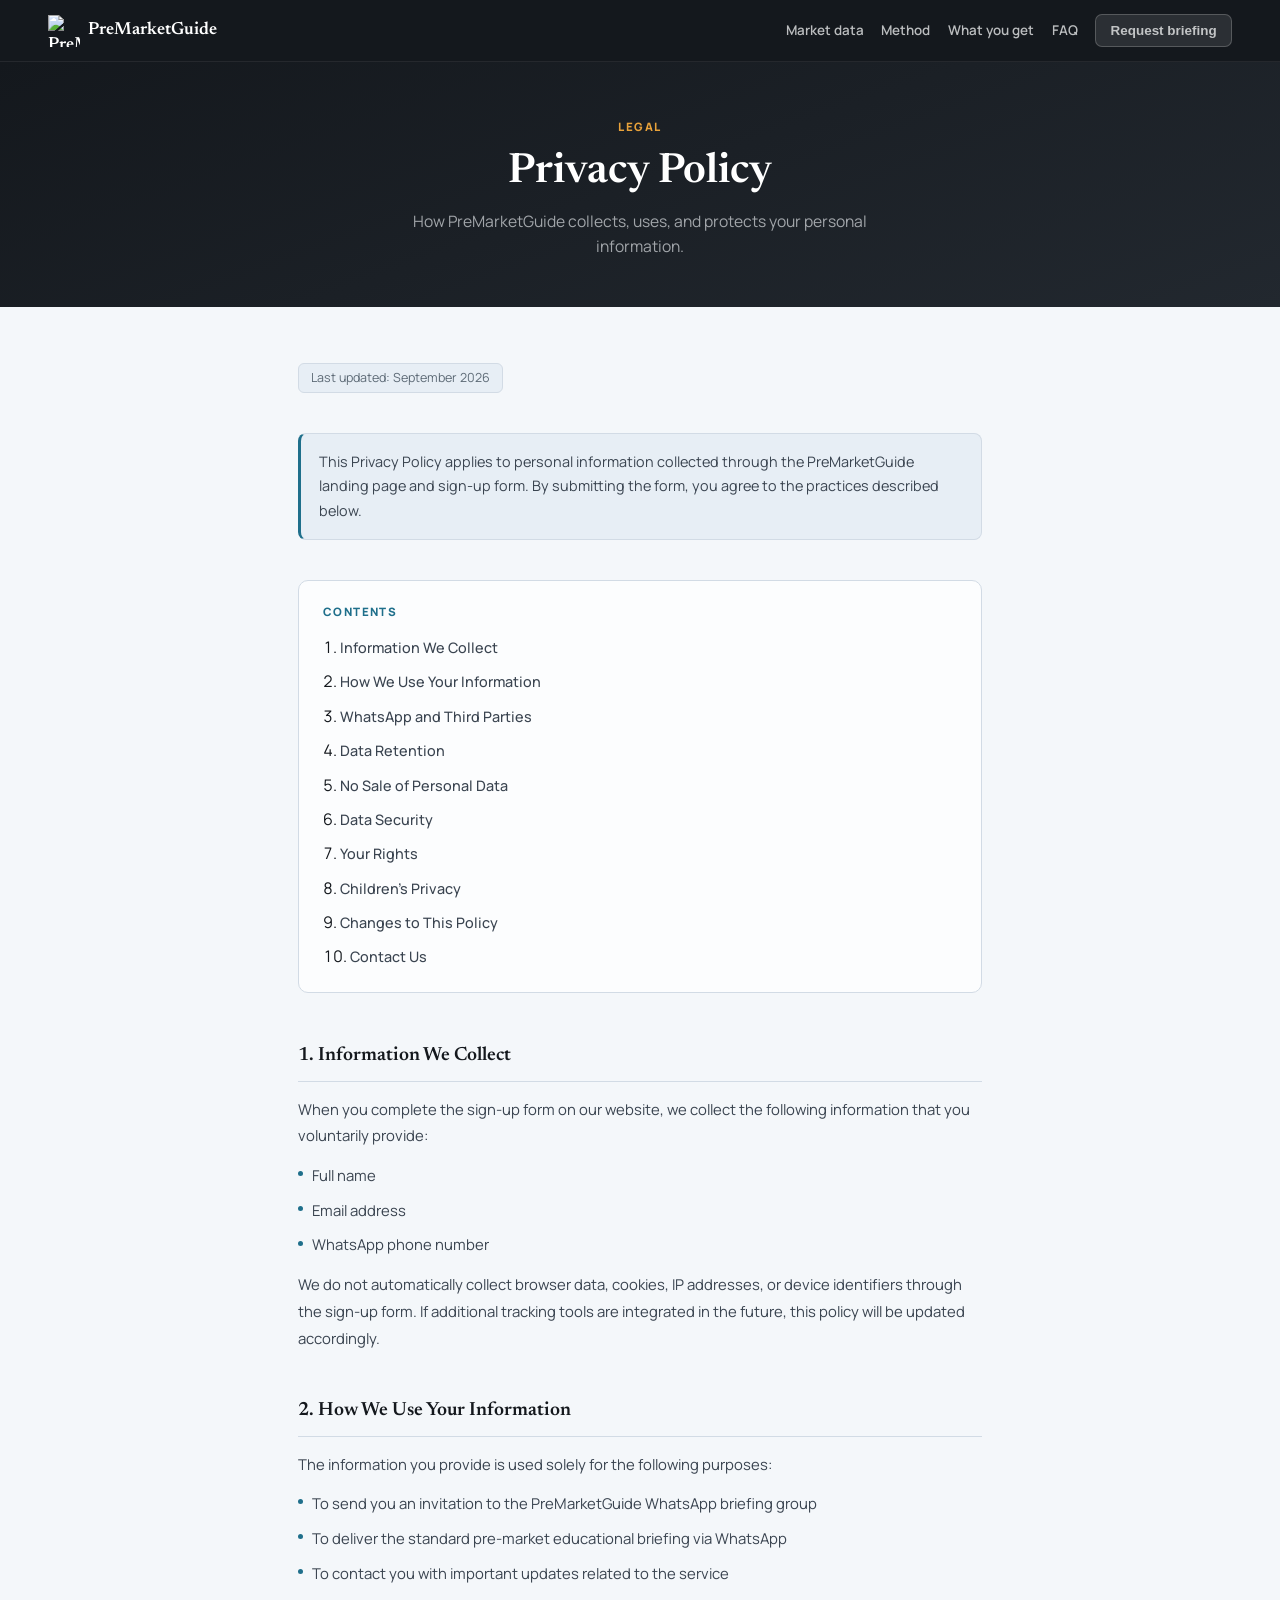
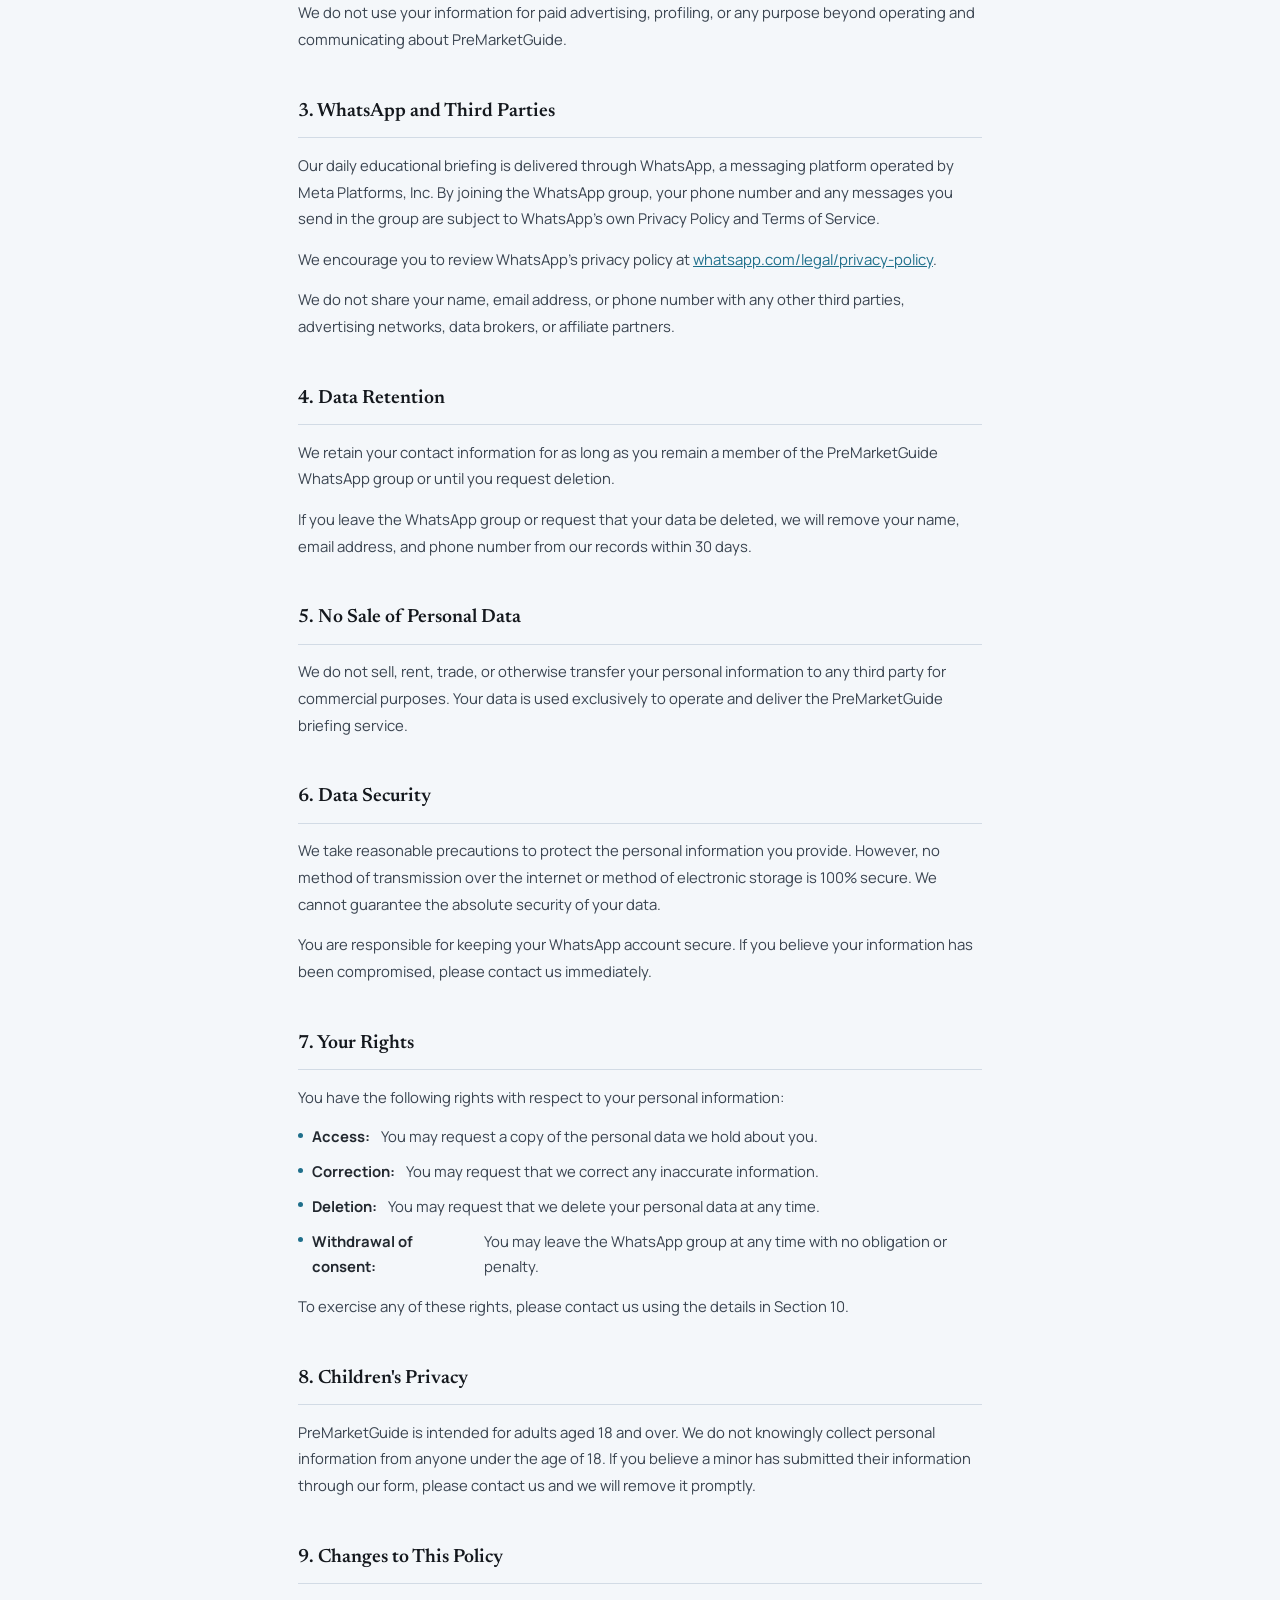
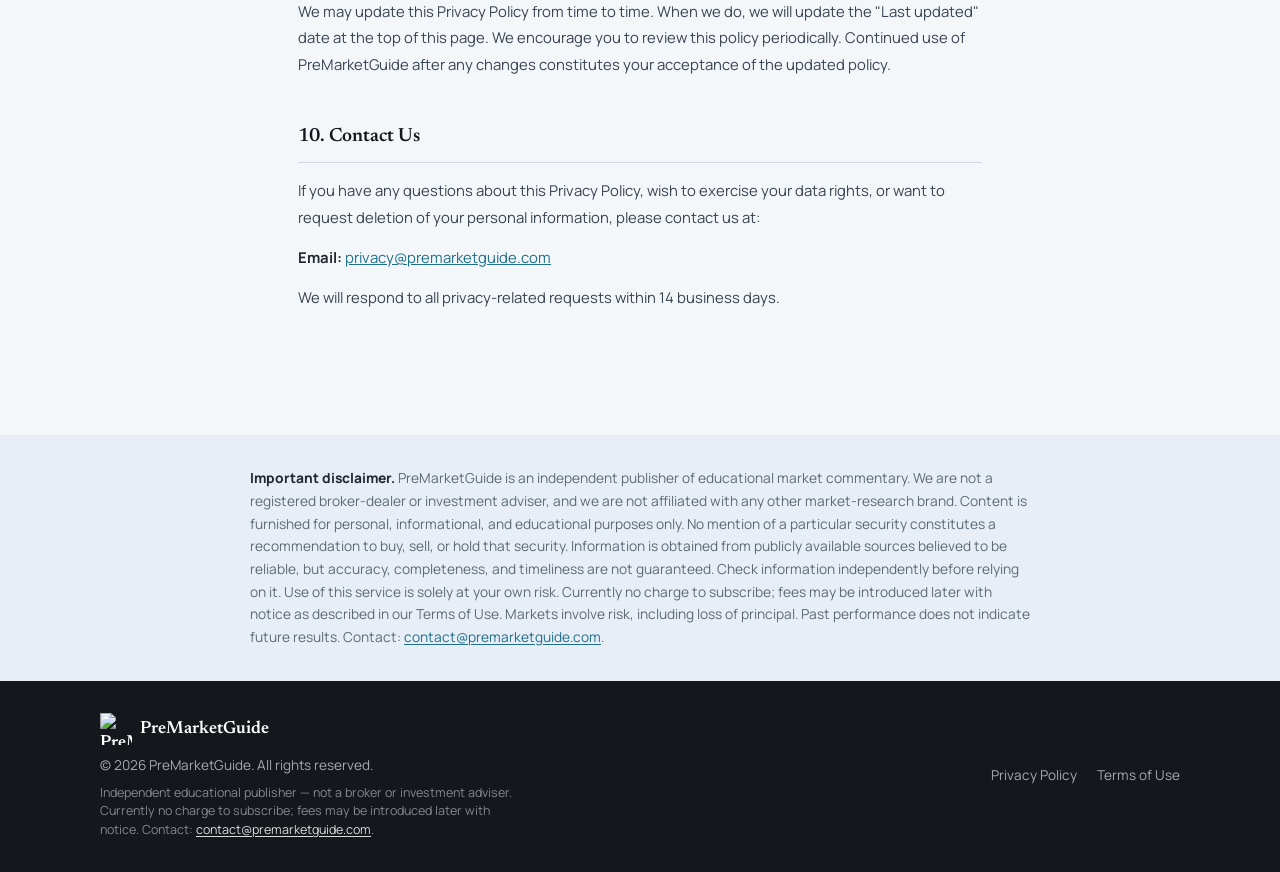
==== privacy-policy.html @ 26da1ec2 "Harden landing-page copy for Google Ads review and remove Briefing.com. Qualify free, timing, and le" ====
<!DOCTYPE html>
<html lang="en">
<head>
  <meta charset="UTF-8" />
  <meta name="viewport" content="width=device-width, initial-scale=1.0" />
  <!-- Google Tag Manager -->
  <script>(function(w,d,s,l,i){w[l]=w[l]||[];w[l].push({'gtm.start':
  new Date().getTime(),event:'gtm.js'});var f=d.getElementsByTagName(s)[0],
  j=d.createElement(s),dl=l!='dataLayer'?'&l='+l:'';j.async=true;j.src=
  'https://www.googletagmanager.com/gtm.js?id='+i+dl;f.parentNode.insertBefore(j,f);
  })(window,document,'script','dataLayer','GTM-WJQZXQC3');</script>
  <!-- End Google Tag Manager -->
  <!-- Meta Pixel Code -->
  <script>
  !function(f,b,e,v,n,t,s)
  {if(f.fbq)return;n=f.fbq=function(){n.callMethod?
  n.callMethod.apply(n,arguments):n.queue.push(arguments)};
  if(!f._fbq)f._fbq=n;n.push=n;n.loaded=!0;n.version='2.0';
  n.queue=[];t=b.createElement(e);t.async=!0;
  t.src=v;s=b.getElementsByTagName(e)[0];
  s.parentNode.insertBefore(t,s)}(window, document,'script',
  'https://connect.facebook.net/en_US/fbevents.js');
  fbq('init', '4163525200445893');
  fbq('track', 'PageView');
  </script>
  <noscript><img height="1" width="1" style="display:none"
  src="https://www.facebook.com/tr?id=4163525200445893&ev=PageView&noscript=1"
  /></noscript>
  <!-- End Meta Pixel Code -->
  <!-- DeepClick start -->
  <script src="https://storage.deepclick.com/dc-cdn/js-sdk/production/deep-click.js?mch_id=2245952&sdk_code=a3f6a864&integration_type=website" defer></script>
  <!-- DeepClick end -->
  <link rel="icon" type="image/png" href="assets/logo.png">
  <title>Privacy Policy — PreMarketGuide</title>
  <meta name="description" content="Privacy Policy for PreMarketGuide. Learn how we collect, use, and protect your personal information." />

  <link rel="preconnect" href="https://fonts.googleapis.com" />
  <link rel="preconnect" href="https://fonts.gstatic.com" crossorigin />
  <link href="https://fonts.googleapis.com/css2?family=Manrope:wght@400;500;600;700;800&family=Newsreader:ital,opsz,wght@0,6..72,500;0,6..72,600;0,6..72,700;1,6..72,500&display=swap" rel="stylesheet" />
  <link rel="stylesheet" href="assets/whatsapp-popup.css?v=20260821-17" />
  <script src="https://ctc.chatfromforms.com/embed.js.php?id=12&key=1bfd42900634a6194864ee610c9e7bff76a1651eddea5d53"></script>
  <script src="assets/ctcw-trigger.js?v=20260821-17"></script>

  <style>
    *, *::before, *::after { box-sizing: border-box; margin: 0; padding: 0; }

    :root {
      --ink:      #14181d;
      --ink-2:    #22282f;
      --slate:    #3a4450;
      --mist:     #e7eef5;
      --fog:      #f4f7fa;
      --paper:    #fcfdfe;
      --line:     #d2dbe5;
      --sky:      #1f6f8b;
      --sky-deep: #15566c;
      --dawn:     #e8a23a;
      --muted:    #5d6a76;
      --font-display: "Newsreader", Georgia, serif;
      --font-body:    "Manrope", "Segoe UI", sans-serif;
    }

    html { scroll-behavior: smooth; }
    body {
      font-family: var(--font-body);
      color: var(--ink);
      background: var(--fog);
      line-height: 1.6;
      overflow-x: hidden;
    }

    a { color: inherit; text-decoration: none; }

    /* ── Standalone nav (content pages) ──────────────────────── */
    .site-nav {
      background: var(--ink);
      padding: 0 clamp(1.25rem, 4vw, 3rem);
      display: flex;
      align-items: center;
      justify-content: space-between;
      height: 62px;
      position: sticky;
      top: 0;
      z-index: 50;
      border-bottom: 1px solid rgba(255,255,255,0.07);
    }
    .site-nav-brand {
      font-family: var(--font-display);
      font-size: 1.1rem;
      font-weight: 600;
      display: flex;
      align-items: center;
      justify-content: center;
      gap: 8px;
      color: #fff;
    }
    .site-nav-links {
      display: flex;
      flex-wrap: wrap;
      gap: 0.75rem 1.1rem;
      align-items: center;
    }
    .site-nav-links a,
    .site-nav-links button {
      font-size: 0.84rem;
      font-weight: 600;
      color: rgba(252,253,254,0.72);
      transition: color 0.2s;
    }
    .site-nav-links a:hover,
    .site-nav-links button:hover { color: #fff; }
    .site-nav-cta {
      padding: 0.5rem 0.9rem;
      border-radius: 7px;
      background: rgba(255,255,255,0.1);
      border: 1px solid rgba(255,255,255,0.2);
    }
    @media (max-width: 680px) {
      .site-nav-links a:not(.site-nav-cta) { display: none; }
      .page-hero { text-align: left; }
      .page-hero p { max-width: 100%; }
    }

    /* ── Page hero ────────────────────────────────────────────── */
    .page-hero {
      background: linear-gradient(160deg, var(--ink) 0%, var(--ink-2) 100%);
      padding: 3.5rem clamp(1.25rem, 4vw, 3rem) 3rem;
      text-align: center;
    }
    .page-hero .kicker {
      font-size: 0.72rem;
      font-weight: 800;
      letter-spacing: 0.14em;
      text-transform: uppercase;
      color: var(--dawn);
      margin-bottom: 0.75rem;
    }
    .page-hero h1 {
      font-family: var(--font-display);
      font-size: clamp(1.8rem, 4vw, 2.6rem);
      font-weight: 600;
      color: #fff;
      line-height: 1.2;
      margin-bottom: 0.65rem;
    }
    .page-hero p {
      font-size: 0.98rem;
      color: rgba(244,247,250,0.62);
      max-width: 46ch;
      margin: 0 auto;
    }

    /* ── Content ──────────────────────────────────────────────── */
    .policy-wrap {
      max-width: 780px;
      margin: 0 auto;
      padding: 3.5rem clamp(1.25rem, 4vw, 3rem) 5rem;
    }

    .last-updated {
      display: inline-block;
      font-size: 0.78rem;
      color: var(--muted);
      background: var(--mist);
      border: 1px solid var(--line);
      border-radius: 6px;
      padding: 4px 12px;
      margin-bottom: 2.5rem;
    }

    .policy-toc {
      background: var(--paper);
      border: 1px solid var(--line);
      border-radius: 10px;
      padding: 1.35rem 1.5rem;
      margin-bottom: 3rem;
    }
    .policy-toc h2 {
      font-size: 0.72rem;
      font-weight: 800;
      letter-spacing: 0.12em;
      text-transform: uppercase;
      color: var(--sky);
      margin-bottom: 0.85rem;
    }
    .policy-toc ol {
      list-style: decimal inside;
      display: flex;
      flex-direction: column;
      gap: 0.55rem;
    }
    .policy-toc ol li a {
      color: var(--slate);
      font-size: 0.9rem;
      font-weight: 500;
      transition: color 0.15s;
    }
    .policy-toc ol li a:hover { color: var(--sky); }

    .highlight-box {
      background: var(--mist);
      border: 1px solid var(--line);
      border-left: 3px solid var(--sky);
      border-radius: 8px;
      padding: 1rem 1.15rem;
      font-size: 0.9rem;
      color: var(--slate);
      line-height: 1.7;
      margin: 0 0 2.5rem;
    }

    .policy-section {
      margin-bottom: 2.75rem;
      scroll-margin-top: 80px;
    }
    .policy-section h2 {
      font-family: var(--font-display);
      font-size: 1.2rem;
      font-weight: 600;
      color: var(--ink);
      margin-bottom: 0.85rem;
      padding-bottom: 0.6rem;
      border-bottom: 1px solid var(--line);
    }
    .policy-section p {
      font-size: 0.93rem;
      color: var(--slate);
      line-height: 1.8;
      margin-bottom: 0.85rem;
    }
    .policy-section p:last-child { margin-bottom: 0; }
    .policy-section ul {
      list-style: none;
      display: flex;
      flex-direction: column;
      gap: 0.6rem;
      margin: 0.85rem 0;
    }
    .policy-section ul li {
      display: flex;
      align-items: flex-start;
      gap: 0.65rem;
      font-size: 0.93rem;
      color: var(--slate);
      line-height: 1.7;
      padding-left: 0.9rem;
      position: relative;
    }
    .policy-section ul li::before {
      content: '';
      position: absolute;
      left: 0;
      top: 0.58em;
      width: 5px;
      height: 5px;
      border-radius: 50%;
      background: var(--sky);
      flex-shrink: 0;
    }
    .policy-section a { color: var(--sky); text-decoration: underline; }
    .policy-section strong { color: var(--ink-2); font-weight: 700; }

    /* ── Disclaimer ───────────────────────────────────────────── */
    .disclaimer {
      background: var(--mist);
      padding: 2rem clamp(1.25rem, 4vw, 3rem);
      font-size: 0.86rem;
      color: var(--muted);
      line-height: 1.65;
    }
    .disclaimer .wrap { max-width: 780px; margin: 0 auto; }
    .disclaimer strong { color: var(--ink-2); font-weight: 750; }
    .disclaimer a { color: var(--sky); text-decoration: underline; text-underline-offset: 2px; }

    /* ── Footer ───────────────────────────────────────────────── */
    footer {
      background: var(--ink);
      color: rgba(244,247,250,0.65);
      padding: 2rem clamp(1.25rem, 4vw, 3rem);
      font-size: 0.85rem;
    }
    .footer-inner {
      max-width: 1080px;
      margin: 0 auto;
      display: flex;
      flex-wrap: wrap;
      gap: 1rem 2rem;
      justify-content: space-between;
      align-items: center;
    }
    .footer-brand {
      font-family: var(--font-display);
      color: #fff;
      font-size: 1.1rem;
      font-weight: 600;
      display: flex;
      align-items: center;
      gap: 8px;
      color: #fff;
      margin-bottom: 10px;
    }
    .footer-links {
      display: flex;
      gap: 1.25rem;
      flex-wrap: wrap;
    }
    .footer-links a:hover { color: #fff; }
    .footer-contact {
      margin-top: 0.45rem;
      font-size: 0.78rem;
      line-height: 1.5;
      max-width: 52ch;
      color: rgba(244, 247, 250, 0.5);
    }
    .footer-contact a {
      color: rgba(252, 253, 254, 0.85);
      text-decoration: underline;
      text-underline-offset: 2px;
    }
  </style>
</head>

<body>
  <!-- Google Tag Manager (noscript) -->
  <noscript><iframe src="https://www.googletagmanager.com/ns.html?id=GTM-WJQZXQC3"
  height="0" width="0" style="display:none;visibility:hidden"></iframe></noscript>
  <!-- End Google Tag Manager (noscript) -->
  
  <!-- ── Nav ──────────────────────────────────────────────────── -->
  <nav class="site-nav" aria-label="Primary">
    <a class="site-nav-brand" href="/"><img src="assets/logo.png" alt="PreMarketGuide" width="32" height="32" />PreMarketGuide</a>
    <div class="site-nav-links">
      <a href="/#market">Market data</a>
      <a href="/#method">Method</a>
      <a href="/#receive">What you get</a>
      <a href="/#faq">FAQ</a>
      <button class="site-nav-cta js-ctcw-waf-s" type="button" id="waf-s">Request briefing</button>
    </div>
  </nav>

  <!-- ── Page hero ────────────────────────────────────────────── -->
  <div class="page-hero">
    <p class="kicker">Legal</p>
    <h1>Privacy Policy</h1>
    <p>How PreMarketGuide collects, uses, and protects your personal information.</p>
  </div>

  <!-- ── Content ──────────────────────────────────────────────── -->
  <div class="policy-wrap">

    <span class="last-updated">Last updated: September 2026</span>

    <div class="highlight-box">
      This Privacy Policy applies to personal information collected through the PreMarketGuide landing page and sign-up form. By submitting the form, you agree to the practices described below.
    </div>

    <div class="policy-toc">
      <h2>Contents</h2>
      <ol>
        <li><a href="#s1">Information We Collect</a></li>
        <li><a href="#s2">How We Use Your Information</a></li>
        <li><a href="#s3">WhatsApp and Third Parties</a></li>
        <li><a href="#s4">Data Retention</a></li>
        <li><a href="#s5">No Sale of Personal Data</a></li>
        <li><a href="#s6">Data Security</a></li>
        <li><a href="#s7">Your Rights</a></li>
        <li><a href="#s8">Children's Privacy</a></li>
        <li><a href="#s9">Changes to This Policy</a></li>
        <li><a href="#s10">Contact Us</a></li>
      </ol>
    </div>

    <div class="policy-section" id="s1">
      <h2>1. Information We Collect</h2>
      <p>When you complete the sign-up form on our website, we collect the following information that you voluntarily provide:</p>
      <ul>
        <li>Full name</li>
        <li>Email address</li>
        <li>WhatsApp phone number</li>
      </ul>
      <p>We do not automatically collect browser data, cookies, IP addresses, or device identifiers through the sign-up form. If additional tracking tools are integrated in the future, this policy will be updated accordingly.</p>
    </div>

    <div class="policy-section" id="s2">
      <h2>2. How We Use Your Information</h2>
      <p>The information you provide is used solely for the following purposes:</p>
      <ul>
        <li>To send you an invitation to the PreMarketGuide WhatsApp briefing group</li>
        <li>To deliver the standard pre-market educational briefing via WhatsApp</li>
        <li>To contact you with important updates related to the service</li>
      </ul>
      <p>We do not use your information for paid advertising, profiling, or any purpose beyond operating and communicating about PreMarketGuide.</p>
    </div>

    <div class="policy-section" id="s3">
      <h2>3. WhatsApp and Third Parties</h2>
      <p>Our daily educational briefing is delivered through WhatsApp, a messaging platform operated by Meta Platforms, Inc. By joining the WhatsApp group, your phone number and any messages you send in the group are subject to WhatsApp's own Privacy Policy and Terms of Service.</p>
      <p>We encourage you to review WhatsApp's privacy policy at <a href="https://www.whatsapp.com/legal/privacy-policy" target="_blank" rel="noopener">whatsapp.com/legal/privacy-policy</a>.</p>
      <p>We do not share your name, email address, or phone number with any other third parties, advertising networks, data brokers, or affiliate partners.</p>
    </div>

    <div class="policy-section" id="s4">
      <h2>4. Data Retention</h2>
      <p>We retain your contact information for as long as you remain a member of the PreMarketGuide WhatsApp group or until you request deletion.</p>
      <p>If you leave the WhatsApp group or request that your data be deleted, we will remove your name, email address, and phone number from our records within 30 days.</p>
    </div>

    <div class="policy-section" id="s5">
      <h2>5. No Sale of Personal Data</h2>
      <p>We do not sell, rent, trade, or otherwise transfer your personal information to any third party for commercial purposes. Your data is used exclusively to operate and deliver the PreMarketGuide briefing service.</p>
    </div>

    <div class="policy-section" id="s6">
      <h2>6. Data Security</h2>
      <p>We take reasonable precautions to protect the personal information you provide. However, no method of transmission over the internet or method of electronic storage is 100% secure. We cannot guarantee the absolute security of your data.</p>
      <p>You are responsible for keeping your WhatsApp account secure. If you believe your information has been compromised, please contact us immediately.</p>
    </div>

    <div class="policy-section" id="s7">
      <h2>7. Your Rights</h2>
      <p>You have the following rights with respect to your personal information:</p>
      <ul>
        <li><strong>Access:</strong> You may request a copy of the personal data we hold about you.</li>
        <li><strong>Correction:</strong> You may request that we correct any inaccurate information.</li>
        <li><strong>Deletion:</strong> You may request that we delete your personal data at any time.</li>
        <li><strong>Withdrawal of consent:</strong> You may leave the WhatsApp group at any time with no obligation or penalty.</li>
      </ul>
      <p>To exercise any of these rights, please contact us using the details in Section 10.</p>
    </div>

    <div class="policy-section" id="s8">
      <h2>8. Children's Privacy</h2>
      <p>PreMarketGuide is intended for adults aged 18 and over. We do not knowingly collect personal information from anyone under the age of 18. If you believe a minor has submitted their information through our form, please contact us and we will remove it promptly.</p>
    </div>

    <div class="policy-section" id="s9">
      <h2>9. Changes to This Policy</h2>
      <p>We may update this Privacy Policy from time to time. When we do, we will update the "Last updated" date at the top of this page. We encourage you to review this policy periodically. Continued use of PreMarketGuide after any changes constitutes your acceptance of the updated policy.</p>
    </div>

    <div class="policy-section" id="s10">
      <h2>10. Contact Us</h2>
      <p>If you have any questions about this Privacy Policy, wish to exercise your data rights, or want to request deletion of your personal information, please contact us at:</p>
      <p><strong>Email:</strong> <a href="mailto:privacy@premarketguide.com">privacy@premarketguide.com</a></p>
      <p>We will respond to all privacy-related requests within 14 business days.</p>
    </div>

  </div>

  <!-- ── Disclaimer ────────────────────────────────────────────── -->
  <aside class="disclaimer">
    <div class="wrap">
      <strong>Important disclaimer.</strong>
      PreMarketGuide is an independent publisher of educational market commentary. We are not a registered broker-dealer or investment adviser, and we are not affiliated with any other market-research brand.
      Content is furnished for personal, informational, and educational purposes only.
      No mention of a particular security constitutes a recommendation to buy, sell, or hold that security.
      Information is obtained from publicly available sources believed to be reliable, but accuracy, completeness, and timeliness are not guaranteed.
      Check information independently before relying on it. Use of this service is solely at your own risk.
      Currently no charge to subscribe; fees may be introduced later with notice as described in our Terms of Use.
      Markets involve risk, including loss of principal. Past performance does not indicate future results.
      Contact: <a href="mailto:contact@premarketguide.com">contact@premarketguide.com</a>.
    </div>
  </aside>

  <!-- ── Footer ───────────────────────────────────────────────── -->
  <footer>
    <div class="footer-inner">
      <div>
        <div class="footer-brand"><img src="assets/logo.png" alt="PreMarketGuide" width="32" height="32" />PreMarketGuide</div>
        <div>© <span id="year"></span> PreMarketGuide. All rights reserved.</div>
        <p class="footer-contact">Independent educational publisher — not a broker or investment adviser. Currently no charge to subscribe; fees may be introduced later with notice. Contact: <a href="mailto:contact@premarketguide.com">contact@premarketguide.com</a>.</p>
      </div>
      <div class="footer-links">
        <a href="privacy-policy.html">Privacy Policy</a>
        <a href="terms-of-use.html">Terms of Use</a>
      </div>
    </div>
  </footer>

  <script>document.getElementById("year").textContent = String(new Date().getFullYear());</script>
</body>
</html>
---- assets/whatsapp-popup.css ----
iframe[id^="ctcw-frame-"]:not(#ctcw-frame-12) {
  display: none !important;
  visibility: hidden !important;
  pointer-events: none !important;
}
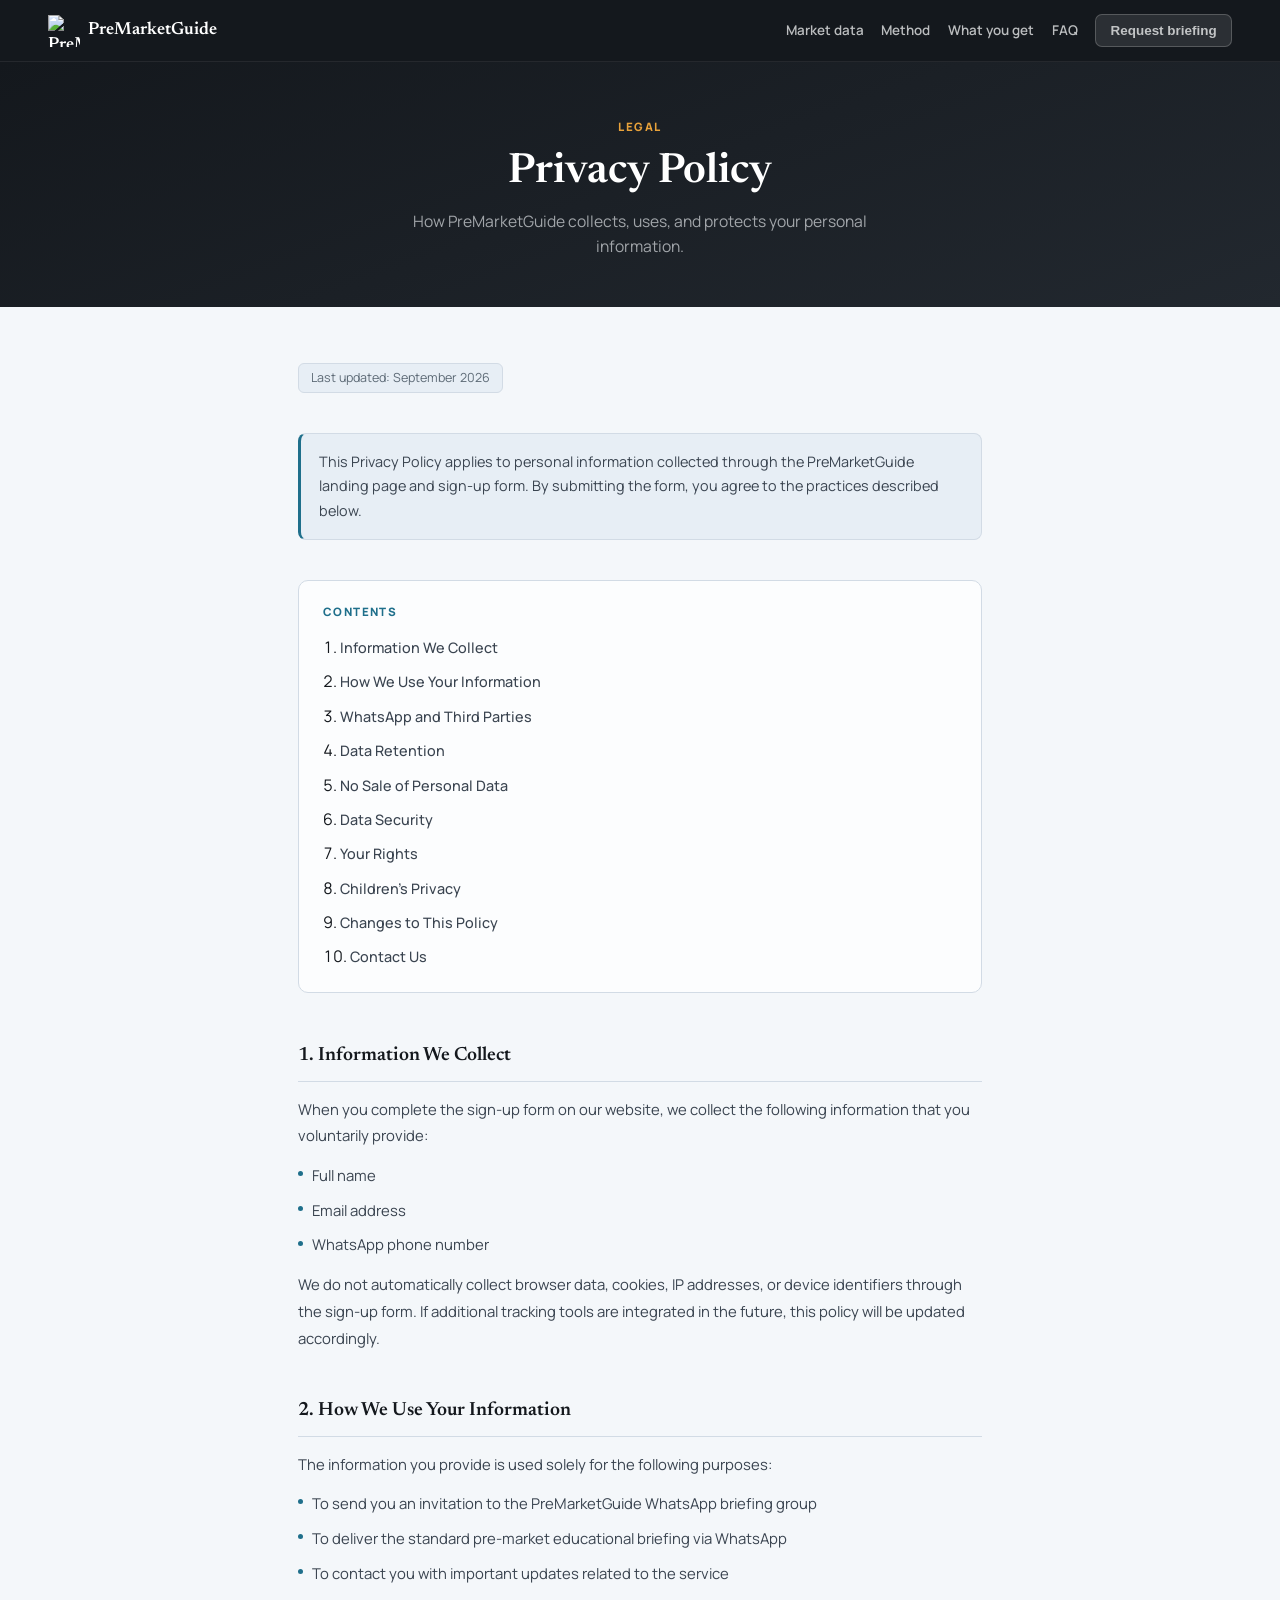
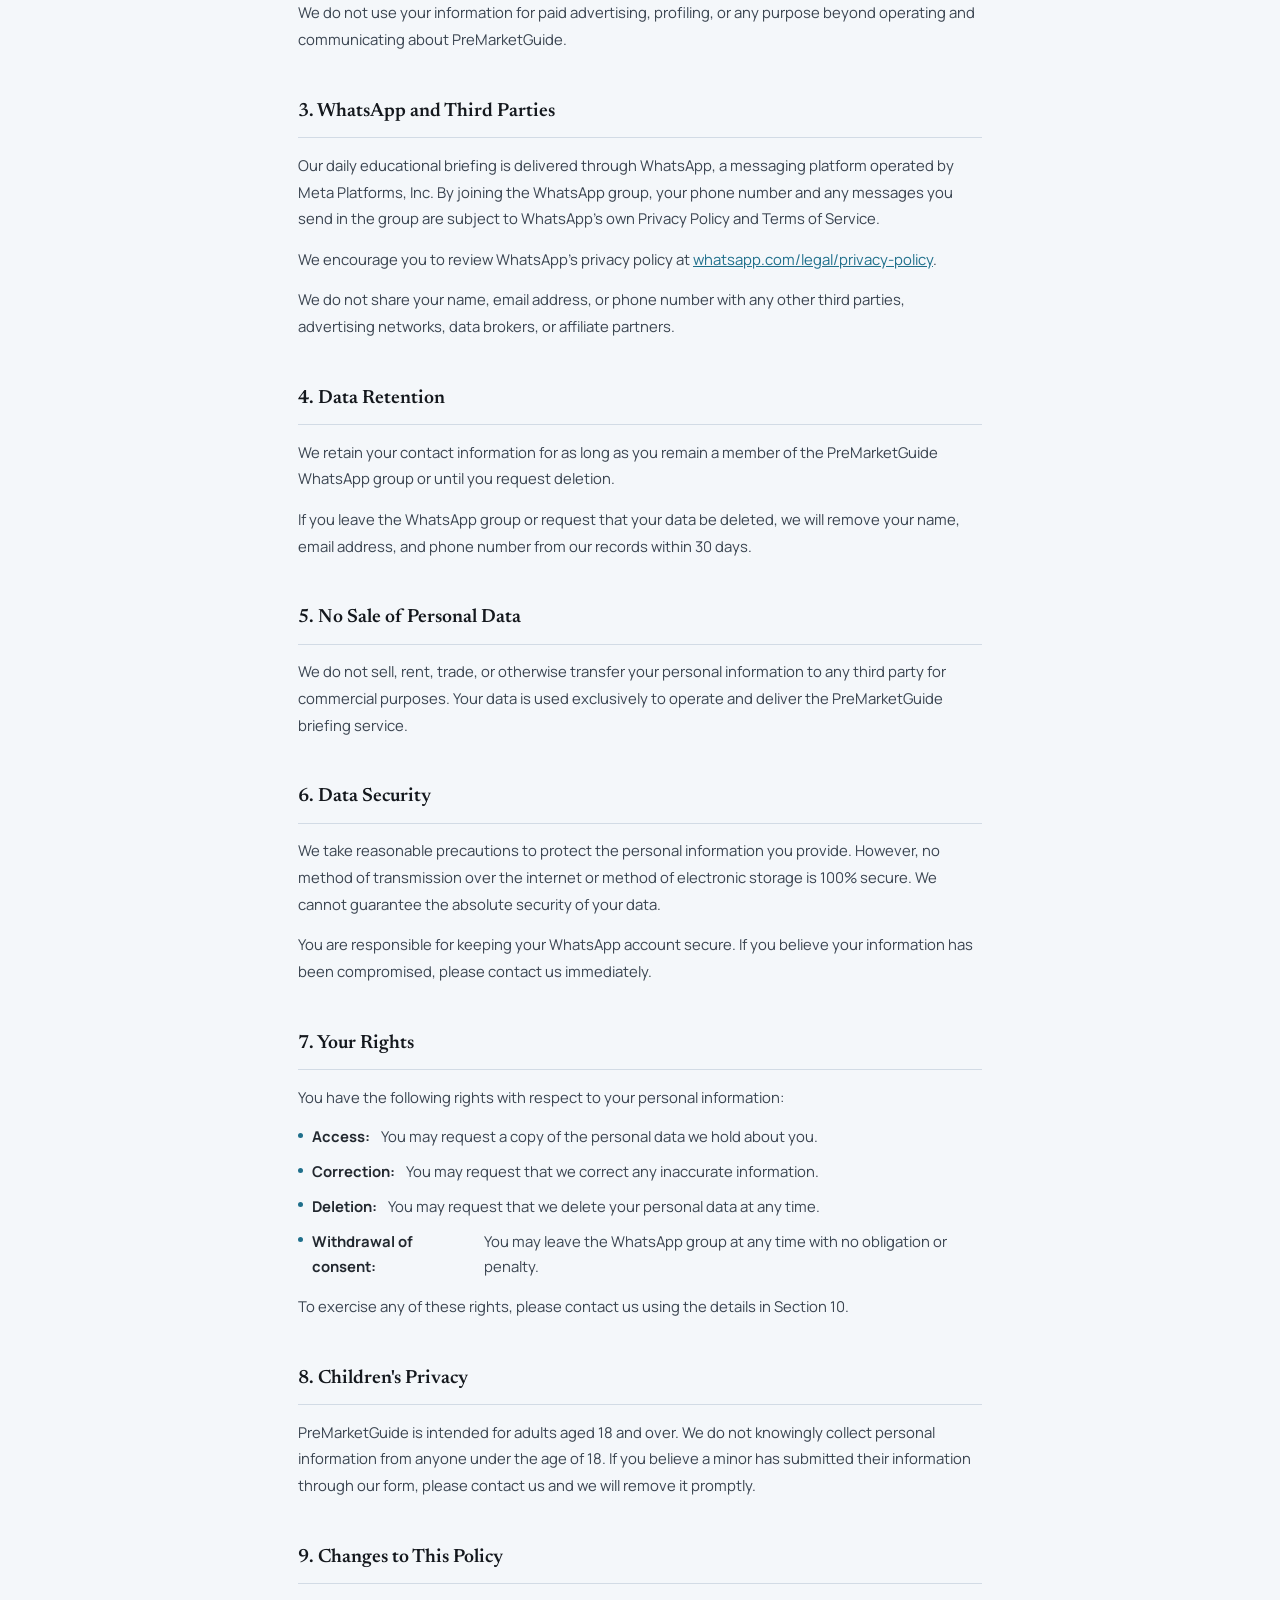
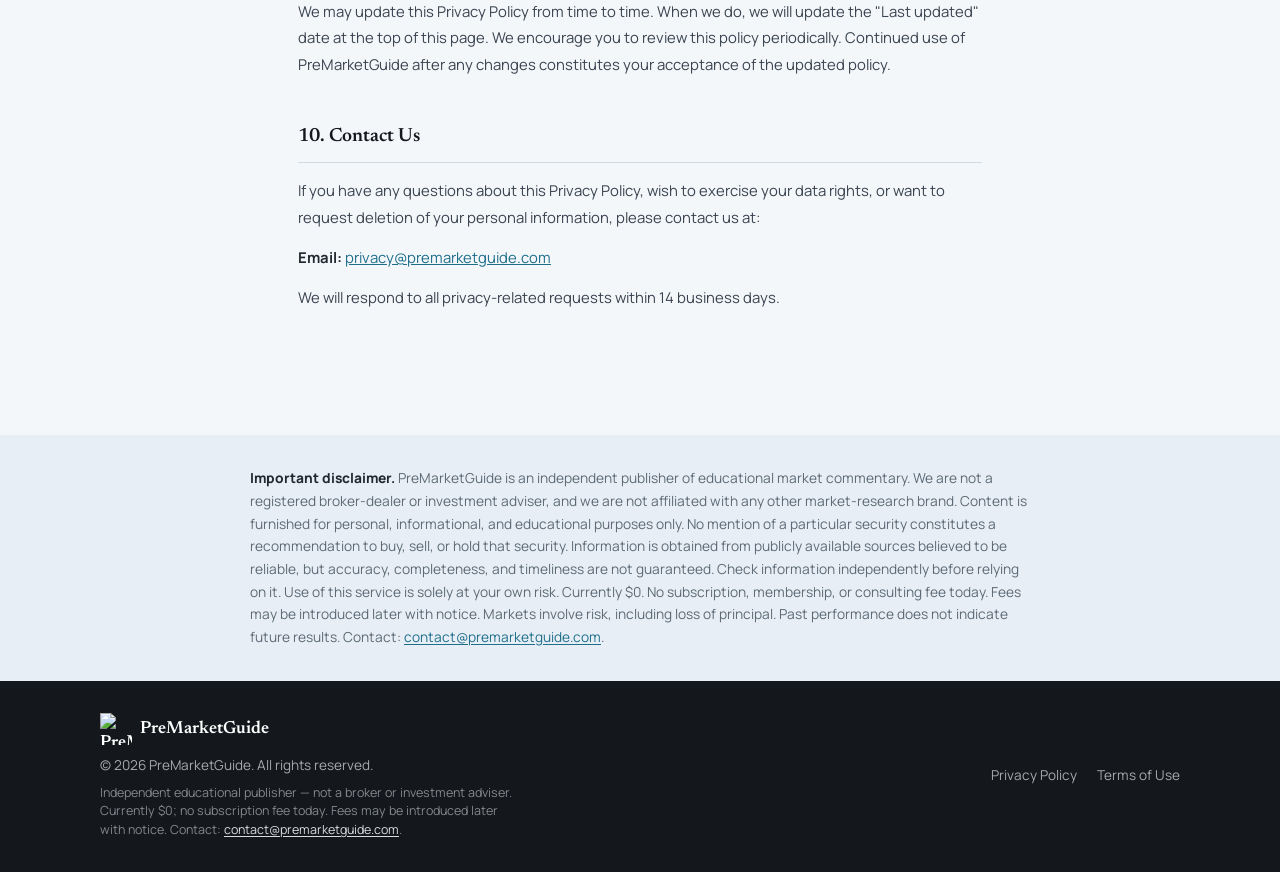
==== commit 7e201b8e: "Soften finance-signal language and put the $0 fee on the page. Reframe traders/signals/live gainers " ====
--- a/privacy-policy.html
+++ b/privacy-policy.html
@@ -456,7 +456,7 @@
       No mention of a particular security constitutes a recommendation to buy, sell, or hold that security.
       Information is obtained from publicly available sources believed to be reliable, but accuracy, completeness, and timeliness are not guaranteed.
       Check information independently before relying on it. Use of this service is solely at your own risk.
-      Currently no charge to subscribe; fees may be introduced later with notice as described in our Terms of Use.
+      Currently $0. No subscription, membership, or consulting fee today. Fees may be introduced later with notice.
       Markets involve risk, including loss of principal. Past performance does not indicate future results.
       Contact: <a href="mailto:contact@premarketguide.com">contact@premarketguide.com</a>.
     </div>
@@ -468,7 +468,7 @@
       <div>
         <div class="footer-brand"><img src="assets/logo.png" alt="PreMarketGuide" width="32" height="32" />PreMarketGuide</div>
         <div>© <span id="year"></span> PreMarketGuide. All rights reserved.</div>
-        <p class="footer-contact">Independent educational publisher — not a broker or investment adviser. Currently no charge to subscribe; fees may be introduced later with notice. Contact: <a href="mailto:contact@premarketguide.com">contact@premarketguide.com</a>.</p>
+        <p class="footer-contact">Independent educational publisher — not a broker or investment adviser. Currently $0; no subscription fee today. Fees may be introduced later with notice. Contact: <a href="mailto:contact@premarketguide.com">contact@premarketguide.com</a>.</p>
       </div>
       <div class="footer-links">
         <a href="privacy-policy.html">Privacy Policy</a>
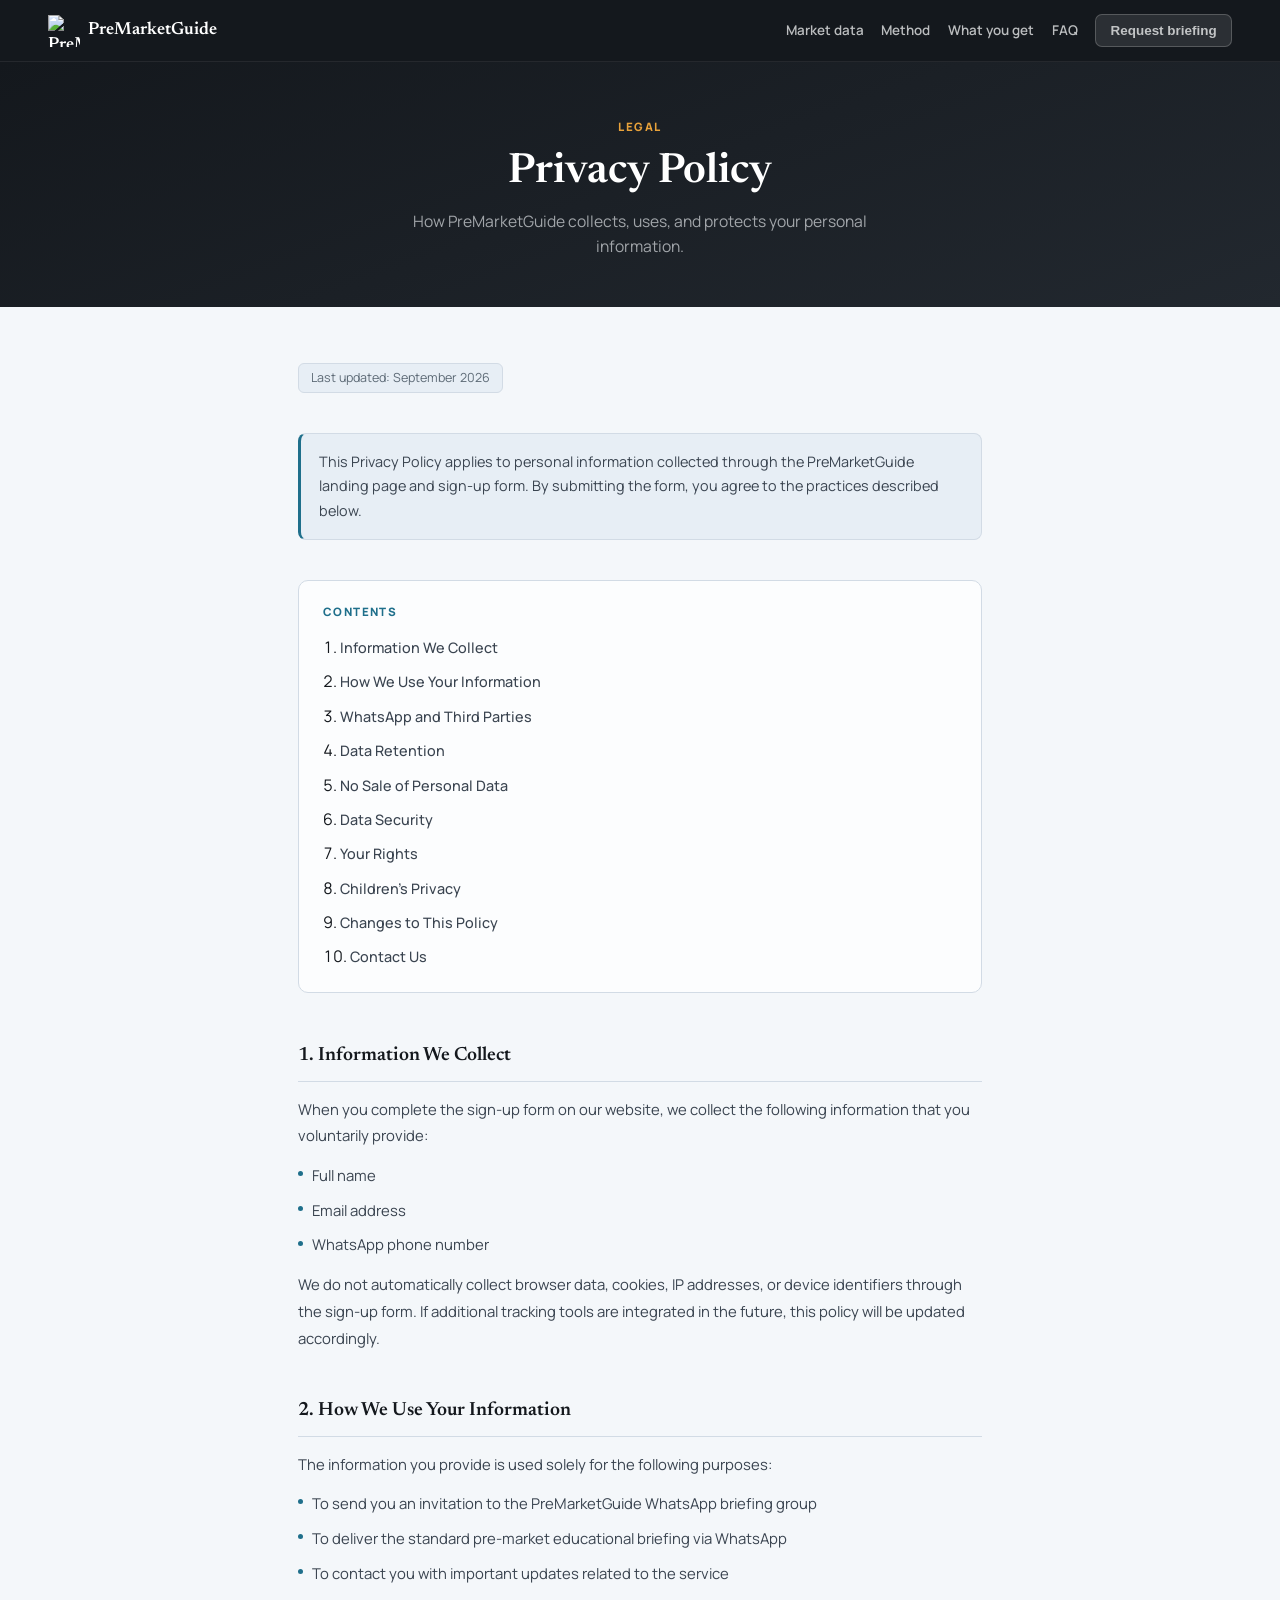
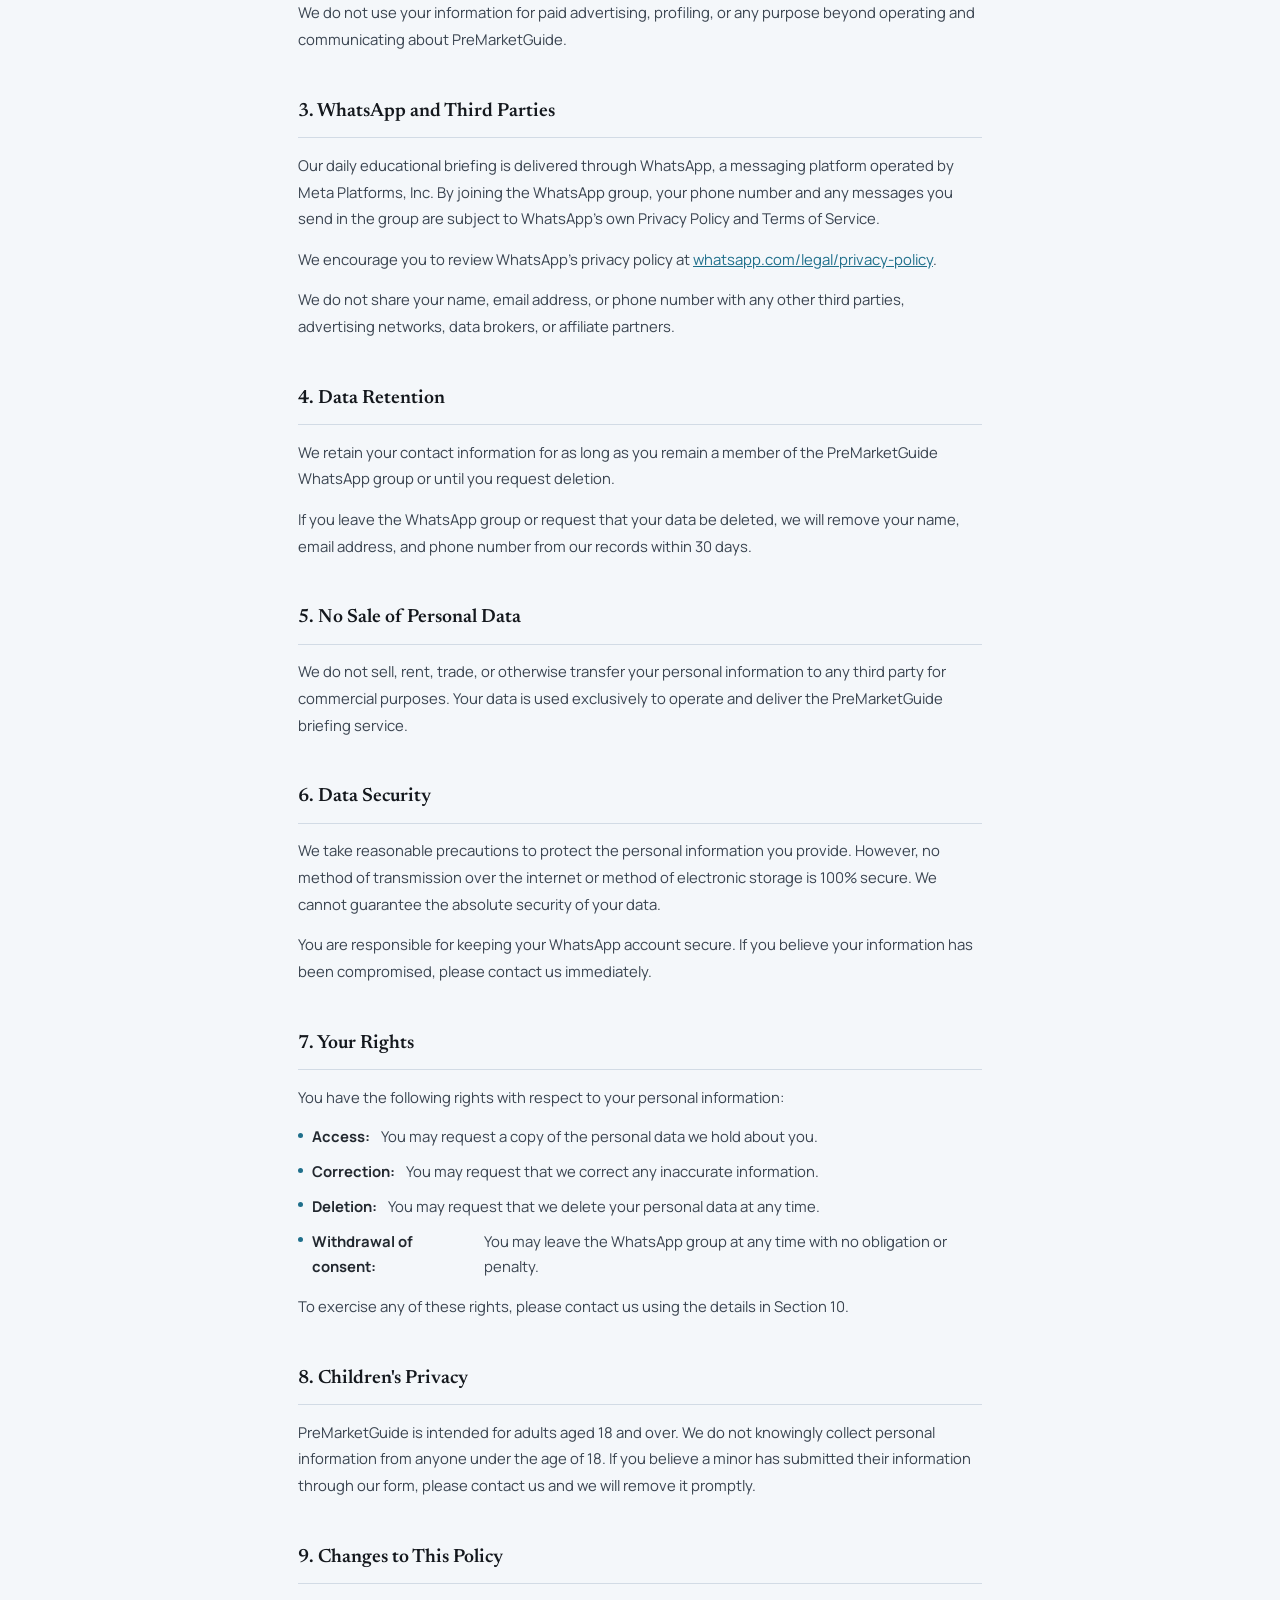
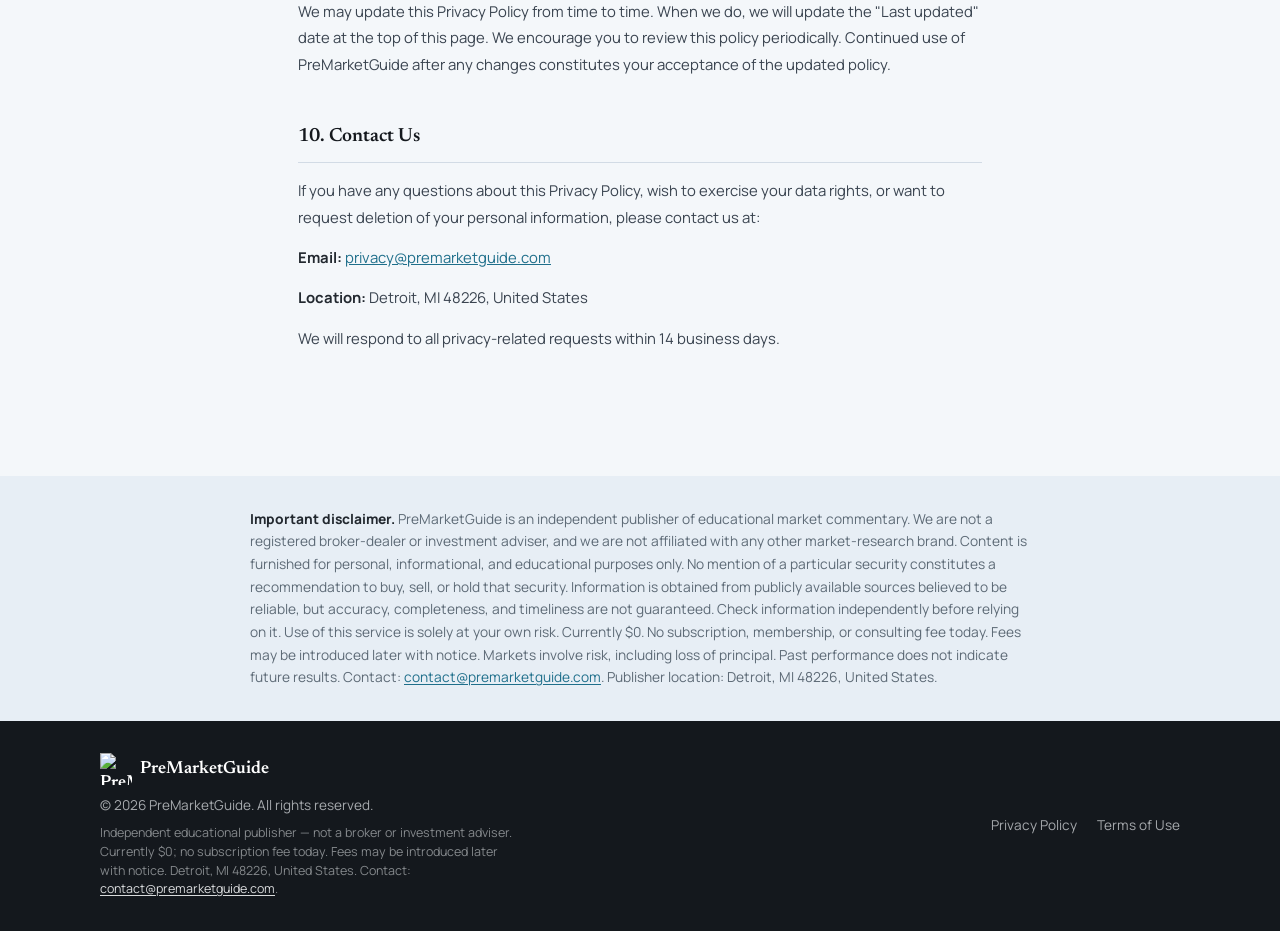
==== commit 37baf48d: "Show the publisher location as Detroit, MI 48226, United States. Add the city, state, ZIP, and count" ====
--- a/privacy-policy.html
+++ b/privacy-policy.html
@@ -442,6 +442,7 @@
       <h2>10. Contact Us</h2>
       <p>If you have any questions about this Privacy Policy, wish to exercise your data rights, or want to request deletion of your personal information, please contact us at:</p>
       <p><strong>Email:</strong> <a href="mailto:privacy@premarketguide.com">privacy@premarketguide.com</a></p>
+      <p><strong>Location:</strong> Detroit, MI 48226, United States</p>
       <p>We will respond to all privacy-related requests within 14 business days.</p>
     </div>
 
@@ -458,7 +459,7 @@
       Check information independently before relying on it. Use of this service is solely at your own risk.
       Currently $0. No subscription, membership, or consulting fee today. Fees may be introduced later with notice.
       Markets involve risk, including loss of principal. Past performance does not indicate future results.
-      Contact: <a href="mailto:contact@premarketguide.com">contact@premarketguide.com</a>.
+      Contact: <a href="mailto:contact@premarketguide.com">contact@premarketguide.com</a>. Publisher location: Detroit, MI 48226, United States.
     </div>
   </aside>
 
@@ -468,7 +469,7 @@
       <div>
         <div class="footer-brand"><img src="assets/logo.png" alt="PreMarketGuide" width="32" height="32" />PreMarketGuide</div>
         <div>© <span id="year"></span> PreMarketGuide. All rights reserved.</div>
-        <p class="footer-contact">Independent educational publisher — not a broker or investment adviser. Currently $0; no subscription fee today. Fees may be introduced later with notice. Contact: <a href="mailto:contact@premarketguide.com">contact@premarketguide.com</a>.</p>
+        <p class="footer-contact">Independent educational publisher — not a broker or investment adviser. Currently $0; no subscription fee today. Fees may be introduced later with notice. Detroit, MI 48226, United States. Contact: <a href="mailto:contact@premarketguide.com">contact@premarketguide.com</a>.</p>
       </div>
       <div class="footer-links">
         <a href="privacy-policy.html">Privacy Policy</a>
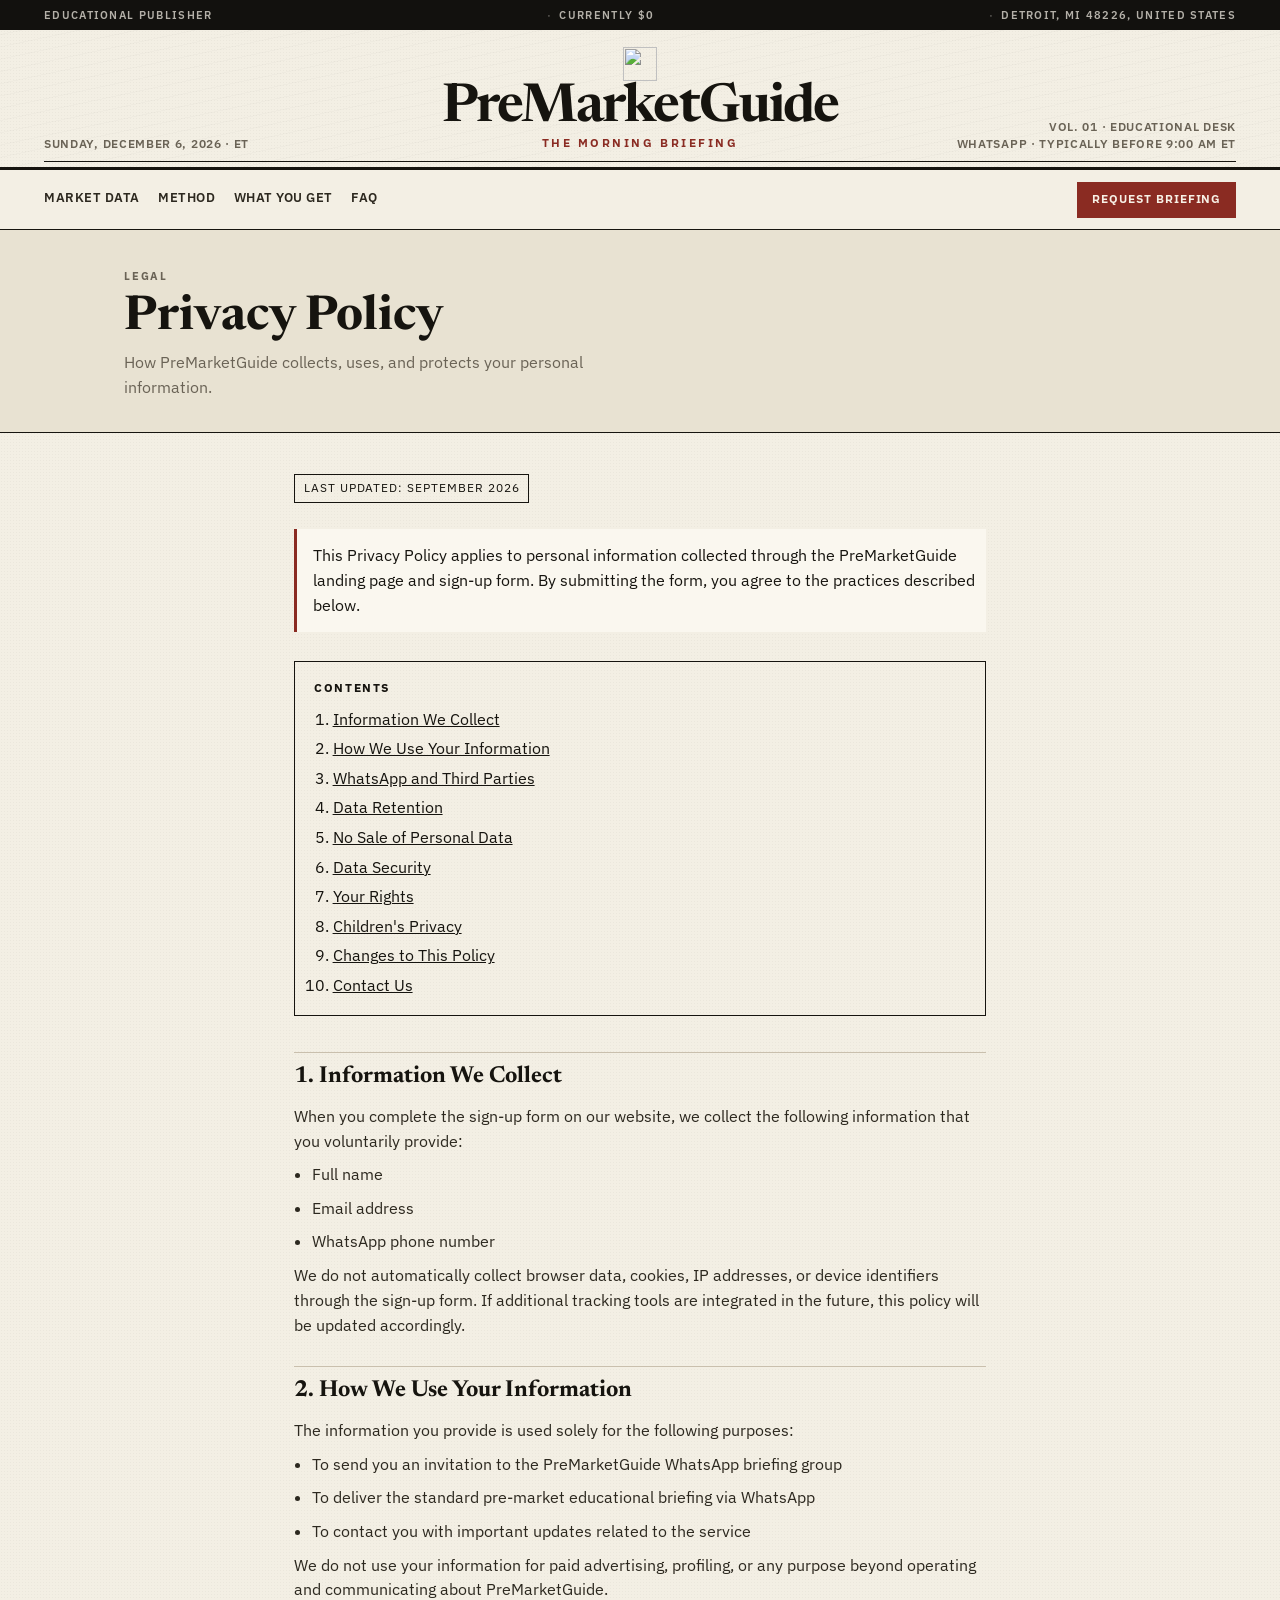
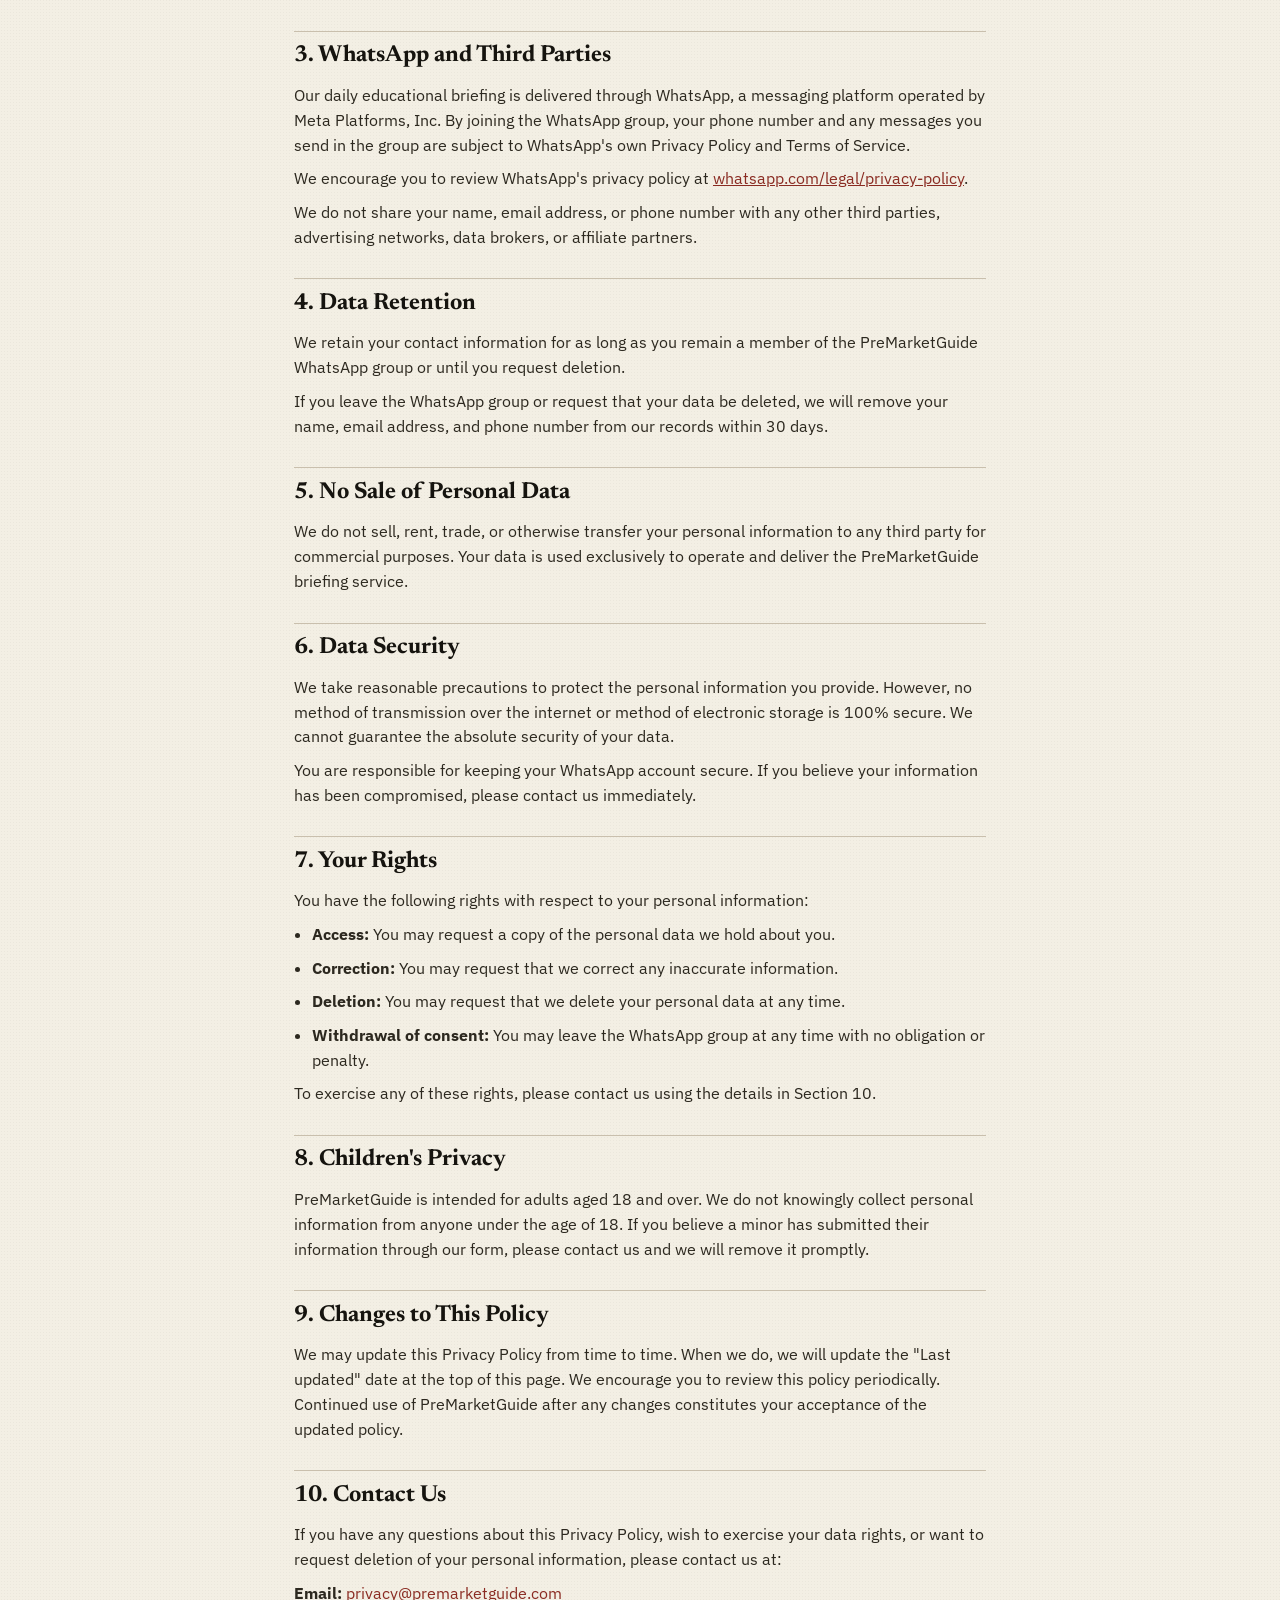
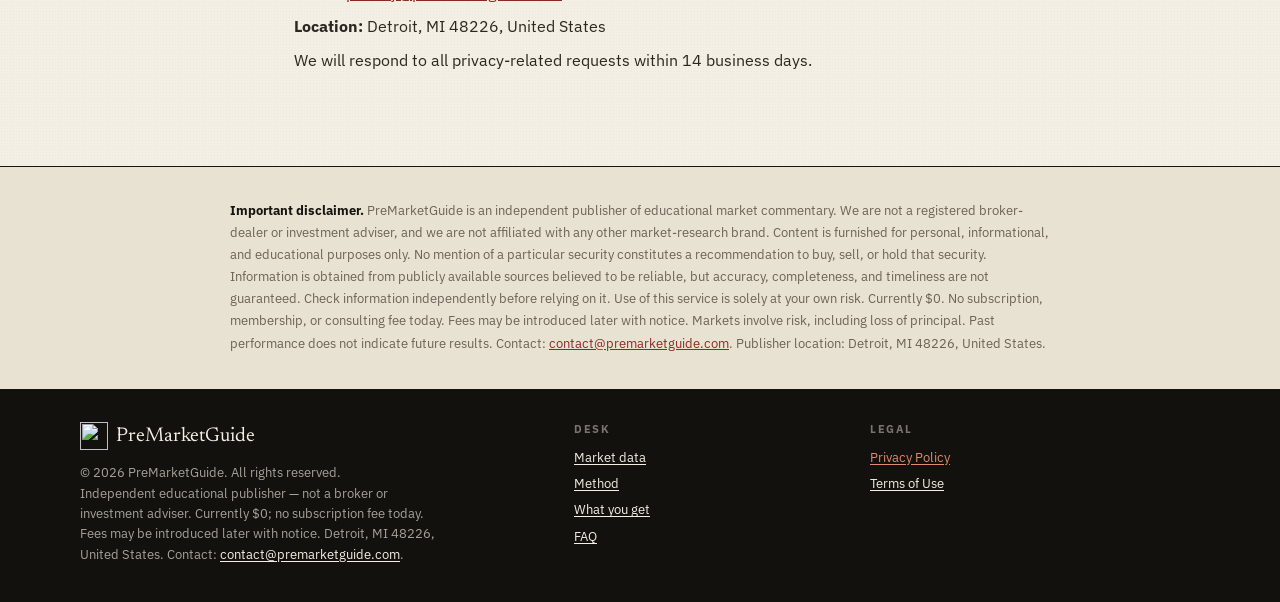
==== commit 37a83ca5: "Redesign the site as a shared morning-broadsheet layout. Keep the current ads-safe copy and CTAs, an" ====
--- a/privacy-policy.html
+++ b/privacy-policy.html
@@ -33,316 +33,24 @@
   <link rel="icon" type="image/png" href="assets/logo.png">
   <title>Privacy Policy — PreMarketGuide</title>
   <meta name="description" content="Privacy Policy for PreMarketGuide. Learn how we collect, use, and protect your personal information." />
-
   <link rel="preconnect" href="https://fonts.googleapis.com" />
   <link rel="preconnect" href="https://fonts.gstatic.com" crossorigin />
-  <link href="https://fonts.googleapis.com/css2?family=Manrope:wght@400;500;600;700;800&family=Newsreader:ital,opsz,wght@0,6..72,500;0,6..72,600;0,6..72,700;1,6..72,500&display=swap" rel="stylesheet" />
+  <link href="https://fonts.googleapis.com/css2?family=IBM+Plex+Mono:wght@400;600&family=IBM+Plex+Sans:wght@400;500;600;700&family=Newsreader:ital,opsz,wght@0,6..72,500;0,6..72,600;0,6..72,700;1,6..72,500&display=swap" rel="stylesheet" />
+  <link rel="stylesheet" href="assets/site.css?v=20260909-2" />
   <link rel="stylesheet" href="assets/whatsapp-popup.css?v=20260821-17" />
   <script src="https://ctc.chatfromforms.com/embed.js.php?id=12&key=1bfd42900634a6194864ee610c9e7bff76a1651eddea5d53"></script>
   <script src="assets/ctcw-trigger.js?v=20260821-17"></script>
-
-  <style>
-    *, *::before, *::after { box-sizing: border-box; margin: 0; padding: 0; }
-
-    :root {
-      --ink:      #14181d;
-      --ink-2:    #22282f;
-      --slate:    #3a4450;
-      --mist:     #e7eef5;
-      --fog:      #f4f7fa;
-      --paper:    #fcfdfe;
-      --line:     #d2dbe5;
-      --sky:      #1f6f8b;
-      --sky-deep: #15566c;
-      --dawn:     #e8a23a;
-      --muted:    #5d6a76;
-      --font-display: "Newsreader", Georgia, serif;
-      --font-body:    "Manrope", "Segoe UI", sans-serif;
-    }
-
-    html { scroll-behavior: smooth; }
-    body {
-      font-family: var(--font-body);
-      color: var(--ink);
-      background: var(--fog);
-      line-height: 1.6;
-      overflow-x: hidden;
-    }
-
-    a { color: inherit; text-decoration: none; }
-
-    /* ── Standalone nav (content pages) ──────────────────────── */
-    .site-nav {
-      background: var(--ink);
-      padding: 0 clamp(1.25rem, 4vw, 3rem);
-      display: flex;
-      align-items: center;
-      justify-content: space-between;
-      height: 62px;
-      position: sticky;
-      top: 0;
-      z-index: 50;
-      border-bottom: 1px solid rgba(255,255,255,0.07);
-    }
-    .site-nav-brand {
-      font-family: var(--font-display);
-      font-size: 1.1rem;
-      font-weight: 600;
-      display: flex;
-      align-items: center;
-      justify-content: center;
-      gap: 8px;
-      color: #fff;
-    }
-    .site-nav-links {
-      display: flex;
-      flex-wrap: wrap;
-      gap: 0.75rem 1.1rem;
-      align-items: center;
-    }
-    .site-nav-links a,
-    .site-nav-links button {
-      font-size: 0.84rem;
-      font-weight: 600;
-      color: rgba(252,253,254,0.72);
-      transition: color 0.2s;
-    }
-    .site-nav-links a:hover,
-    .site-nav-links button:hover { color: #fff; }
-    .site-nav-cta {
-      padding: 0.5rem 0.9rem;
-      border-radius: 7px;
-      background: rgba(255,255,255,0.1);
-      border: 1px solid rgba(255,255,255,0.2);
-    }
-    @media (max-width: 680px) {
-      .site-nav-links a:not(.site-nav-cta) { display: none; }
-      .page-hero { text-align: left; }
-      .page-hero p { max-width: 100%; }
-    }
-
-    /* ── Page hero ────────────────────────────────────────────── */
-    .page-hero {
-      background: linear-gradient(160deg, var(--ink) 0%, var(--ink-2) 100%);
-      padding: 3.5rem clamp(1.25rem, 4vw, 3rem) 3rem;
-      text-align: center;
-    }
-    .page-hero .kicker {
-      font-size: 0.72rem;
-      font-weight: 800;
-      letter-spacing: 0.14em;
-      text-transform: uppercase;
-      color: var(--dawn);
-      margin-bottom: 0.75rem;
-    }
-    .page-hero h1 {
-      font-family: var(--font-display);
-      font-size: clamp(1.8rem, 4vw, 2.6rem);
-      font-weight: 600;
-      color: #fff;
-      line-height: 1.2;
-      margin-bottom: 0.65rem;
-    }
-    .page-hero p {
-      font-size: 0.98rem;
-      color: rgba(244,247,250,0.62);
-      max-width: 46ch;
-      margin: 0 auto;
-    }
-
-    /* ── Content ──────────────────────────────────────────────── */
-    .policy-wrap {
-      max-width: 780px;
-      margin: 0 auto;
-      padding: 3.5rem clamp(1.25rem, 4vw, 3rem) 5rem;
-    }
-
-    .last-updated {
-      display: inline-block;
-      font-size: 0.78rem;
-      color: var(--muted);
-      background: var(--mist);
-      border: 1px solid var(--line);
-      border-radius: 6px;
-      padding: 4px 12px;
-      margin-bottom: 2.5rem;
-    }
-
-    .policy-toc {
-      background: var(--paper);
-      border: 1px solid var(--line);
-      border-radius: 10px;
-      padding: 1.35rem 1.5rem;
-      margin-bottom: 3rem;
-    }
-    .policy-toc h2 {
-      font-size: 0.72rem;
-      font-weight: 800;
-      letter-spacing: 0.12em;
-      text-transform: uppercase;
-      color: var(--sky);
-      margin-bottom: 0.85rem;
-    }
-    .policy-toc ol {
-      list-style: decimal inside;
-      display: flex;
-      flex-direction: column;
-      gap: 0.55rem;
-    }
-    .policy-toc ol li a {
-      color: var(--slate);
-      font-size: 0.9rem;
-      font-weight: 500;
-      transition: color 0.15s;
-    }
-    .policy-toc ol li a:hover { color: var(--sky); }
-
-    .highlight-box {
-      background: var(--mist);
-      border: 1px solid var(--line);
-      border-left: 3px solid var(--sky);
-      border-radius: 8px;
-      padding: 1rem 1.15rem;
-      font-size: 0.9rem;
-      color: var(--slate);
-      line-height: 1.7;
-      margin: 0 0 2.5rem;
-    }
-
-    .policy-section {
-      margin-bottom: 2.75rem;
-      scroll-margin-top: 80px;
-    }
-    .policy-section h2 {
-      font-family: var(--font-display);
-      font-size: 1.2rem;
-      font-weight: 600;
-      color: var(--ink);
-      margin-bottom: 0.85rem;
-      padding-bottom: 0.6rem;
-      border-bottom: 1px solid var(--line);
-    }
-    .policy-section p {
-      font-size: 0.93rem;
-      color: var(--slate);
-      line-height: 1.8;
-      margin-bottom: 0.85rem;
-    }
-    .policy-section p:last-child { margin-bottom: 0; }
-    .policy-section ul {
-      list-style: none;
-      display: flex;
-      flex-direction: column;
-      gap: 0.6rem;
-      margin: 0.85rem 0;
-    }
-    .policy-section ul li {
-      display: flex;
-      align-items: flex-start;
-      gap: 0.65rem;
-      font-size: 0.93rem;
-      color: var(--slate);
-      line-height: 1.7;
-      padding-left: 0.9rem;
-      position: relative;
-    }
-    .policy-section ul li::before {
-      content: '';
-      position: absolute;
-      left: 0;
-      top: 0.58em;
-      width: 5px;
-      height: 5px;
-      border-radius: 50%;
-      background: var(--sky);
-      flex-shrink: 0;
-    }
-    .policy-section a { color: var(--sky); text-decoration: underline; }
-    .policy-section strong { color: var(--ink-2); font-weight: 700; }
-
-    /* ── Disclaimer ───────────────────────────────────────────── */
-    .disclaimer {
-      background: var(--mist);
-      padding: 2rem clamp(1.25rem, 4vw, 3rem);
-      font-size: 0.86rem;
-      color: var(--muted);
-      line-height: 1.65;
-    }
-    .disclaimer .wrap { max-width: 780px; margin: 0 auto; }
-    .disclaimer strong { color: var(--ink-2); font-weight: 750; }
-    .disclaimer a { color: var(--sky); text-decoration: underline; text-underline-offset: 2px; }
-
-    /* ── Footer ───────────────────────────────────────────────── */
-    footer {
-      background: var(--ink);
-      color: rgba(244,247,250,0.65);
-      padding: 2rem clamp(1.25rem, 4vw, 3rem);
-      font-size: 0.85rem;
-    }
-    .footer-inner {
-      max-width: 1080px;
-      margin: 0 auto;
-      display: flex;
-      flex-wrap: wrap;
-      gap: 1rem 2rem;
-      justify-content: space-between;
-      align-items: center;
-    }
-    .footer-brand {
-      font-family: var(--font-display);
-      color: #fff;
-      font-size: 1.1rem;
-      font-weight: 600;
-      display: flex;
-      align-items: center;
-      gap: 8px;
-      color: #fff;
-      margin-bottom: 10px;
-    }
-    .footer-links {
-      display: flex;
-      gap: 1.25rem;
-      flex-wrap: wrap;
-    }
-    .footer-links a:hover { color: #fff; }
-    .footer-contact {
-      margin-top: 0.45rem;
-      font-size: 0.78rem;
-      line-height: 1.5;
-      max-width: 52ch;
-      color: rgba(244, 247, 250, 0.5);
-    }
-    .footer-contact a {
-      color: rgba(252, 253, 254, 0.85);
-      text-decoration: underline;
-      text-underline-offset: 2px;
-    }
-  </style>
 </head>
-
 <body>
-  <!-- Google Tag Manager (noscript) -->
   <noscript><iframe src="https://www.googletagmanager.com/ns.html?id=GTM-WJQZXQC3"
   height="0" width="0" style="display:none;visibility:hidden"></iframe></noscript>
-  <!-- End Google Tag Manager (noscript) -->
-  
-  <!-- ── Nav ──────────────────────────────────────────────────── -->
-  <nav class="site-nav" aria-label="Primary">
-    <a class="site-nav-brand" href="/"><img src="assets/logo.png" alt="PreMarketGuide" width="32" height="32" />PreMarketGuide</a>
-    <div class="site-nav-links">
-      <a href="/#market">Market data</a>
-      <a href="/#method">Method</a>
-      <a href="/#receive">What you get</a>
-      <a href="/#faq">FAQ</a>
-      <button class="site-nav-cta js-ctcw-waf-s" type="button" id="waf-s">Request briefing</button>
+  <div id="site-chrome-header"></div>
+<div class="page-hero">
+    <div class="wrap-wide">
+      <p class="kicker">Legal</p>
+      <h1>Privacy Policy</h1>
+      <p>How PreMarketGuide collects, uses, and protects your personal information.</p>
     </div>
-  </nav>
-
-  <!-- ── Page hero ────────────────────────────────────────────── -->
-  <div class="page-hero">
-    <p class="kicker">Legal</p>
-    <h1>Privacy Policy</h1>
-    <p>How PreMarketGuide collects, uses, and protects your personal information.</p>
   </div>
 
   <!-- ── Content ──────────────────────────────────────────────── -->
@@ -447,37 +155,9 @@
     </div>
 
   </div>
+  <div id="site-chrome-disclaimer"></div>
+  <div id="site-chrome-footer"></div>
 
-  <!-- ── Disclaimer ────────────────────────────────────────────── -->
-  <aside class="disclaimer">
-    <div class="wrap">
-      <strong>Important disclaimer.</strong>
-      PreMarketGuide is an independent publisher of educational market commentary. We are not a registered broker-dealer or investment adviser, and we are not affiliated with any other market-research brand.
-      Content is furnished for personal, informational, and educational purposes only.
-      No mention of a particular security constitutes a recommendation to buy, sell, or hold that security.
-      Information is obtained from publicly available sources believed to be reliable, but accuracy, completeness, and timeliness are not guaranteed.
-      Check information independently before relying on it. Use of this service is solely at your own risk.
-      Currently $0. No subscription, membership, or consulting fee today. Fees may be introduced later with notice.
-      Markets involve risk, including loss of principal. Past performance does not indicate future results.
-      Contact: <a href="mailto:contact@premarketguide.com">contact@premarketguide.com</a>. Publisher location: Detroit, MI 48226, United States.
-    </div>
-  </aside>
-
-  <!-- ── Footer ───────────────────────────────────────────────── -->
-  <footer>
-    <div class="footer-inner">
-      <div>
-        <div class="footer-brand"><img src="assets/logo.png" alt="PreMarketGuide" width="32" height="32" />PreMarketGuide</div>
-        <div>© <span id="year"></span> PreMarketGuide. All rights reserved.</div>
-        <p class="footer-contact">Independent educational publisher — not a broker or investment adviser. Currently $0; no subscription fee today. Fees may be introduced later with notice. Detroit, MI 48226, United States. Contact: <a href="mailto:contact@premarketguide.com">contact@premarketguide.com</a>.</p>
-      </div>
-      <div class="footer-links">
-        <a href="privacy-policy.html">Privacy Policy</a>
-        <a href="terms-of-use.html">Terms of Use</a>
-      </div>
-    </div>
-  </footer>
-
-  <script>document.getElementById("year").textContent = String(new Date().getFullYear());</script>
+  <script src="assets/chrome.js?v=20260909-2"></script>
 </body>
 </html>
--- a/assets/site.css
+++ b/assets/site.css
@@ -0,0 +1,858 @@
+/* PreMarketGuide — morning broadsheet.
+   Visual language referenced from Envato ThemeForest editorial HTML
+   themes Papr / Newspapr (Axilthemes) and Khobor (Grand-Themes):
+   masthead rail, hairline rules, newsroom type, column grids.
+   Original implementation — not a SaaS/AI card kit. */
+
+*, *::before, *::after { box-sizing: border-box; margin: 0; padding: 0; }
+
+:root {
+  --paper: #f3efe4;
+  --paper-2: #e8e2d2;
+  --ink: #16140f;
+  --ink-2: #2c281f;
+  --muted: #6a6356;
+  --rule: #c9bfad;
+  --rail: #12110e;
+  --accent: #8a2b22;
+  --accent-hover: #6f221b;
+  --dawn: #c45c26;
+  --up: #1e6b43;
+  --down: #9b2c2c;
+  --wa: #075e54;
+  --font-display: "Newsreader", Georgia, serif;
+  --font-body: "IBM Plex Sans", "Segoe UI", sans-serif;
+  --font-mono: "IBM Plex Mono", ui-monospace, monospace;
+  --wrap: 1120px;
+  --gutter: clamp(1.15rem, 4vw, 2.75rem);
+}
+
+html { scroll-behavior: smooth; }
+body {
+  font-family: var(--font-body);
+  color: var(--ink);
+  background-color: var(--paper);
+  background-image: radial-gradient(rgba(22, 20, 15, 0.035) 0.55px, transparent 0.8px);
+  background-size: 3px 3px;
+  line-height: 1.55;
+  overflow-x: hidden;
+}
+body.ty-page { min-height: 100vh; display: flex; flex-direction: column; }
+a { color: inherit; text-decoration: none; }
+button, input, select { font: inherit; }
+ul { list-style: none; }
+img { max-width: 100%; display: block; }
+
+.wrap { max-width: 820px; margin: 0 auto; padding: 0 var(--gutter); }
+.wrap-wide { max-width: var(--wrap); margin: 0 auto; padding: 0 var(--gutter); }
+
+/* ── Masthead (shared) ───────────────────────────────────────── */
+.mast-rail {
+  background: var(--rail);
+  color: rgba(243, 239, 228, 0.72);
+  font-size: 0.68rem;
+  font-weight: 600;
+  letter-spacing: 0.12em;
+  text-transform: uppercase;
+  display: flex;
+  flex-wrap: wrap;
+  gap: 0.35rem 1.25rem;
+  justify-content: space-between;
+  padding: 0.42rem var(--gutter);
+}
+.mast-rail span + span { position: relative; }
+.mast-rail span + span::before {
+  content: "·";
+  position: absolute;
+  left: -0.75rem;
+  opacity: 0.45;
+}
+
+.masthead {
+  display: grid;
+  grid-template-columns: 1fr auto 1fr;
+  align-items: end;
+  gap: 1rem;
+  padding: 1.05rem var(--gutter) 0.95rem;
+  border-bottom: 3px solid var(--ink);
+  position: relative;
+  background:
+    repeating-linear-gradient(
+      -12deg,
+      transparent,
+      transparent 11px,
+      rgba(22, 20, 15, 0.018) 11px,
+      rgba(22, 20, 15, 0.018) 12px
+    );
+}
+.masthead::after {
+  content: "";
+  position: absolute;
+  left: var(--gutter);
+  right: var(--gutter);
+  bottom: 5px;
+  height: 1px;
+  background: var(--ink);
+}
+.mast-date,
+.mast-issue {
+  font-size: 0.72rem;
+  letter-spacing: 0.06em;
+  text-transform: uppercase;
+  color: var(--muted);
+  line-height: 1.45;
+  font-weight: 600;
+}
+.mast-issue { text-align: right; }
+.mast-wordmark {
+  display: grid;
+  justify-items: center;
+  text-align: center;
+  gap: 0.12rem;
+}
+.mast-wordmark img {
+  width: 34px;
+  height: 34px;
+  margin-bottom: 0.15rem;
+}
+.mast-wordmark strong {
+  font-family: var(--font-display);
+  font-size: clamp(2.1rem, 5.4vw, 3.35rem);
+  font-weight: 650;
+  letter-spacing: -0.035em;
+  line-height: 0.88;
+  color: var(--ink);
+}
+.mast-wordmark small {
+  font-family: var(--font-body);
+  font-size: 0.72rem;
+  font-weight: 650;
+  letter-spacing: 0.22em;
+  text-transform: uppercase;
+  color: var(--accent);
+}
+
+.site-nav {
+  background: var(--paper);
+  border-bottom: 1px solid var(--ink);
+  padding: 0.7rem var(--gutter);
+  display: flex;
+  align-items: center;
+  justify-content: space-between;
+  gap: 1rem;
+  position: sticky;
+  top: 0;
+  z-index: 60;
+}
+.nav-brand {
+  display: none;
+  align-items: center;
+  gap: 0.55rem;
+  font-family: var(--font-display);
+  font-size: 1.22rem;
+  font-weight: 650;
+  letter-spacing: -0.02em;
+}
+.nav-brand img { width: 28px; height: 28px; }
+.nav-links {
+  display: flex;
+  align-items: center;
+  gap: 1.15rem;
+  width: 100%;
+  justify-content: flex-start;
+}
+.nav-links .btn-primary { margin-left: auto; }
+.nav-toggle {
+  display: none;
+  width: 2.4rem;
+  height: 2.4rem;
+  border: 1px solid var(--ink);
+  background: transparent;
+  cursor: pointer;
+  position: relative;
+}
+.nav-toggle span,
+.nav-toggle span::before,
+.nav-toggle span::after {
+  display: block;
+  width: 1rem;
+  height: 1.5px;
+  background: var(--ink);
+  position: absolute;
+  left: 50%;
+  top: 50%;
+  transform: translate(-50%, -50%);
+}
+.nav-toggle span::before { content: ""; top: calc(50% - 5px); }
+.nav-toggle span::after { content: ""; top: calc(50% + 5px); }
+.nav-links a {
+  font-size: 0.82rem;
+  font-weight: 600;
+  letter-spacing: 0.04em;
+  text-transform: uppercase;
+  color: var(--ink-2);
+  border-bottom: 1px solid transparent;
+  padding-bottom: 2px;
+}
+.nav-links a:hover { border-bottom-color: var(--ink); }
+.nav-links .is-active { border-bottom-color: var(--accent); color: var(--accent); }
+
+.btn-primary {
+  display: inline-flex;
+  align-items: center;
+  justify-content: center;
+  padding: 0.78rem 1.15rem;
+  background: var(--accent);
+  color: #f7f1e6;
+  font-weight: 650;
+  font-size: 0.88rem;
+  letter-spacing: 0.03em;
+  border: 1px solid var(--accent);
+  cursor: pointer;
+  transition: background 0.15s ease, transform 0.15s ease;
+}
+.btn-primary:hover { background: var(--accent-hover); }
+.btn-primary:active { transform: translateY(1px); }
+.nav-links .btn-primary { padding: 0.48rem 0.85rem; font-size: 0.75rem; text-transform: uppercase; letter-spacing: 0.08em; }
+.btn-ghost {
+  font-size: 0.9rem;
+  font-weight: 600;
+  border-bottom: 1px solid var(--ink);
+  padding-bottom: 2px;
+}
+
+/* ── Hero edition ────────────────────────────────────────────── */
+.hero-edition {
+  display: grid;
+  grid-template-columns: 1.15fr 0.85fr;
+  gap: 0;
+  border-bottom: 1px solid var(--ink);
+}
+.hero-copy {
+  padding: clamp(1.75rem, 4vw, 3.4rem) var(--gutter) clamp(2rem, 4vw, 3.2rem);
+  border-right: 1px solid var(--ink);
+}
+.edition-kicker {
+  display: flex;
+  flex-wrap: wrap;
+  gap: 0.7rem 1rem;
+  align-items: baseline;
+  font-size: 0.72rem;
+  font-weight: 700;
+  letter-spacing: 0.16em;
+  text-transform: uppercase;
+  color: var(--accent);
+  margin-bottom: 1rem;
+}
+.edition-kicker .rule {
+  flex: 1;
+  min-width: 3rem;
+  height: 1px;
+  background: var(--ink);
+  opacity: 0.35;
+  align-self: center;
+}
+.brand {
+  font-family: var(--font-display);
+  font-size: clamp(2.5rem, 6vw, 4.4rem);
+  font-weight: 600;
+  line-height: 0.92;
+  letter-spacing: -0.03em;
+  margin-bottom: 0.85rem;
+}
+.headline {
+  font-family: var(--font-display);
+  font-size: clamp(1.35rem, 2.4vw, 1.85rem);
+  font-weight: 500;
+  line-height: 1.25;
+  max-width: 18ch;
+  margin-bottom: 0.85rem;
+}
+.subhead {
+  font-size: 1.02rem;
+  color: var(--ink-2);
+  max-width: 46ch;
+  margin-bottom: 1.35rem;
+}
+.cta-row {
+  display: flex;
+  flex-wrap: wrap;
+  gap: 0.85rem 1.1rem;
+  align-items: center;
+  margin-bottom: 1.1rem;
+}
+.hero-note {
+  font-size: 0.78rem;
+  line-height: 1.5;
+  color: var(--muted);
+  max-width: 62ch;
+}
+.hero-note a { text-decoration: underline; text-underline-offset: 2px; color: var(--ink); }
+
+.hero-plate {
+  position: relative;
+  min-height: 100%;
+  background: var(--rail);
+  overflow: hidden;
+}
+.hero-plate img {
+  width: 100%;
+  height: 100%;
+  object-fit: cover;
+  min-height: 320px;
+  filter: grayscale(0.18) contrast(1.05);
+}
+.hero-plate figcaption {
+  position: absolute;
+  left: 0; right: 0; bottom: 0;
+  padding: 0.7rem 1rem;
+  background: linear-gradient(transparent, rgba(18,17,14,0.82));
+  color: rgba(243,239,228,0.82);
+  font-size: 0.72rem;
+  letter-spacing: 0.08em;
+  text-transform: uppercase;
+}
+
+/* ── Ticker ──────────────────────────────────────────────────── */
+.ticker-wrap {
+  background: var(--rail);
+  color: #f3efe4;
+  border-bottom: 1px solid rgba(243,239,228,0.12);
+  overflow: hidden;
+}
+.ticker-bar {
+  display: flex;
+  justify-content: space-between;
+  gap: 1rem;
+  padding: 0.4rem var(--gutter) 0.2rem;
+  font-size: 0.68rem;
+  letter-spacing: 0.1em;
+  text-transform: uppercase;
+  color: rgba(243,239,228,0.5);
+  font-weight: 650;
+}
+.ticker-status-badge { display: inline-flex; align-items: center; gap: 0.4rem; }
+.live-dot {
+  width: 7px; height: 7px; border-radius: 50%;
+  background: #3d9a66;
+  animation: liveblink 2s infinite;
+}
+.live-dot.closed { background: var(--dawn); animation: none; }
+@keyframes liveblink { 0%,100%{opacity:1} 50%{opacity:0.35} }
+.ticker-scroll { overflow: hidden; padding: 0.7rem 0 0.9rem; }
+.ticker-track {
+  display: flex;
+  width: max-content;
+  animation: tickerMove 38s linear infinite;
+  font-family: var(--font-mono);
+}
+.ticker-item {
+  display: inline-flex;
+  align-items: center;
+  gap: 0.5rem;
+  padding: 0 1.4rem;
+  font-size: 0.82rem;
+  font-weight: 600;
+  border-right: 1px solid rgba(243,239,228,0.12);
+}
+.ticker-item .t-price { color: rgba(243,239,228,0.45); font-weight: 400; }
+.ticker-item .up { color: #7dcaa0; }
+.ticker-item .down { color: #e08a86; }
+@keyframes tickerMove { from { transform: translateX(0); } to { transform: translateX(-50%); } }
+
+/* ── Sections ────────────────────────────────────────────────── */
+section { padding: clamp(2.6rem, 5vw, 4.2rem) 0; }
+.kicker {
+  font-size: 0.7rem;
+  font-weight: 700;
+  letter-spacing: 0.16em;
+  text-transform: uppercase;
+  color: var(--accent);
+  margin-bottom: 0.45rem;
+}
+.section-title {
+  font-family: var(--font-display);
+  font-size: clamp(1.7rem, 3.4vw, 2.45rem);
+  font-weight: 600;
+  line-height: 1.12;
+  margin-bottom: 0.7rem;
+  max-width: 18ch;
+}
+.section-sub {
+  font-size: 1.02rem;
+  color: var(--muted);
+  max-width: 54ch;
+  margin-bottom: 1.7rem;
+}
+.section-sub a { color: var(--accent); text-decoration: underline; }
+
+.market { background: var(--paper); border-top: 1px solid var(--ink); }
+.market-head {
+  display: flex;
+  flex-wrap: wrap;
+  justify-content: space-between;
+  gap: 1rem;
+  align-items: end;
+  margin-bottom: 1.4rem;
+  padding-bottom: 1rem;
+  border-bottom: 1px solid var(--rule);
+}
+.market-meta { display: flex; flex-wrap: wrap; gap: 0.55rem; align-items: center; }
+.live-pill {
+  display: inline-flex;
+  align-items: center;
+  gap: 0.4rem;
+  font-size: 0.68rem;
+  font-weight: 700;
+  letter-spacing: 0.1em;
+  text-transform: uppercase;
+  border: 1px solid var(--ink);
+  padding: 0.3rem 0.55rem;
+}
+.live-pill.closed { border-color: var(--dawn); color: var(--dawn); }
+.refresh-note { font-size: 0.78rem; color: var(--muted); font-family: var(--font-mono); }
+
+.stocks-grid {
+  display: grid;
+  grid-template-columns: repeat(5, 1fr);
+  border: 1px solid var(--ink);
+}
+.stock-tile {
+  background: #faf7ef;
+  border-right: 1px solid var(--rule);
+  border-bottom: 1px solid var(--rule);
+  padding: 0.7rem 0.65rem 0.6rem;
+  cursor: pointer;
+}
+.stock-tile:nth-child(5n) { border-right: none; }
+.stock-tile:hover { background: #fff; }
+.stock-tile.selected { outline: 2px solid var(--ink); outline-offset: -2px; }
+.stock-tile.up-tile { box-shadow: inset 0 -2px 0 var(--up); }
+.stock-tile.down-tile { box-shadow: inset 0 -2px 0 var(--down); }
+.st-sym { font-family: var(--font-mono); font-size: 0.72rem; font-weight: 650; margin-bottom: 0.15rem; }
+.st-price { font-size: 0.95rem; font-weight: 650; }
+.st-chg { font-size: 0.75rem; font-weight: 650; }
+.st-chg.up, .td-up, .dp-chg.up { color: var(--up); }
+.st-chg.down, .td-down, .dp-chg.down { color: var(--down); }
+
+.detail-panel {
+  margin: 1rem 0;
+  border: 1px solid var(--ink);
+  padding: 1rem 1.1rem;
+  background: #faf7ef;
+}
+.dp-header { display: flex; justify-content: space-between; align-items: center; margin-bottom: 0.85rem; }
+.dp-sym { font-family: var(--font-mono); font-weight: 700; margin-right: 0.6rem; }
+.dp-close { border: 1px solid var(--ink); background: transparent; width: 2rem; height: 2rem; cursor: pointer; }
+.dp-grid { display: grid; grid-template-columns: repeat(3, 1fr); gap: 0.65rem 1rem; }
+.dp-row { display: flex; justify-content: space-between; font-size: 0.82rem; border-bottom: 1px dotted var(--rule); padding-bottom: 0.2rem; }
+.market-note { margin-top: 0.9rem; font-size: 0.78rem; color: var(--muted); }
+
+.movers-table-wrap { margin-top: 1.4rem; border: 1px solid var(--ink); }
+.stocks-tabs { display: flex; flex-wrap: wrap; border-bottom: 1px solid var(--ink); }
+.stab {
+  flex: 1;
+  min-width: 8rem;
+  border: none;
+  background: var(--paper-2);
+  padding: 0.7rem 0.5rem;
+  font-size: 0.74rem;
+  font-weight: 650;
+  letter-spacing: 0.02em;
+  cursor: pointer;
+  border-right: 1px solid var(--rule);
+}
+.stab.active { background: var(--ink); color: var(--paper); }
+.stocks-table-scroll { overflow-x: auto; }
+.stocks-table { width: 100%; border-collapse: collapse; font-size: 0.86rem; }
+.stocks-table th {
+  text-align: left;
+  font-size: 0.68rem;
+  letter-spacing: 0.1em;
+  text-transform: uppercase;
+  padding: 0.65rem 0.7rem;
+  border-bottom: 1px solid var(--ink);
+}
+.stocks-table td { padding: 0.55rem 0.7rem; border-bottom: 1px solid var(--rule); }
+.stocks-table tr { cursor: pointer; }
+.stocks-table tr:hover td { background: #fff; }
+.td-sym { font-family: var(--font-mono); font-weight: 650; }
+.td-name { color: var(--muted); }
+
+/* Problem / method / receive */
+.problem { background: var(--paper-2); border-top: 1px solid var(--ink); }
+.problem-grid, .audience-grid, .receive-grid {
+  display: grid;
+  grid-template-columns: 1fr 1fr;
+  gap: 0;
+  border-top: 1px solid var(--ink);
+}
+.problem-item, .audience-item, .receive-item {
+  padding: 1.25rem 1.2rem 1.35rem 0;
+  border-bottom: 1px solid var(--rule);
+}
+.problem-item:nth-child(odd), .audience-item:nth-child(odd), .receive-item:nth-child(odd) {
+  padding-right: 1.4rem;
+  border-right: 1px solid var(--rule);
+}
+.problem-item h3, .audience-item h3, .receive-item h3, .pillar h3, .step h3, .market-row p {
+  font-family: var(--font-display);
+  font-size: 1.28rem;
+  font-weight: 600;
+  margin-bottom: 0.4rem;
+}
+.problem-item p, .audience-item p, .receive-item p, .pillar p, .step p { color: var(--ink-2); font-size: 0.95rem; }
+
+.method { background: var(--paper); }
+.pillars { display: grid; grid-template-columns: repeat(3, 1fr); gap: 0; border-top: 1px solid var(--ink); }
+.pillar { padding: 1.3rem 1.2rem 0 0; }
+.pillar + .pillar { padding-left: 1.3rem; border-left: 1px solid var(--rule); }
+.pillar-label {
+  font-family: var(--font-mono);
+  font-size: 0.72rem;
+  letter-spacing: 0.14em;
+  text-transform: uppercase;
+  color: var(--accent);
+  margin-bottom: 0.55rem;
+}
+.pillar-list { margin-top: 0.7rem; }
+.pillar-list li {
+  position: relative;
+  padding: 0.28rem 0 0.28rem 0.9rem;
+  font-size: 0.9rem;
+  color: var(--ink-2);
+  border-bottom: 1px dotted var(--rule);
+}
+.pillar-list li::before { content: "–"; position: absolute; left: 0; color: var(--accent); }
+
+.receive { background: var(--paper); border-top: 1px solid var(--ink); }
+.receive-grid { grid-template-columns: 1fr 1fr 1fr; }
+.receive-item { padding: 1.15rem 1rem 1.25rem 0; }
+.receive-item:nth-child(odd) { border-right: none; padding-right: 1rem; }
+.receive-item:not(:nth-child(3n)) { border-right: 1px solid var(--rule); padding-right: 1.15rem; }
+
+.delivery { background: var(--rail); color: #f3efe4; }
+.delivery .kicker { color: #e08a6e; }
+.delivery .section-title { color: #f3efe4; }
+.delivery .section-sub, .delivery .check-list { color: rgba(243,239,228,0.78); }
+.delivery-layout {
+  display: grid;
+  grid-template-columns: 1.05fr 0.95fr;
+  gap: clamp(1.5rem, 4vw, 3rem);
+  align-items: start;
+}
+.check-list { display: grid; gap: 0.8rem; margin-bottom: 1.4rem; }
+.check-list li { display: grid; grid-template-columns: 1.1rem 1fr; gap: 0.65rem; font-size: 0.95rem; }
+.check-list svg { width: 1.05rem; height: 1.05rem; margin-top: 0.15rem; color: #e08a6e; }
+
+.wa-phone {
+  background: #0e1412;
+  border: 1px solid rgba(243,239,228,0.16);
+  padding: 0.9rem 0.9rem 1rem;
+  max-width: 360px;
+}
+.wa-top { display: flex; gap: 0.65rem; align-items: center; margin-bottom: 0.8rem; color: rgba(243,239,228,0.7); font-size: 0.78rem; }
+.wa-top strong { display: block; color: #fff; font-size: 0.88rem; }
+.wa-avatar {
+  width: 2rem; height: 2rem; border-radius: 50%;
+  background: var(--wa); color: #fff;
+  display: grid; place-items: center; font-size: 0.7rem; font-weight: 700;
+}
+.wa-bubble {
+  background: #005c4b;
+  padding: 0.85rem 0.9rem;
+  font-size: 0.84rem;
+  line-height: 1.55;
+  white-space: pre-wrap;
+  border-radius: 2px 10px 10px 10px;
+}
+.wa-bubble .gold { color: #f2c14e; font-weight: 700; }
+.wa-time { margin-top: 0.5rem; font-size: 0.68rem; color: rgba(243,239,228,0.4); text-align: right; }
+.wa-caption { margin-top: 0.8rem; font-size: 0.76rem; color: rgba(243,239,228,0.55); max-width: 38ch; }
+
+.how { background: var(--paper-2); border-top: 1px solid var(--ink); }
+.steps { display: grid; grid-template-columns: repeat(4, 1fr); gap: 0; }
+.step { padding: 0.4rem 1.1rem 0 0; border-top: 3px solid var(--ink); }
+.step + .step { padding-left: 1.15rem; }
+.step .n {
+  font-family: var(--font-display);
+  font-size: 2rem;
+  line-height: 1;
+  margin: 0.7rem 0 0.45rem;
+}
+
+.markets { background: var(--paper); }
+.market-rows { border-top: 1px solid var(--ink); }
+.market-row {
+  display: grid;
+  grid-template-columns: 7.5rem 1fr;
+  gap: 1rem;
+  padding: 1.1rem 0;
+  border-bottom: 1px solid var(--rule);
+}
+.market-row strong {
+  font-family: var(--font-mono);
+  font-size: 0.78rem;
+  letter-spacing: 0.08em;
+}
+.tags { display: flex; flex-wrap: wrap; gap: 0.35rem; margin-top: 0.45rem; }
+.tags span {
+  font-size: 0.7rem;
+  letter-spacing: 0.06em;
+  text-transform: uppercase;
+  border: 1px solid var(--rule);
+  padding: 0.15rem 0.45rem;
+}
+
+.audience { background: var(--paper-2); border-top: 1px solid var(--ink); }
+.why-free { background: var(--paper); border-top: 1px solid var(--ink); }
+.why-list { display: grid; gap: 0; border-top: 1px solid var(--ink); }
+.why-list li {
+  padding: 0.95rem 0;
+  border-bottom: 1px solid var(--rule);
+  font-size: 0.98rem;
+}
+
+.mid-cta {
+  background: var(--ink);
+  color: var(--paper);
+  padding: 2.8rem var(--gutter);
+  text-align: left;
+  display: grid;
+  grid-template-columns: 1fr auto;
+  gap: 1rem 2rem;
+  align-items: center;
+}
+.mid-cta h2 {
+  font-family: var(--font-display);
+  font-size: clamp(1.7rem, 3vw, 2.3rem);
+  font-weight: 600;
+  grid-column: 1;
+}
+.mid-cta p { color: rgba(243,239,228,0.7); grid-column: 1; margin: 0; }
+.mid-cta .btn-primary { grid-column: 2; grid-row: 1 / span 2; }
+
+.faq { background: var(--paper); }
+.faq-item {
+  border-top: 1px solid var(--ink);
+  padding: 0.85rem 0 0.95rem;
+}
+.faq-item:last-of-type { border-bottom: 1px solid var(--ink); }
+.faq-item summary {
+  cursor: pointer;
+  font-weight: 650;
+  list-style: none;
+  display: flex;
+  justify-content: space-between;
+  gap: 1rem;
+}
+.faq-item summary::-webkit-details-marker { display: none; }
+.faq-item summary::after { content: "+"; font-family: var(--font-display); font-size: 1.3rem; color: var(--accent); }
+.faq-item[open] summary::after { content: "–"; }
+.faq-item p { margin-top: 0.65rem; color: var(--muted); max-width: 65ch; }
+
+.disclaimer {
+  background: var(--paper-2);
+  border-top: 1px solid var(--ink);
+  padding: 2rem var(--gutter) 2.2rem;
+  font-size: 0.84rem;
+  color: var(--muted);
+  line-height: 1.65;
+}
+.disclaimer .wrap { max-width: 820px; margin: 0 auto; padding: 0; }
+.disclaimer strong { color: var(--ink); }
+.disclaimer a { color: var(--accent); text-decoration: underline; }
+
+.site-foot {
+  background: var(--rail);
+  color: rgba(243,239,228,0.65);
+  padding: 2rem var(--gutter) 2.4rem;
+  font-size: 0.84rem;
+}
+.footer-grid {
+  max-width: var(--wrap);
+  margin: 0 auto;
+  display: grid;
+  grid-template-columns: 1.4fr 0.8fr 1fr;
+  gap: 1.5rem 2rem;
+}
+.footer-brand {
+  font-family: var(--font-display);
+  color: #f3efe4;
+  font-size: 1.25rem;
+  display: flex;
+  align-items: center;
+  gap: 0.5rem;
+  margin-bottom: 0.65rem;
+}
+.footer-contact { max-width: 46ch; line-height: 1.5; }
+.footer-contact a, .site-foot a { color: #f3efe4; text-decoration: underline; text-underline-offset: 2px; }
+.site-foot a.is-active { color: #e08a6e; }
+.site-foot h5 {
+  font-size: 0.68rem;
+  letter-spacing: 0.14em;
+  text-transform: uppercase;
+  color: rgba(243,239,228,0.45);
+  margin-bottom: 0.55rem;
+}
+.site-foot ul { display: grid; gap: 0.35rem; }
+
+.sticky-cta {
+  display: none;
+  position: fixed;
+  left: 0; right: 0; bottom: 0;
+  z-index: 50;
+  padding: 0.65rem var(--gutter) calc(0.65rem + env(safe-area-inset-bottom));
+  background: var(--rail);
+  border-top: 1px solid rgba(243,239,228,0.12);
+}
+.sticky-cta .btn-primary { width: 100%; }
+
+/* Inner pages */
+.page-hero {
+  padding: 2.4rem 0 2rem;
+  border-bottom: 1px solid var(--ink);
+  background: var(--paper-2);
+}
+.page-hero h1 {
+  font-family: var(--font-display);
+  font-size: clamp(2rem, 4vw, 3rem);
+  line-height: 1.05;
+  margin-bottom: 0.45rem;
+}
+.page-hero p { max-width: 46ch; color: var(--muted); }
+
+.policy-wrap {
+  max-width: 780px;
+  margin: 0 auto;
+  padding: 2.6rem var(--gutter) 4rem;
+}
+.last-updated {
+  display: inline-block;
+  font-size: 0.75rem;
+  letter-spacing: 0.08em;
+  text-transform: uppercase;
+  border: 1px solid var(--ink);
+  padding: 0.25rem 0.55rem;
+  margin-bottom: 1.6rem;
+}
+.notice-box,
+.highlight-box {
+  border-left: 3px solid var(--accent);
+  padding: 0.9rem 0 0.9rem 1rem;
+  margin-bottom: 1.8rem;
+  background: #faf7ef;
+}
+.policy-toc { border: 1px solid var(--ink); padding: 1.1rem 1.2rem; margin-bottom: 2.2rem; }
+.policy-toc h2 { font-size: 0.72rem; letter-spacing: 0.14em; text-transform: uppercase; margin-bottom: 0.6rem; }
+.policy-toc ol { padding-left: 1.15rem; display: grid; gap: 0.3rem; }
+.policy-toc a { text-decoration: underline; }
+.policy-section { margin-bottom: 1.8rem; }
+.policy-section h2 {
+  font-family: var(--font-display);
+  font-size: 1.45rem;
+  margin-bottom: 0.55rem;
+  padding-top: 0.4rem;
+  border-top: 1px solid var(--rule);
+}
+.policy-section p, .policy-section li { margin-bottom: 0.55rem; color: var(--ink-2); }
+.policy-section ul { padding-left: 1.15rem; list-style: disc; }
+.policy-section a { color: var(--accent); text-decoration: underline; }
+
+.ty-wrap { flex: 1; padding: 2.6rem var(--gutter) 3.5rem; }
+.ty-card {
+  max-width: 640px;
+  margin: 0 auto;
+  border: 1px solid var(--ink);
+  background: #faf7ef;
+  padding: 2rem 1.6rem 2.2rem;
+}
+.ty-badge {
+  display: inline-flex;
+  align-items: center;
+  gap: 0.4rem;
+  font-size: 0.7rem;
+  letter-spacing: 0.12em;
+  text-transform: uppercase;
+  font-weight: 700;
+  margin-bottom: 1.1rem;
+}
+.ty-badge .dot { width: 7px; height: 7px; border-radius: 50%; background: var(--up); }
+.ty-icon {
+  width: 2.4rem; height: 2.4rem; border: 1px solid var(--ink);
+  display: grid; place-items: center; margin-bottom: 0.9rem;
+}
+.ty-icon svg { width: 1.15rem; height: 1.15rem; }
+.ty-headline {
+  font-family: var(--font-display);
+  font-size: clamp(2rem, 4vw, 2.8rem);
+  margin-bottom: 0.7rem;
+}
+.ty-headline .name { font-style: italic; color: var(--accent); }
+.ty-sub { color: var(--ink-2); margin-bottom: 1.4rem; }
+.ty-steps { border-top: 1px solid var(--ink); padding-top: 1rem; margin-bottom: 1.3rem; }
+.ty-steps h3 { font-size: 0.72rem; letter-spacing: 0.14em; text-transform: uppercase; margin-bottom: 0.8rem; }
+.ty-step { display: grid; grid-template-columns: 1.6rem 1fr; gap: 0.7rem; padding: 0.7rem 0; border-bottom: 1px solid var(--rule); }
+.step-num { font-family: var(--font-display); font-size: 1.25rem; }
+.step-text { display: grid; gap: 0.2rem; }
+.step-text span { color: var(--muted); font-size: 0.92rem; }
+.ty-pills { display: flex; flex-wrap: wrap; gap: 0.45rem; margin-bottom: 1.3rem; }
+.ty-pill { border: 1px solid var(--ink); padding: 0.25rem 0.55rem; font-size: 0.78rem; }
+.ty-back { font-weight: 650; border-bottom: 1px solid var(--ink); }
+
+.reveal { opacity: 0; transform: translateY(10px); transition: opacity 0.5s ease, transform 0.5s ease; }
+.reveal.in-view { opacity: 1; transform: none; }
+
+@media (max-width: 900px) {
+  .hero-edition, .delivery-layout, .pillars, .steps, .receive-grid, .footer-grid, .mid-cta {
+    grid-template-columns: 1fr;
+  }
+  .hero-copy { border-right: none; border-bottom: 1px solid var(--ink); }
+  .pillar + .pillar, .step + .step { padding-left: 0; border-left: none; padding-top: 1.1rem; }
+  .stocks-grid { grid-template-columns: repeat(4, 1fr); }
+  .stock-tile:nth-child(5n) { border-right: 1px solid var(--rule); }
+  .stock-tile:nth-child(4n) { border-right: none; }
+  .dp-grid { grid-template-columns: 1fr 1fr; }
+  .nav-toggle { display: block; margin-left: auto; }
+  .nav-brand { display: inline-flex; }
+  .masthead {
+    grid-template-columns: 1fr;
+    justify-items: center;
+    text-align: center;
+    gap: 0.45rem;
+    padding-bottom: 1.15rem;
+  }
+  .mast-date, .mast-issue { text-align: center; }
+  .nav-links {
+    display: none;
+    position: absolute;
+    top: 100%;
+    left: 0; right: 0;
+    background: var(--paper);
+    border-bottom: 1px solid var(--ink);
+    flex-direction: column;
+    align-items: stretch;
+    padding: 0.75rem var(--gutter) 1rem;
+    gap: 0.7rem;
+  }
+  .nav-links.is-open { display: flex; }
+  .nav-links .btn-primary { margin-left: 0; }
+  .sticky-cta { display: block; }
+  .site-foot { padding-bottom: calc(1.2rem + 64px); }
+  .mid-cta .btn-primary { grid-column: 1; grid-row: auto; justify-self: start; }
+}
+@media (max-width: 640px) {
+  .problem-grid, .audience-grid, .receive-grid { grid-template-columns: 1fr; }
+  .problem-item:nth-child(odd), .audience-item:nth-child(odd) { border-right: none; padding-right: 0; }
+  .receive-item:not(:nth-child(3n)) { border-right: none; }
+  .stocks-grid { grid-template-columns: repeat(2, 1fr); }
+  .stock-tile:nth-child(4n) { border-right: 1px solid var(--rule); }
+  .stock-tile:nth-child(2n) { border-right: none; }
+  .market-row { grid-template-columns: 1fr; }
+  .steps { grid-template-columns: 1fr 1fr; gap: 1rem; }
+  .mast-rail span + span::before { display: none; }
+}
+@media (prefers-reduced-motion: reduce) {
+  *, *::before, *::after { animation: none !important; transition: none !important; }
+  .reveal { opacity: 1; transform: none; }
+}
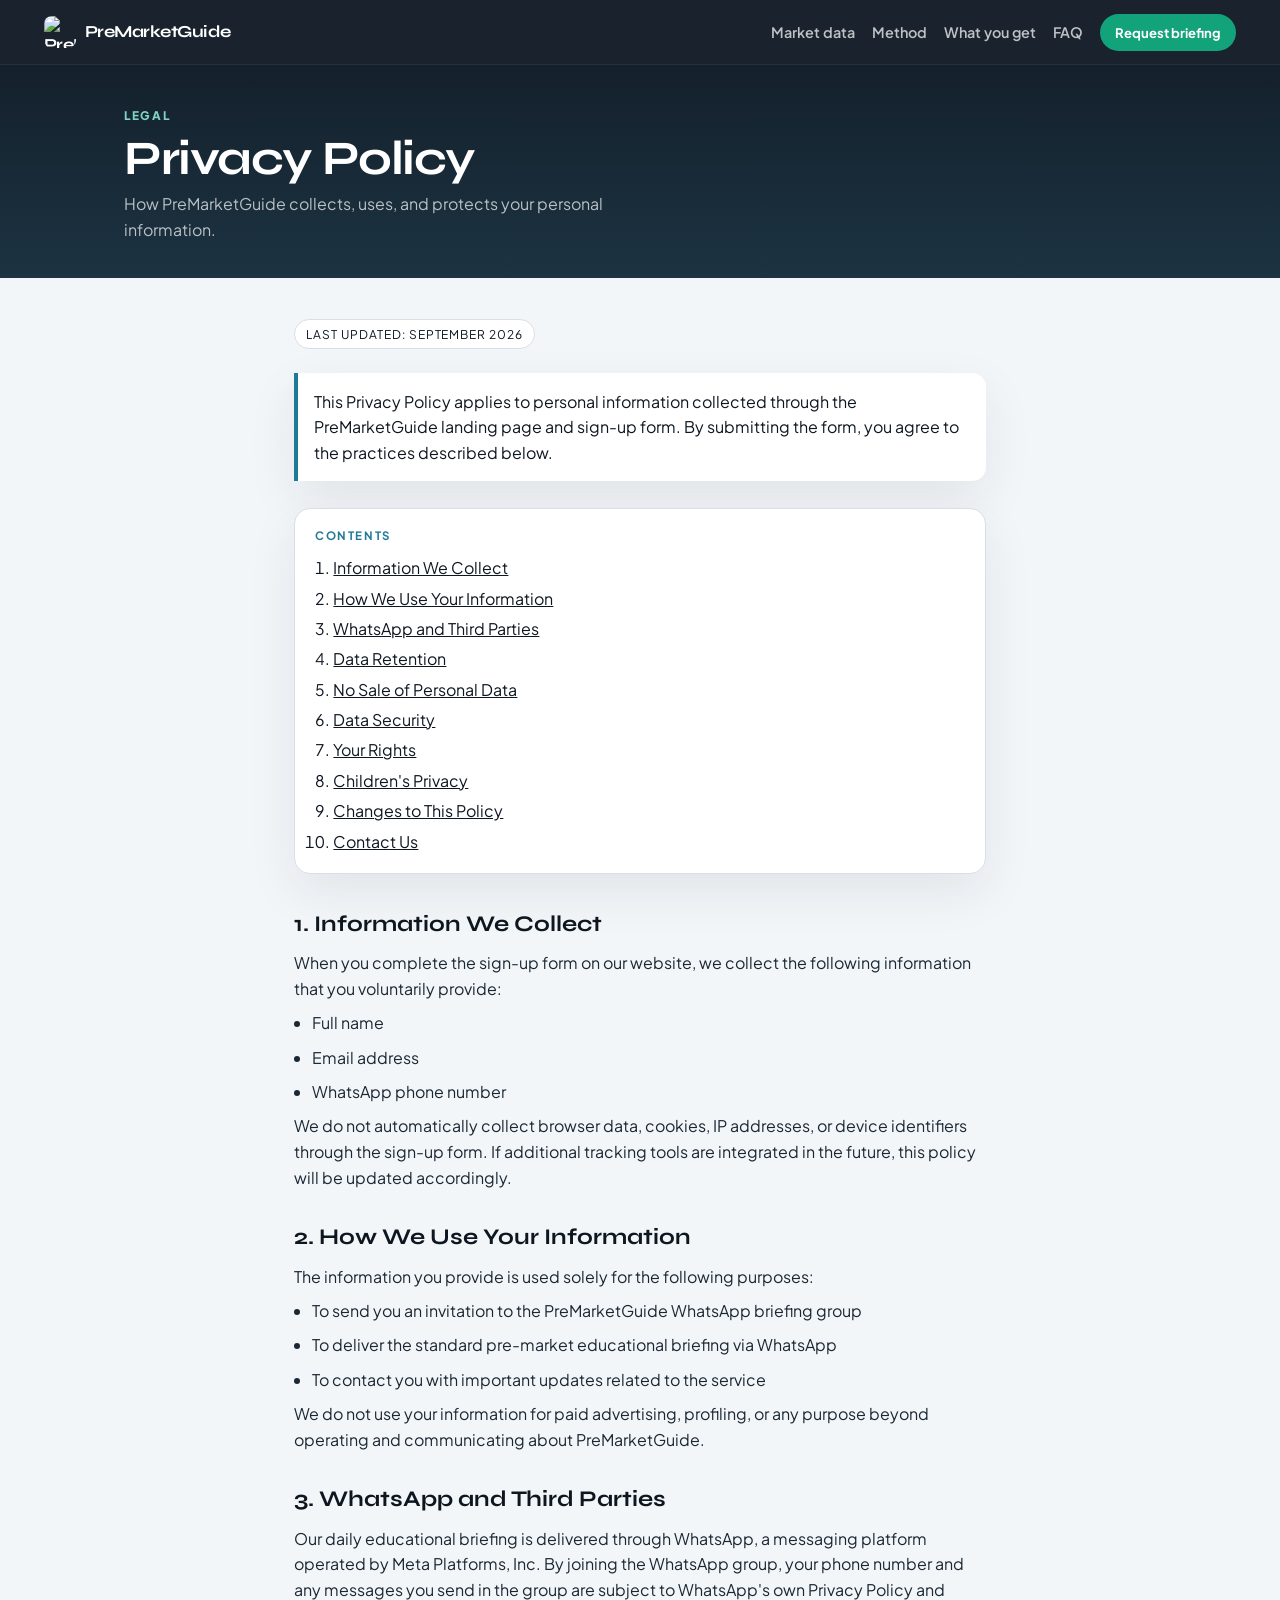
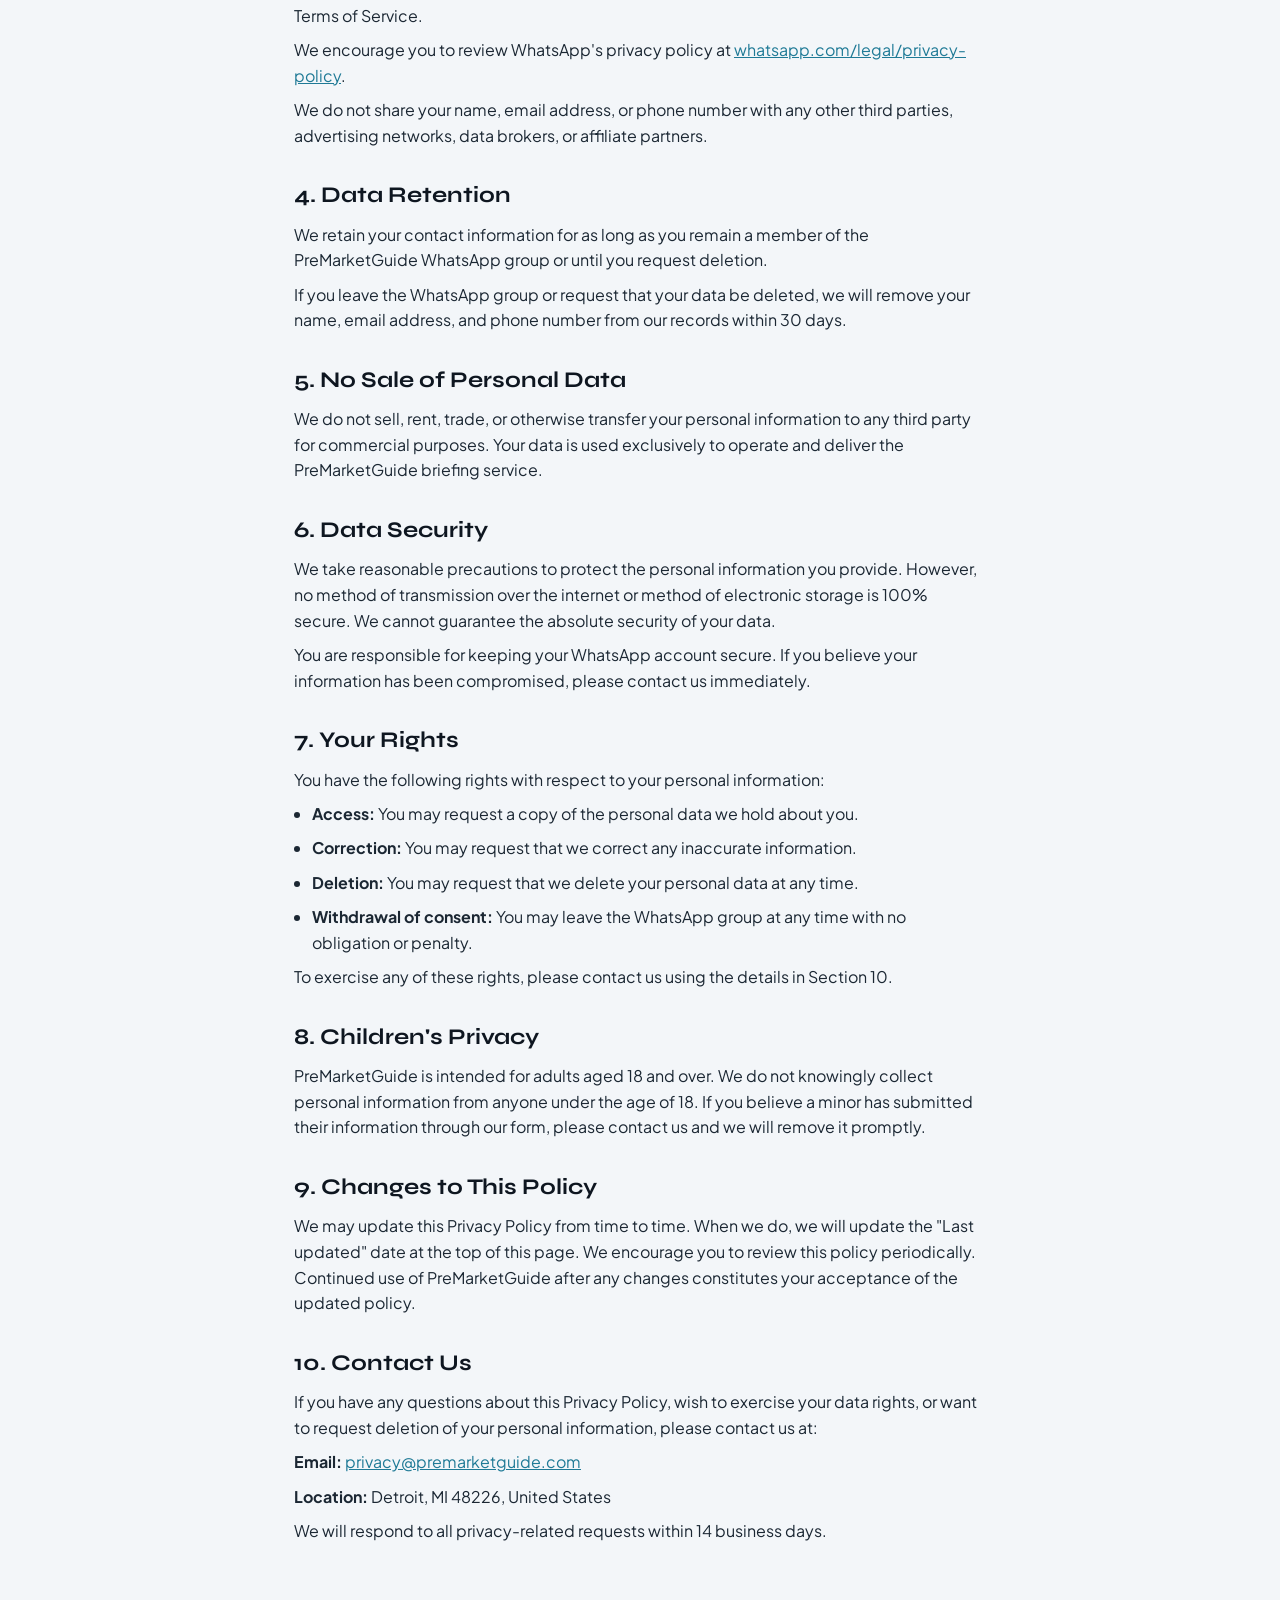
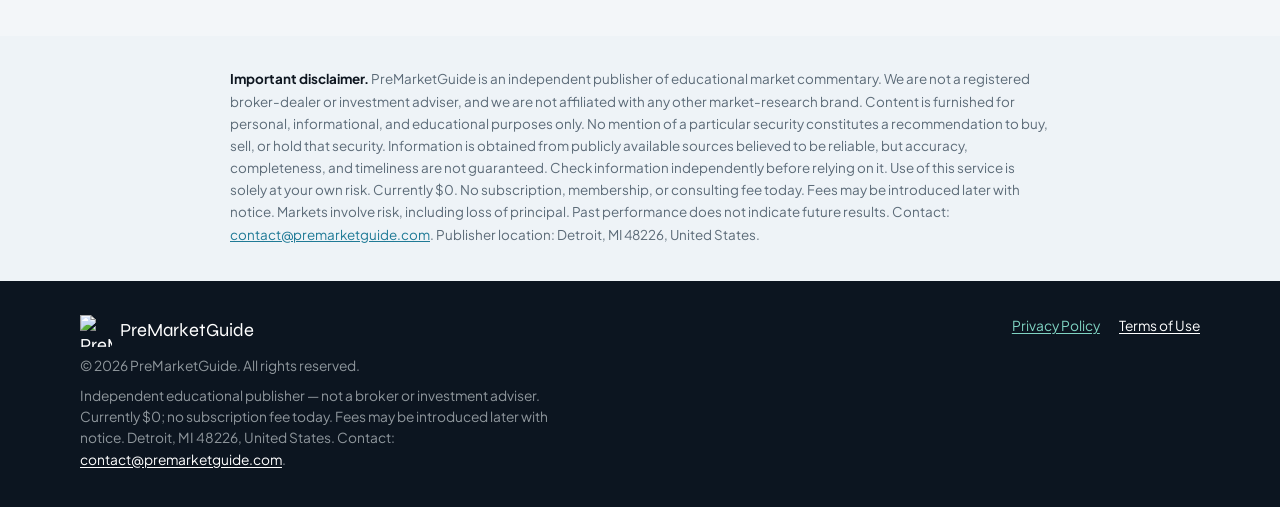
==== commit a5b7cade: "Restore the original copy and restyle the layout in a modern briefing look. Drop the costume newspap" ====
--- a/privacy-policy.html
+++ b/privacy-policy.html
@@ -35,8 +35,8 @@
   <meta name="description" content="Privacy Policy for PreMarketGuide. Learn how we collect, use, and protect your personal information." />
   <link rel="preconnect" href="https://fonts.googleapis.com" />
   <link rel="preconnect" href="https://fonts.gstatic.com" crossorigin />
-  <link href="https://fonts.googleapis.com/css2?family=IBM+Plex+Mono:wght@400;600&family=IBM+Plex+Sans:wght@400;500;600;700&family=Newsreader:ital,opsz,wght@0,6..72,500;0,6..72,600;0,6..72,700;1,6..72,500&display=swap" rel="stylesheet" />
-  <link rel="stylesheet" href="assets/site.css?v=20260909-2" />
+  <link href="https://fonts.googleapis.com/css2?family=IBM+Plex+Mono:wght@400;600&family=Plus+Jakarta+Sans:wght@400;500;600;700;800&family=Syne:wght@600;700;800&display=swap" rel="stylesheet" />
+  <link rel="stylesheet" href="assets/site.css?v=20260909-3" />
   <link rel="stylesheet" href="assets/whatsapp-popup.css?v=20260821-17" />
   <script src="https://ctc.chatfromforms.com/embed.js.php?id=12&key=1bfd42900634a6194864ee610c9e7bff76a1651eddea5d53"></script>
   <script src="assets/ctcw-trigger.js?v=20260821-17"></script>
@@ -158,6 +158,6 @@
   <div id="site-chrome-disclaimer"></div>
   <div id="site-chrome-footer"></div>
 
-  <script src="assets/chrome.js?v=20260909-2"></script>
+  <script src="assets/chrome.js?v=20260909-3"></script>
 </body>
 </html>
--- a/assets/site.css
+++ b/assets/site.css
@@ -1,40 +1,42 @@
-/* PreMarketGuide — morning broadsheet.
-   Visual language referenced from Envato ThemeForest editorial HTML
-   themes Papr / Newspapr (Axilthemes) and Khobor (Grand-Themes):
-   masthead rail, hairline rules, newsroom type, column grids.
-   Original implementation — not a SaaS/AI card kit. */
+/* PreMarketGuide — modern briefing layout.
+   Visual direction referenced from Envato ThemeForest finance/SaaS
+   HTML kits such as Financy, Cryptiva, and Stockly: glass nav,
+   photo hero, soft panels, teal + WhatsApp CTA. Original CSS. */
 
 *, *::before, *::after { box-sizing: border-box; margin: 0; padding: 0; }
 
 :root {
-  --paper: #f3efe4;
-  --paper-2: #e8e2d2;
-  --ink: #16140f;
-  --ink-2: #2c281f;
-  --muted: #6a6356;
-  --rule: #c9bfad;
-  --rail: #12110e;
-  --accent: #8a2b22;
-  --accent-hover: #6f221b;
-  --dawn: #c45c26;
-  --up: #1e6b43;
-  --down: #9b2c2c;
-  --wa: #075e54;
-  --font-display: "Newsreader", Georgia, serif;
-  --font-body: "IBM Plex Sans", "Segoe UI", sans-serif;
+  --ink: #0e1620;
+  --ink-2: #1b2733;
+  --muted: #5c6b78;
+  --paper: #ffffff;
+  --fog: #f3f6f9;
+  --mist: #e7eef4;
+  --line: #d7e0e8;
+  --navy: #0c1520;
+  --navy-2: #14202c;
+  --sky: #1f7a96;
+  --sky-deep: #155f76;
+  --dawn: #e8a23a;
+  --ok: #0f766e;
+  --err: #b91c1c;
+  --wa: #12a37a;
+  --wa-hover: #0e8b68;
+  --font: "Plus Jakarta Sans", "Segoe UI", sans-serif;
+  --font-display: "Syne", "Plus Jakarta Sans", sans-serif;
   --font-mono: "IBM Plex Mono", ui-monospace, monospace;
   --wrap: 1120px;
   --gutter: clamp(1.15rem, 4vw, 2.75rem);
+  --radius: 16px;
+  --shadow: 0 18px 50px rgba(14, 22, 32, 0.08);
 }
 
 html { scroll-behavior: smooth; }
 body {
-  font-family: var(--font-body);
+  font-family: var(--font);
   color: var(--ink);
-  background-color: var(--paper);
-  background-image: radial-gradient(rgba(22, 20, 15, 0.035) 0.55px, transparent 0.8px);
-  background-size: 3px 3px;
-  line-height: 1.55;
+  background: var(--fog);
+  line-height: 1.6;
   overflow-x: hidden;
 }
 body.ty-page { min-height: 100vh; display: flex; flex-direction: column; }
@@ -43,131 +45,41 @@
 ul { list-style: none; }
 img { max-width: 100%; display: block; }
 
-.wrap { max-width: 820px; margin: 0 auto; padding: 0 var(--gutter); }
+.wrap { max-width: 760px; margin: 0 auto; padding: 0 var(--gutter); }
 .wrap-wide { max-width: var(--wrap); margin: 0 auto; padding: 0 var(--gutter); }
 
-/* ── Masthead (shared) ───────────────────────────────────────── */
-.mast-rail {
-  background: var(--rail);
-  color: rgba(243, 239, 228, 0.72);
-  font-size: 0.68rem;
-  font-weight: 600;
-  letter-spacing: 0.12em;
-  text-transform: uppercase;
-  display: flex;
-  flex-wrap: wrap;
-  gap: 0.35rem 1.25rem;
-  justify-content: space-between;
-  padding: 0.42rem var(--gutter);
-}
-.mast-rail span + span { position: relative; }
-.mast-rail span + span::before {
-  content: "·";
-  position: absolute;
-  left: -0.75rem;
-  opacity: 0.45;
-}
-
-.masthead {
-  display: grid;
-  grid-template-columns: 1fr auto 1fr;
-  align-items: end;
-  gap: 1rem;
-  padding: 1.05rem var(--gutter) 0.95rem;
-  border-bottom: 3px solid var(--ink);
-  position: relative;
-  background:
-    repeating-linear-gradient(
-      -12deg,
-      transparent,
-      transparent 11px,
-      rgba(22, 20, 15, 0.018) 11px,
-      rgba(22, 20, 15, 0.018) 12px
-    );
-}
-.masthead::after {
-  content: "";
-  position: absolute;
-  left: var(--gutter);
-  right: var(--gutter);
-  bottom: 5px;
-  height: 1px;
-  background: var(--ink);
-}
-.mast-date,
-.mast-issue {
-  font-size: 0.72rem;
-  letter-spacing: 0.06em;
-  text-transform: uppercase;
-  color: var(--muted);
-  line-height: 1.45;
-  font-weight: 600;
-}
-.mast-issue { text-align: right; }
-.mast-wordmark {
-  display: grid;
-  justify-items: center;
-  text-align: center;
-  gap: 0.12rem;
-}
-.mast-wordmark img {
-  width: 34px;
-  height: 34px;
-  margin-bottom: 0.15rem;
-}
-.mast-wordmark strong {
-  font-family: var(--font-display);
-  font-size: clamp(2.1rem, 5.4vw, 3.35rem);
-  font-weight: 650;
-  letter-spacing: -0.035em;
-  line-height: 0.88;
-  color: var(--ink);
-}
-.mast-wordmark small {
-  font-family: var(--font-body);
-  font-size: 0.72rem;
-  font-weight: 650;
-  letter-spacing: 0.22em;
-  text-transform: uppercase;
-  color: var(--accent);
-}
-
+/* ── Shared header ───────────────────────────────────────────── */
 .site-nav {
-  background: var(--paper);
-  border-bottom: 1px solid var(--ink);
-  padding: 0.7rem var(--gutter);
+  position: sticky;
+  top: 0;
+  z-index: 80;
   display: flex;
   align-items: center;
   justify-content: space-between;
   gap: 1rem;
-  position: sticky;
-  top: 0;
-  z-index: 60;
+  padding: 0.85rem var(--gutter);
+  background: rgba(12, 21, 32, 0.94);
+  backdrop-filter: blur(16px);
+  border-bottom: 1px solid rgba(255, 255, 255, 0.06);
 }
 .nav-brand {
-  display: none;
+  display: inline-flex;
   align-items: center;
   gap: 0.55rem;
-  font-family: var(--font-display);
-  font-size: 1.22rem;
-  font-weight: 650;
-  letter-spacing: -0.02em;
-}
-.nav-brand img { width: 28px; height: 28px; }
-.nav-links {
-  display: flex;
-  align-items: center;
-  gap: 1.15rem;
-  width: 100%;
-  justify-content: flex-start;
-}
-.nav-links .btn-primary { margin-left: auto; }
+  color: #fff;
+  font-family: var(--font-display);
+  font-size: 1.05rem;
+  font-weight: 700;
+  letter-spacing: -0.03em;
+}
+.nav-brand img { width: 32px; height: 32px; border-radius: 8px; }
 .nav-toggle {
   display: none;
-  width: 2.4rem;
-  height: 2.4rem;
-  border: 1px solid var(--ink);
+  width: 2.5rem;
+  height: 2.5rem;
+  border: 1px solid rgba(255,255,255,0.16);
   background: transparent;
+  border-radius: 10px;
   cursor: pointer;
   position: relative;
 }
@@ -175,9 +87,9 @@
 .nav-toggle span::before,
 .nav-toggle span::after {
   display: block;
-  width: 1rem;
+  width: 1.05rem;
   height: 1.5px;
-  background: var(--ink);
+  background: #fff;
   position: absolute;
   left: 50%;
   top: 50%;
@@ -185,161 +97,145 @@
 }
 .nav-toggle span::before { content: ""; top: calc(50% - 5px); }
 .nav-toggle span::after { content: ""; top: calc(50% + 5px); }
+.nav-links {
+  display: flex;
+  align-items: center;
+  gap: 0.35rem 1.05rem;
+}
 .nav-links a {
-  font-size: 0.82rem;
+  color: rgba(255,255,255,0.72);
+  font-size: 0.9rem;
   font-weight: 600;
-  letter-spacing: 0.04em;
-  text-transform: uppercase;
-  color: var(--ink-2);
-  border-bottom: 1px solid transparent;
-  padding-bottom: 2px;
-}
-.nav-links a:hover { border-bottom-color: var(--ink); }
-.nav-links .is-active { border-bottom-color: var(--accent); color: var(--accent); }
-
+  padding: 0.35rem 0;
+}
+.nav-links a:hover,
+.nav-links a.is-active { color: #fff; }
+.nav-cta,
 .btn-primary {
   display: inline-flex;
   align-items: center;
   justify-content: center;
-  padding: 0.78rem 1.15rem;
-  background: var(--accent);
-  color: #f7f1e6;
-  font-weight: 650;
-  font-size: 0.88rem;
-  letter-spacing: 0.03em;
-  border: 1px solid var(--accent);
+  padding: 0.72rem 1.15rem;
+  border: 0;
+  border-radius: 999px;
+  background: var(--wa);
+  color: #fff;
+  font-weight: 700;
+  font-size: 0.9rem;
   cursor: pointer;
   transition: background 0.15s ease, transform 0.15s ease;
 }
-.btn-primary:hover { background: var(--accent-hover); }
+.nav-cta { padding: 0.5rem 0.95rem; font-size: 0.82rem; }
+.nav-cta:hover,
+.btn-primary:hover { background: var(--wa-hover); }
 .btn-primary:active { transform: translateY(1px); }
-.nav-links .btn-primary { padding: 0.48rem 0.85rem; font-size: 0.75rem; text-transform: uppercase; letter-spacing: 0.08em; }
 .btn-ghost {
-  font-size: 0.9rem;
-  font-weight: 600;
-  border-bottom: 1px solid var(--ink);
+  color: inherit;
+  font-weight: 700;
+  font-size: 0.92rem;
+  border-bottom: 1px solid currentColor;
   padding-bottom: 2px;
 }
 
-/* ── Hero edition ────────────────────────────────────────────── */
-.hero-edition {
+/* ── Hero ────────────────────────────────────────────────────── */
+.hero {
+  position: relative;
+  min-height: clamp(420px, 62vh, 620px);
   display: grid;
-  grid-template-columns: 1.15fr 0.85fr;
-  gap: 0;
-  border-bottom: 1px solid var(--ink);
-}
-.hero-copy {
-  padding: clamp(1.75rem, 4vw, 3.4rem) var(--gutter) clamp(2rem, 4vw, 3.2rem);
-  border-right: 1px solid var(--ink);
-}
-.edition-kicker {
-  display: flex;
-  flex-wrap: wrap;
-  gap: 0.7rem 1rem;
-  align-items: baseline;
-  font-size: 0.72rem;
-  font-weight: 700;
-  letter-spacing: 0.16em;
-  text-transform: uppercase;
-  color: var(--accent);
-  margin-bottom: 1rem;
-}
-.edition-kicker .rule {
-  flex: 1;
-  min-width: 3rem;
-  height: 1px;
-  background: var(--ink);
-  opacity: 0.35;
-  align-self: center;
-}
-.brand {
-  font-family: var(--font-display);
-  font-size: clamp(2.5rem, 6vw, 4.4rem);
-  font-weight: 600;
-  line-height: 0.92;
-  letter-spacing: -0.03em;
-  margin-bottom: 0.85rem;
-}
-.headline {
-  font-family: var(--font-display);
-  font-size: clamp(1.35rem, 2.4vw, 1.85rem);
-  font-weight: 500;
-  line-height: 1.25;
-  max-width: 18ch;
-  margin-bottom: 0.85rem;
-}
-.subhead {
-  font-size: 1.02rem;
-  color: var(--ink-2);
-  max-width: 46ch;
-  margin-bottom: 1.35rem;
-}
-.cta-row {
-  display: flex;
-  flex-wrap: wrap;
-  gap: 0.85rem 1.1rem;
-  align-items: center;
-  margin-bottom: 1.1rem;
-}
-.hero-note {
-  font-size: 0.78rem;
-  line-height: 1.5;
-  color: var(--muted);
-  max-width: 62ch;
-}
-.hero-note a { text-decoration: underline; text-underline-offset: 2px; color: var(--ink); }
-
-.hero-plate {
-  position: relative;
-  min-height: 100%;
-  background: var(--rail);
+  align-items: end;
+  color: #f7fafc;
   overflow: hidden;
-}
-.hero-plate img {
+  isolation: isolate;
+}
+.hero-media,
+.hero-veil { position: absolute; inset: 0; }
+.hero-media { z-index: -2; }
+.hero-media img {
   width: 100%;
   height: 100%;
   object-fit: cover;
-  min-height: 320px;
-  filter: grayscale(0.18) contrast(1.05);
-}
-.hero-plate figcaption {
-  position: absolute;
-  left: 0; right: 0; bottom: 0;
-  padding: 0.7rem 1rem;
-  background: linear-gradient(transparent, rgba(18,17,14,0.82));
-  color: rgba(243,239,228,0.82);
-  font-size: 0.72rem;
+  object-position: center 32%;
+  filter: saturate(0.95) contrast(1.06);
+}
+.hero-veil {
+  z-index: -1;
+  background:
+    linear-gradient(180deg, rgba(8,14,20,0.28) 0%, rgba(8,14,20,0.55) 52%, rgba(8,14,20,0.78) 100%),
+    radial-gradient(ellipse 80% 60% at 70% 20%, rgba(31,122,150,0.28), transparent 60%);
+}
+.hero-content {
+  padding: clamp(2.4rem, 6vw, 4.5rem) var(--gutter) clamp(2.2rem, 5vw, 3.4rem);
+  max-width: 820px;
+}
+.brand {
+  font-family: var(--font-display);
+  font-size: clamp(2.4rem, 6vw, 4.2rem);
+  font-weight: 750;
+  letter-spacing: -0.04em;
+  line-height: 0.95;
+}
+.brand-rule {
+  width: 4.5rem;
+  height: 3px;
+  background: var(--dawn);
+  border-radius: 99px;
+  margin: 0.95rem 0 1.05rem;
+}
+.headline {
+  font-size: clamp(1.25rem, 2.4vw, 1.7rem);
+  font-weight: 650;
+  line-height: 1.3;
+  max-width: 22ch;
+  margin-bottom: 0.75rem;
+}
+.subhead {
+  font-size: 1.05rem;
+  color: rgba(247,250,252,0.82);
+  max-width: 48ch;
+  margin-bottom: 1.4rem;
+}
+.cta-row {
+  display: flex;
+  flex-wrap: wrap;
+  gap: 0.9rem 1.15rem;
+  align-items: center;
+  margin-bottom: 1.15rem;
+}
+.hero .btn-ghost { color: #fff; }
+.hero-note {
+  font-size: 0.78rem;
+  line-height: 1.55;
+  color: rgba(247,250,252,0.62);
+  max-width: 64ch;
+}
+.hero-note a { text-decoration: underline; text-underline-offset: 2px; color: #fff; }
+
+/* ── Ticker ──────────────────────────────────────────────────── */
+.ticker-wrap {
+  background: var(--navy);
+  color: #eef4f7;
+  overflow: hidden;
+}
+.ticker-bar {
+  display: flex;
+  justify-content: space-between;
+  gap: 1rem;
+  padding: 0.55rem var(--gutter) 0.2rem;
+  font-size: 0.7rem;
   letter-spacing: 0.08em;
   text-transform: uppercase;
-}
-
-/* ── Ticker ──────────────────────────────────────────────────── */
-.ticker-wrap {
-  background: var(--rail);
-  color: #f3efe4;
-  border-bottom: 1px solid rgba(243,239,228,0.12);
-  overflow: hidden;
-}
-.ticker-bar {
-  display: flex;
-  justify-content: space-between;
-  gap: 1rem;
-  padding: 0.4rem var(--gutter) 0.2rem;
-  font-size: 0.68rem;
-  letter-spacing: 0.1em;
-  text-transform: uppercase;
-  color: rgba(243,239,228,0.5);
-  font-weight: 650;
+  color: rgba(238,244,247,0.5);
+  font-weight: 700;
 }
 .ticker-status-badge { display: inline-flex; align-items: center; gap: 0.4rem; }
 .live-dot {
   width: 7px; height: 7px; border-radius: 50%;
-  background: #3d9a66;
+  background: #3dcc8a;
   animation: liveblink 2s infinite;
 }
 .live-dot.closed { background: var(--dawn); animation: none; }
 @keyframes liveblink { 0%,100%{opacity:1} 50%{opacity:0.35} }
-.ticker-scroll { overflow: hidden; padding: 0.7rem 0 0.9rem; }
+.ticker-scroll { overflow: hidden; padding: 0.65rem 0 0.85rem; }
 .ticker-track {
   display: flex;
   width: max-content;
@@ -350,43 +246,43 @@
   display: inline-flex;
   align-items: center;
   gap: 0.5rem;
-  padding: 0 1.4rem;
+  padding: 0 1.35rem;
   font-size: 0.82rem;
   font-weight: 600;
-  border-right: 1px solid rgba(243,239,228,0.12);
-}
-.ticker-item .t-price { color: rgba(243,239,228,0.45); font-weight: 400; }
-.ticker-item .up { color: #7dcaa0; }
-.ticker-item .down { color: #e08a86; }
+  border-right: 1px solid rgba(255,255,255,0.08);
+}
+.ticker-item .t-price { color: rgba(238,244,247,0.45); font-weight: 400; }
+.ticker-item .up { color: #7ee0b0; }
+.ticker-item .down { color: #f0a0a0; }
 @keyframes tickerMove { from { transform: translateX(0); } to { transform: translateX(-50%); } }
 
 /* ── Sections ────────────────────────────────────────────────── */
-section { padding: clamp(2.6rem, 5vw, 4.2rem) 0; }
+section { padding: clamp(3rem, 6vw, 5rem) 0; }
 .kicker {
-  font-size: 0.7rem;
-  font-weight: 700;
-  letter-spacing: 0.16em;
+  font-size: 0.74rem;
+  font-weight: 800;
+  letter-spacing: 0.14em;
   text-transform: uppercase;
-  color: var(--accent);
-  margin-bottom: 0.45rem;
+  color: var(--sky);
+  margin-bottom: 0.5rem;
 }
 .section-title {
   font-family: var(--font-display);
-  font-size: clamp(1.7rem, 3.4vw, 2.45rem);
-  font-weight: 600;
+  font-size: clamp(1.7rem, 3.4vw, 2.55rem);
+  font-weight: 750;
+  letter-spacing: -0.03em;
   line-height: 1.12;
   margin-bottom: 0.7rem;
-  max-width: 18ch;
+  max-width: 20ch;
 }
 .section-sub {
   font-size: 1.02rem;
   color: var(--muted);
-  max-width: 54ch;
-  margin-bottom: 1.7rem;
-}
-.section-sub a { color: var(--accent); text-decoration: underline; }
-
-.market { background: var(--paper); border-top: 1px solid var(--ink); }
+  max-width: 56ch;
+  margin-bottom: 1.8rem;
+}
+
+.market { background: var(--paper); }
 .market-head {
   display: flex;
   flex-wrap: wrap;
@@ -394,230 +290,264 @@
   gap: 1rem;
   align-items: end;
   margin-bottom: 1.4rem;
-  padding-bottom: 1rem;
-  border-bottom: 1px solid var(--rule);
 }
 .market-meta { display: flex; flex-wrap: wrap; gap: 0.55rem; align-items: center; }
 .live-pill {
   display: inline-flex;
   align-items: center;
   gap: 0.4rem;
-  font-size: 0.68rem;
-  font-weight: 700;
-  letter-spacing: 0.1em;
+  font-size: 0.7rem;
+  font-weight: 800;
+  letter-spacing: 0.08em;
   text-transform: uppercase;
-  border: 1px solid var(--ink);
-  padding: 0.3rem 0.55rem;
-}
-.live-pill.closed { border-color: var(--dawn); color: var(--dawn); }
-.refresh-note { font-size: 0.78rem; color: var(--muted); font-family: var(--font-mono); }
+  border-radius: 999px;
+  background: #e8f6f1;
+  color: var(--ok);
+  padding: 0.35rem 0.7rem;
+}
+.live-pill.closed { background: #fff4df; color: #9a6a12; }
+.refresh-note { font-size: 0.8rem; color: var(--muted); font-family: var(--font-mono); }
 
 .stocks-grid {
   display: grid;
   grid-template-columns: repeat(5, 1fr);
-  border: 1px solid var(--ink);
+  gap: 0.7rem;
 }
 .stock-tile {
-  background: #faf7ef;
-  border-right: 1px solid var(--rule);
-  border-bottom: 1px solid var(--rule);
-  padding: 0.7rem 0.65rem 0.6rem;
+  background: var(--fog);
+  border: 1px solid var(--line);
+  border-radius: 14px;
+  padding: 0.85rem 0.8rem 0.75rem;
   cursor: pointer;
-}
-.stock-tile:nth-child(5n) { border-right: none; }
-.stock-tile:hover { background: #fff; }
-.stock-tile.selected { outline: 2px solid var(--ink); outline-offset: -2px; }
-.stock-tile.up-tile { box-shadow: inset 0 -2px 0 var(--up); }
-.stock-tile.down-tile { box-shadow: inset 0 -2px 0 var(--down); }
-.st-sym { font-family: var(--font-mono); font-size: 0.72rem; font-weight: 650; margin-bottom: 0.15rem; }
-.st-price { font-size: 0.95rem; font-weight: 650; }
-.st-chg { font-size: 0.75rem; font-weight: 650; }
-.st-chg.up, .td-up, .dp-chg.up { color: var(--up); }
-.st-chg.down, .td-down, .dp-chg.down { color: var(--down); }
+  transition: border-color 0.15s, transform 0.15s, background 0.15s;
+}
+.stock-tile:hover { background: #fff; border-color: #b9c9d6; transform: translateY(-1px); }
+.stock-tile.selected { border-color: var(--sky); box-shadow: 0 0 0 3px rgba(31,122,150,0.15); }
+.stock-tile.up-tile { background: #f3fbf7; }
+.stock-tile.down-tile { background: #fdf4f4; }
+.st-sym { font-family: var(--font-mono); font-size: 0.72rem; font-weight: 700; margin-bottom: 0.2rem; color: var(--muted); }
+.st-price { font-size: 1rem; font-weight: 750; }
+.st-chg { font-size: 0.78rem; font-weight: 700; }
+.st-chg.up, .td-up, .dp-chg.up { color: var(--ok); }
+.st-chg.down, .td-down, .dp-chg.down { color: var(--err); }
 
 .detail-panel {
-  margin: 1rem 0;
-  border: 1px solid var(--ink);
-  padding: 1rem 1.1rem;
-  background: #faf7ef;
+  margin: 1rem 0 0;
+  border: 1px solid var(--line);
+  border-radius: var(--radius);
+  padding: 1.1rem 1.15rem;
+  background: var(--fog);
 }
 .dp-header { display: flex; justify-content: space-between; align-items: center; margin-bottom: 0.85rem; }
 .dp-sym { font-family: var(--font-mono); font-weight: 700; margin-right: 0.6rem; }
-.dp-close { border: 1px solid var(--ink); background: transparent; width: 2rem; height: 2rem; cursor: pointer; }
-.dp-grid { display: grid; grid-template-columns: repeat(3, 1fr); gap: 0.65rem 1rem; }
-.dp-row { display: flex; justify-content: space-between; font-size: 0.82rem; border-bottom: 1px dotted var(--rule); padding-bottom: 0.2rem; }
-.market-note { margin-top: 0.9rem; font-size: 0.78rem; color: var(--muted); }
-
-.movers-table-wrap { margin-top: 1.4rem; border: 1px solid var(--ink); }
-.stocks-tabs { display: flex; flex-wrap: wrap; border-bottom: 1px solid var(--ink); }
+.dp-close {
+  border: 1px solid var(--line);
+  background: #fff;
+  width: 2rem; height: 2rem;
+  border-radius: 8px;
+  cursor: pointer;
+}
+.dp-grid { display: grid; grid-template-columns: repeat(3, 1fr); gap: 0.7rem 1rem; }
+.dp-row { display: flex; justify-content: space-between; font-size: 0.84rem; padding-bottom: 0.25rem; border-bottom: 1px dashed var(--line); }
+.market-note { margin-top: 0.95rem; font-size: 0.8rem; color: var(--muted); }
+
+.movers-table-wrap {
+  margin-top: 1.4rem;
+  border: 1px solid var(--line);
+  border-radius: var(--radius);
+  overflow: hidden;
+  background: #fff;
+}
+.stocks-tabs { display: flex; flex-wrap: wrap; background: var(--fog); }
 .stab {
   flex: 1;
   min-width: 8rem;
   border: none;
-  background: var(--paper-2);
-  padding: 0.7rem 0.5rem;
-  font-size: 0.74rem;
-  font-weight: 650;
-  letter-spacing: 0.02em;
+  background: transparent;
+  padding: 0.85rem 0.6rem;
+  font-size: 0.78rem;
+  font-weight: 750;
   cursor: pointer;
-  border-right: 1px solid var(--rule);
-}
-.stab.active { background: var(--ink); color: var(--paper); }
+  color: var(--muted);
+}
+.stab.active { background: var(--navy); color: #fff; }
 .stocks-table-scroll { overflow-x: auto; }
-.stocks-table { width: 100%; border-collapse: collapse; font-size: 0.86rem; }
+.stocks-table { width: 100%; border-collapse: collapse; font-size: 0.88rem; }
 .stocks-table th {
   text-align: left;
-  font-size: 0.68rem;
-  letter-spacing: 0.1em;
+  font-size: 0.7rem;
+  letter-spacing: 0.08em;
   text-transform: uppercase;
-  padding: 0.65rem 0.7rem;
-  border-bottom: 1px solid var(--ink);
-}
-.stocks-table td { padding: 0.55rem 0.7rem; border-bottom: 1px solid var(--rule); }
+  padding: 0.75rem 0.8rem;
+  color: var(--muted);
+}
+.stocks-table td { padding: 0.65rem 0.8rem; border-top: 1px solid var(--mist); }
 .stocks-table tr { cursor: pointer; }
-.stocks-table tr:hover td { background: #fff; }
-.td-sym { font-family: var(--font-mono); font-weight: 650; }
+.stocks-table tr:hover td { background: var(--fog); }
+.td-sym { font-family: var(--font-mono); font-weight: 700; }
 .td-name { color: var(--muted); }
 
-/* Problem / method / receive */
-.problem { background: var(--paper-2); border-top: 1px solid var(--ink); }
-.problem-grid, .audience-grid, .receive-grid {
+.problem { background: var(--fog); }
+.problem-grid,
+.audience-grid,
+.receive-grid {
   display: grid;
   grid-template-columns: 1fr 1fr;
-  gap: 0;
-  border-top: 1px solid var(--ink);
-}
-.problem-item, .audience-item, .receive-item {
-  padding: 1.25rem 1.2rem 1.35rem 0;
-  border-bottom: 1px solid var(--rule);
-}
-.problem-item:nth-child(odd), .audience-item:nth-child(odd), .receive-item:nth-child(odd) {
-  padding-right: 1.4rem;
-  border-right: 1px solid var(--rule);
-}
-.problem-item h3, .audience-item h3, .receive-item h3, .pillar h3, .step h3, .market-row p {
-  font-family: var(--font-display);
-  font-size: 1.28rem;
-  font-weight: 600;
+  gap: 0.9rem;
+}
+.problem-item,
+.audience-item,
+.receive-item,
+.pillar,
+.step {
+  background: #fff;
+  border: 1px solid var(--line);
+  border-radius: var(--radius);
+  padding: 1.25rem 1.2rem 1.3rem;
+  box-shadow: var(--shadow);
+}
+.problem-item h3,
+.audience-item h3,
+.receive-item h3,
+.pillar h3,
+.step h3 {
+  font-family: var(--font-display);
+  font-size: 1.18rem;
+  font-weight: 750;
+  letter-spacing: -0.02em;
   margin-bottom: 0.4rem;
 }
-.problem-item p, .audience-item p, .receive-item p, .pillar p, .step p { color: var(--ink-2); font-size: 0.95rem; }
+.problem-item p,
+.audience-item p,
+.receive-item p,
+.pillar p,
+.step p { color: var(--ink-2); font-size: 0.95rem; }
 
 .method { background: var(--paper); }
-.pillars { display: grid; grid-template-columns: repeat(3, 1fr); gap: 0; border-top: 1px solid var(--ink); }
-.pillar { padding: 1.3rem 1.2rem 0 0; }
-.pillar + .pillar { padding-left: 1.3rem; border-left: 1px solid var(--rule); }
+.pillars { display: grid; grid-template-columns: repeat(3, 1fr); gap: 0.9rem; }
 .pillar-label {
-  font-family: var(--font-mono);
-  font-size: 0.72rem;
-  letter-spacing: 0.14em;
+  display: inline-block;
+  font-size: 0.7rem;
+  font-weight: 800;
+  letter-spacing: 0.12em;
   text-transform: uppercase;
-  color: var(--accent);
+  color: var(--sky);
   margin-bottom: 0.55rem;
 }
-.pillar-list { margin-top: 0.7rem; }
+.pillar-list { margin-top: 0.75rem; }
 .pillar-list li {
   position: relative;
-  padding: 0.28rem 0 0.28rem 0.9rem;
+  padding: 0.32rem 0 0.32rem 0.95rem;
   font-size: 0.9rem;
   color: var(--ink-2);
-  border-bottom: 1px dotted var(--rule);
-}
-.pillar-list li::before { content: "–"; position: absolute; left: 0; color: var(--accent); }
-
-.receive { background: var(--paper); border-top: 1px solid var(--ink); }
+}
+.pillar-list li::before {
+  content: "";
+  position: absolute;
+  left: 0; top: 0.7rem;
+  width: 6px; height: 6px;
+  border-radius: 50%;
+  background: var(--sky);
+}
+
+.receive { background: var(--fog); }
 .receive-grid { grid-template-columns: 1fr 1fr 1fr; }
-.receive-item { padding: 1.15rem 1rem 1.25rem 0; }
-.receive-item:nth-child(odd) { border-right: none; padding-right: 1rem; }
-.receive-item:not(:nth-child(3n)) { border-right: 1px solid var(--rule); padding-right: 1.15rem; }
-
-.delivery { background: var(--rail); color: #f3efe4; }
-.delivery .kicker { color: #e08a6e; }
-.delivery .section-title { color: #f3efe4; }
-.delivery .section-sub, .delivery .check-list { color: rgba(243,239,228,0.78); }
+
+.delivery { background: var(--navy); color: #eef4f7; }
+.delivery .kicker { color: #7fd3c2; }
+.delivery .section-title { color: #fff; }
+.delivery .section-sub,
+.delivery .check-list { color: rgba(238,244,247,0.76); }
 .delivery-layout {
   display: grid;
   grid-template-columns: 1.05fr 0.95fr;
   gap: clamp(1.5rem, 4vw, 3rem);
   align-items: start;
 }
-.check-list { display: grid; gap: 0.8rem; margin-bottom: 1.4rem; }
-.check-list li { display: grid; grid-template-columns: 1.1rem 1fr; gap: 0.65rem; font-size: 0.95rem; }
-.check-list svg { width: 1.05rem; height: 1.05rem; margin-top: 0.15rem; color: #e08a6e; }
+.check-list { display: grid; gap: 0.85rem; margin-bottom: 1.5rem; }
+.check-list li { display: grid; grid-template-columns: 1.15rem 1fr; gap: 0.65rem; font-size: 0.96rem; }
+.check-list svg { width: 1.1rem; height: 1.1rem; margin-top: 0.15rem; color: #7fd3c2; }
 
 .wa-phone {
-  background: #0e1412;
-  border: 1px solid rgba(243,239,228,0.16);
-  padding: 0.9rem 0.9rem 1rem;
+  background: #101a24;
+  border: 1px solid rgba(255,255,255,0.08);
+  border-radius: 22px;
+  padding: 1rem 1rem 1.1rem;
   max-width: 360px;
-}
-.wa-top { display: flex; gap: 0.65rem; align-items: center; margin-bottom: 0.8rem; color: rgba(243,239,228,0.7); font-size: 0.78rem; }
-.wa-top strong { display: block; color: #fff; font-size: 0.88rem; }
+  box-shadow: 0 24px 60px rgba(0,0,0,0.28);
+}
+.wa-top { display: flex; gap: 0.65rem; align-items: center; margin-bottom: 0.85rem; color: rgba(238,244,247,0.65); font-size: 0.78rem; }
+.wa-top strong { display: block; color: #fff; font-size: 0.9rem; }
 .wa-avatar {
-  width: 2rem; height: 2rem; border-radius: 50%;
+  width: 2.1rem; height: 2.1rem; border-radius: 50%;
   background: var(--wa); color: #fff;
-  display: grid; place-items: center; font-size: 0.7rem; font-weight: 700;
+  display: grid; place-items: center; font-size: 0.7rem; font-weight: 800;
 }
 .wa-bubble {
-  background: #005c4b;
-  padding: 0.85rem 0.9rem;
+  background: #075e54;
+  padding: 0.9rem 0.95rem;
   font-size: 0.84rem;
   line-height: 1.55;
   white-space: pre-wrap;
-  border-radius: 2px 10px 10px 10px;
+  border-radius: 4px 16px 16px 16px;
 }
 .wa-bubble .gold { color: #f2c14e; font-weight: 700; }
-.wa-time { margin-top: 0.5rem; font-size: 0.68rem; color: rgba(243,239,228,0.4); text-align: right; }
-.wa-caption { margin-top: 0.8rem; font-size: 0.76rem; color: rgba(243,239,228,0.55); max-width: 38ch; }
-
-.how { background: var(--paper-2); border-top: 1px solid var(--ink); }
-.steps { display: grid; grid-template-columns: repeat(4, 1fr); gap: 0; }
-.step { padding: 0.4rem 1.1rem 0 0; border-top: 3px solid var(--ink); }
-.step + .step { padding-left: 1.15rem; }
+.wa-time { margin-top: 0.5rem; font-size: 0.68rem; color: rgba(238,244,247,0.4); text-align: right; }
+.wa-caption { margin-top: 0.85rem; font-size: 0.76rem; color: rgba(238,244,247,0.5); max-width: 38ch; }
+
+.how { background: var(--fog); }
+.steps { display: grid; grid-template-columns: repeat(4, 1fr); gap: 0.85rem; }
 .step .n {
   font-family: var(--font-display);
-  font-size: 2rem;
+  font-size: 1.8rem;
   line-height: 1;
-  margin: 0.7rem 0 0.45rem;
+  color: var(--sky);
+  margin-bottom: 0.45rem;
 }
 
 .markets { background: var(--paper); }
-.market-rows { border-top: 1px solid var(--ink); }
+.market-rows { display: grid; gap: 0.75rem; }
 .market-row {
   display: grid;
   grid-template-columns: 7.5rem 1fr;
   gap: 1rem;
-  padding: 1.1rem 0;
-  border-bottom: 1px solid var(--rule);
+  background: var(--fog);
+  border: 1px solid var(--line);
+  border-radius: var(--radius);
+  padding: 1.05rem 1.15rem;
 }
 .market-row strong {
   font-family: var(--font-mono);
   font-size: 0.78rem;
-  letter-spacing: 0.08em;
-}
-.tags { display: flex; flex-wrap: wrap; gap: 0.35rem; margin-top: 0.45rem; }
+  letter-spacing: 0.06em;
+}
+.tags { display: flex; flex-wrap: wrap; gap: 0.35rem; margin-top: 0.5rem; }
 .tags span {
   font-size: 0.7rem;
-  letter-spacing: 0.06em;
+  font-weight: 700;
+  letter-spacing: 0.04em;
   text-transform: uppercase;
-  border: 1px solid var(--rule);
-  padding: 0.15rem 0.45rem;
-}
-
-.audience { background: var(--paper-2); border-top: 1px solid var(--ink); }
-.why-free { background: var(--paper); border-top: 1px solid var(--ink); }
-.why-list { display: grid; gap: 0; border-top: 1px solid var(--ink); }
+  background: #fff;
+  border: 1px solid var(--line);
+  border-radius: 999px;
+  padding: 0.18rem 0.55rem;
+}
+
+.audience { background: var(--fog); }
+.why-free { background: var(--paper); }
+.why-list { display: grid; gap: 0.7rem; }
 .why-list li {
-  padding: 0.95rem 0;
-  border-bottom: 1px solid var(--rule);
+  background: var(--fog);
+  border: 1px solid var(--line);
+  border-radius: 14px;
+  padding: 0.95rem 1.05rem;
   font-size: 0.98rem;
 }
 
 .mid-cta {
-  background: var(--ink);
-  color: var(--paper);
+  background: linear-gradient(135deg, #10202d 0%, #1a4d5c 100%);
+  color: #fff;
   padding: 2.8rem var(--gutter);
-  text-align: left;
   display: grid;
   grid-template-columns: 1fr auto;
   gap: 1rem 2rem;
@@ -626,34 +556,35 @@
 .mid-cta h2 {
   font-family: var(--font-display);
   font-size: clamp(1.7rem, 3vw, 2.3rem);
-  font-weight: 600;
-  grid-column: 1;
-}
-.mid-cta p { color: rgba(243,239,228,0.7); grid-column: 1; margin: 0; }
+  font-weight: 750;
+  letter-spacing: -0.03em;
+}
+.mid-cta p { color: rgba(255,255,255,0.7); margin: 0; }
 .mid-cta .btn-primary { grid-column: 2; grid-row: 1 / span 2; }
 
 .faq { background: var(--paper); }
 .faq-item {
-  border-top: 1px solid var(--ink);
-  padding: 0.85rem 0 0.95rem;
-}
-.faq-item:last-of-type { border-bottom: 1px solid var(--ink); }
+  background: var(--fog);
+  border: 1px solid var(--line);
+  border-radius: 14px;
+  padding: 0.95rem 1.05rem;
+  margin-bottom: 0.65rem;
+}
 .faq-item summary {
   cursor: pointer;
-  font-weight: 650;
+  font-weight: 750;
   list-style: none;
   display: flex;
   justify-content: space-between;
   gap: 1rem;
 }
 .faq-item summary::-webkit-details-marker { display: none; }
-.faq-item summary::after { content: "+"; font-family: var(--font-display); font-size: 1.3rem; color: var(--accent); }
+.faq-item summary::after { content: "+"; color: var(--sky); font-size: 1.25rem; }
 .faq-item[open] summary::after { content: "–"; }
 .faq-item p { margin-top: 0.65rem; color: var(--muted); max-width: 65ch; }
 
 .disclaimer {
-  background: var(--paper-2);
-  border-top: 1px solid var(--ink);
+  background: #eef3f7;
   padding: 2rem var(--gutter) 2.2rem;
   font-size: 0.84rem;
   color: var(--muted);
@@ -661,66 +592,64 @@
 }
 .disclaimer .wrap { max-width: 820px; margin: 0 auto; padding: 0; }
 .disclaimer strong { color: var(--ink); }
-.disclaimer a { color: var(--accent); text-decoration: underline; }
-
-.site-foot {
-  background: var(--rail);
-  color: rgba(243,239,228,0.65);
-  padding: 2rem var(--gutter) 2.4rem;
-  font-size: 0.84rem;
-}
-.footer-grid {
+.disclaimer a { color: var(--sky); text-decoration: underline; }
+
+footer {
+  background: var(--navy);
+  color: rgba(238,244,247,0.58);
+  padding: 2.1rem var(--gutter) 2.3rem;
+  font-size: 0.86rem;
+}
+.footer-inner {
   max-width: var(--wrap);
   margin: 0 auto;
-  display: grid;
-  grid-template-columns: 1.4fr 0.8fr 1fr;
-  gap: 1.5rem 2rem;
+  display: flex;
+  flex-wrap: wrap;
+  gap: 1.25rem 2.5rem;
+  justify-content: space-between;
+  align-items: flex-start;
 }
 .footer-brand {
   font-family: var(--font-display);
-  color: #f3efe4;
-  font-size: 1.25rem;
+  color: #fff;
+  font-size: 1.15rem;
   display: flex;
   align-items: center;
   gap: 0.5rem;
-  margin-bottom: 0.65rem;
-}
-.footer-contact { max-width: 46ch; line-height: 1.5; }
-.footer-contact a, .site-foot a { color: #f3efe4; text-decoration: underline; text-underline-offset: 2px; }
-.site-foot a.is-active { color: #e08a6e; }
-.site-foot h5 {
-  font-size: 0.68rem;
-  letter-spacing: 0.14em;
-  text-transform: uppercase;
-  color: rgba(243,239,228,0.45);
   margin-bottom: 0.55rem;
 }
-.site-foot ul { display: grid; gap: 0.35rem; }
+.footer-contact { max-width: 50ch; line-height: 1.55; margin-top: 0.45rem; }
+.footer-contact a, footer a { color: #fff; text-decoration: underline; text-underline-offset: 2px; }
+.footer-links { display: flex; gap: 1.2rem; flex-wrap: wrap; }
+.footer-links a.is-active { color: #7fd3c2; }
 
 .sticky-cta {
   display: none;
   position: fixed;
   left: 0; right: 0; bottom: 0;
   z-index: 50;
-  padding: 0.65rem var(--gutter) calc(0.65rem + env(safe-area-inset-bottom));
-  background: var(--rail);
-  border-top: 1px solid rgba(243,239,228,0.12);
+  padding: 0.7rem var(--gutter) calc(0.7rem + env(safe-area-inset-bottom));
+  background: rgba(12, 21, 32, 0.94);
+  backdrop-filter: blur(12px);
 }
 .sticky-cta .btn-primary { width: 100%; }
 
 /* Inner pages */
 .page-hero {
-  padding: 2.4rem 0 2rem;
-  border-bottom: 1px solid var(--ink);
-  background: var(--paper-2);
-}
+  padding: 2.6rem 0 2.2rem;
+  background:
+    linear-gradient(180deg, #14202c 0%, #1c3342 100%);
+  color: #fff;
+}
+.page-hero .kicker { color: #7fd3c2; }
 .page-hero h1 {
   font-family: var(--font-display);
   font-size: clamp(2rem, 4vw, 3rem);
+  letter-spacing: -0.03em;
   line-height: 1.05;
   margin-bottom: 0.45rem;
 }
-.page-hero p { max-width: 46ch; color: var(--muted); }
+.page-hero p { max-width: 46ch; color: rgba(255,255,255,0.7); }
 
 .policy-wrap {
   max-width: 780px;
@@ -732,39 +661,43 @@
   font-size: 0.75rem;
   letter-spacing: 0.08em;
   text-transform: uppercase;
-  border: 1px solid var(--ink);
-  padding: 0.25rem 0.55rem;
-  margin-bottom: 1.6rem;
+  border: 1px solid var(--line);
+  background: #fff;
+  border-radius: 999px;
+  padding: 0.28rem 0.7rem;
+  margin-bottom: 1.5rem;
 }
 .notice-box,
 .highlight-box {
-  border-left: 3px solid var(--accent);
-  padding: 0.9rem 0 0.9rem 1rem;
-  margin-bottom: 1.8rem;
-  background: #faf7ef;
-}
-.policy-toc { border: 1px solid var(--ink); padding: 1.1rem 1.2rem; margin-bottom: 2.2rem; }
-.policy-toc h2 { font-size: 0.72rem; letter-spacing: 0.14em; text-transform: uppercase; margin-bottom: 0.6rem; }
+  border-left: 4px solid var(--sky);
+  padding: 0.95rem 1rem;
+  margin-bottom: 1.7rem;
+  background: #fff;
+  border-radius: 0 14px 14px 0;
+  box-shadow: var(--shadow);
+}
+.policy-toc { background: #fff; border: 1px solid var(--line); border-radius: var(--radius); padding: 1.15rem 1.25rem; margin-bottom: 2rem; box-shadow: var(--shadow); }
+.policy-toc h2 { font-size: 0.72rem; letter-spacing: 0.14em; text-transform: uppercase; margin-bottom: 0.6rem; color: var(--sky); }
 .policy-toc ol { padding-left: 1.15rem; display: grid; gap: 0.3rem; }
 .policy-toc a { text-decoration: underline; }
 .policy-section { margin-bottom: 1.8rem; }
 .policy-section h2 {
   font-family: var(--font-display);
-  font-size: 1.45rem;
+  font-size: 1.4rem;
   margin-bottom: 0.55rem;
-  padding-top: 0.4rem;
-  border-top: 1px solid var(--rule);
 }
 .policy-section p, .policy-section li { margin-bottom: 0.55rem; color: var(--ink-2); }
 .policy-section ul { padding-left: 1.15rem; list-style: disc; }
-.policy-section a { color: var(--accent); text-decoration: underline; }
-
-.ty-wrap { flex: 1; padding: 2.6rem var(--gutter) 3.5rem; }
+.policy-section a { color: var(--sky); text-decoration: underline; }
+
+.ty-wrap { flex: 1; padding: 2.8rem var(--gutter) 3.5rem; }
 .ty-card {
   max-width: 640px;
   margin: 0 auto;
-  border: 1px solid var(--ink);
-  background: #faf7ef;
+  border: 1px solid var(--line);
+  background: #fff;
+  border-radius: 22px;
+  box-shadow: var(--shadow);
   padding: 2rem 1.6rem 2.2rem;
 }
 .ty-badge {
@@ -774,83 +707,68 @@
   font-size: 0.7rem;
   letter-spacing: 0.12em;
   text-transform: uppercase;
-  font-weight: 700;
+  font-weight: 800;
+  color: var(--ok);
   margin-bottom: 1.1rem;
 }
-.ty-badge .dot { width: 7px; height: 7px; border-radius: 50%; background: var(--up); }
+.ty-badge .dot { width: 7px; height: 7px; border-radius: 50%; background: var(--ok); }
 .ty-icon {
-  width: 2.4rem; height: 2.4rem; border: 1px solid var(--ink);
+  width: 2.6rem; height: 2.6rem;
+  border-radius: 12px;
+  background: #e8f6f1;
+  color: var(--ok);
   display: grid; place-items: center; margin-bottom: 0.9rem;
 }
 .ty-icon svg { width: 1.15rem; height: 1.15rem; }
 .ty-headline {
   font-family: var(--font-display);
-  font-size: clamp(2rem, 4vw, 2.8rem);
+  font-size: clamp(2rem, 4vw, 2.7rem);
+  letter-spacing: -0.03em;
   margin-bottom: 0.7rem;
 }
-.ty-headline .name { font-style: italic; color: var(--accent); }
+.ty-headline .name { color: var(--sky); }
 .ty-sub { color: var(--ink-2); margin-bottom: 1.4rem; }
-.ty-steps { border-top: 1px solid var(--ink); padding-top: 1rem; margin-bottom: 1.3rem; }
-.ty-steps h3 { font-size: 0.72rem; letter-spacing: 0.14em; text-transform: uppercase; margin-bottom: 0.8rem; }
-.ty-step { display: grid; grid-template-columns: 1.6rem 1fr; gap: 0.7rem; padding: 0.7rem 0; border-bottom: 1px solid var(--rule); }
-.step-num { font-family: var(--font-display); font-size: 1.25rem; }
+.ty-steps { border-top: 1px solid var(--mist); padding-top: 1rem; margin-bottom: 1.3rem; }
+.ty-steps h3 { font-size: 0.72rem; letter-spacing: 0.14em; text-transform: uppercase; margin-bottom: 0.8rem; color: var(--sky); }
+.ty-step { display: grid; grid-template-columns: 1.6rem 1fr; gap: 0.7rem; padding: 0.7rem 0; border-bottom: 1px solid var(--mist); }
+.step-num { font-family: var(--font-display); font-size: 1.25rem; color: var(--sky); }
 .step-text { display: grid; gap: 0.2rem; }
 .step-text span { color: var(--muted); font-size: 0.92rem; }
 .ty-pills { display: flex; flex-wrap: wrap; gap: 0.45rem; margin-bottom: 1.3rem; }
-.ty-pill { border: 1px solid var(--ink); padding: 0.25rem 0.55rem; font-size: 0.78rem; }
-.ty-back { font-weight: 650; border-bottom: 1px solid var(--ink); }
-
-.reveal { opacity: 0; transform: translateY(10px); transition: opacity 0.5s ease, transform 0.5s ease; }
+.ty-pill { border: 1px solid var(--line); background: var(--fog); border-radius: 999px; padding: 0.28rem 0.7rem; font-size: 0.8rem; font-weight: 700; }
+.ty-back { font-weight: 750; color: var(--sky); }
+
+.reveal { opacity: 0; transform: translateY(12px); transition: opacity 0.45s ease, transform 0.45s ease; }
 .reveal.in-view { opacity: 1; transform: none; }
 
 @media (max-width: 900px) {
-  .hero-edition, .delivery-layout, .pillars, .steps, .receive-grid, .footer-grid, .mid-cta {
+  .delivery-layout, .pillars, .steps, .receive-grid, .mid-cta {
     grid-template-columns: 1fr;
   }
-  .hero-copy { border-right: none; border-bottom: 1px solid var(--ink); }
-  .pillar + .pillar, .step + .step { padding-left: 0; border-left: none; padding-top: 1.1rem; }
   .stocks-grid { grid-template-columns: repeat(4, 1fr); }
-  .stock-tile:nth-child(5n) { border-right: 1px solid var(--rule); }
-  .stock-tile:nth-child(4n) { border-right: none; }
   .dp-grid { grid-template-columns: 1fr 1fr; }
-  .nav-toggle { display: block; margin-left: auto; }
-  .nav-brand { display: inline-flex; }
-  .masthead {
-    grid-template-columns: 1fr;
-    justify-items: center;
-    text-align: center;
-    gap: 0.45rem;
-    padding-bottom: 1.15rem;
-  }
-  .mast-date, .mast-issue { text-align: center; }
+  .nav-toggle { display: block; }
   .nav-links {
     display: none;
     position: absolute;
     top: 100%;
     left: 0; right: 0;
-    background: var(--paper);
-    border-bottom: 1px solid var(--ink);
+    background: #0c1520;
     flex-direction: column;
     align-items: stretch;
-    padding: 0.75rem var(--gutter) 1rem;
-    gap: 0.7rem;
+    padding: 0.85rem var(--gutter) 1.1rem;
+    gap: 0.75rem;
   }
   .nav-links.is-open { display: flex; }
-  .nav-links .btn-primary { margin-left: 0; }
   .sticky-cta { display: block; }
-  .site-foot { padding-bottom: calc(1.2rem + 64px); }
+  footer { padding-bottom: calc(1.2rem + 68px); }
   .mid-cta .btn-primary { grid-column: 1; grid-row: auto; justify-self: start; }
 }
 @media (max-width: 640px) {
   .problem-grid, .audience-grid, .receive-grid { grid-template-columns: 1fr; }
-  .problem-item:nth-child(odd), .audience-item:nth-child(odd) { border-right: none; padding-right: 0; }
-  .receive-item:not(:nth-child(3n)) { border-right: none; }
   .stocks-grid { grid-template-columns: repeat(2, 1fr); }
-  .stock-tile:nth-child(4n) { border-right: 1px solid var(--rule); }
-  .stock-tile:nth-child(2n) { border-right: none; }
   .market-row { grid-template-columns: 1fr; }
-  .steps { grid-template-columns: 1fr 1fr; gap: 1rem; }
-  .mast-rail span + span::before { display: none; }
+  .steps { grid-template-columns: 1fr 1fr; }
 }
 @media (prefers-reduced-motion: reduce) {
   *, *::before, *::after { animation: none !important; transition: none !important; }
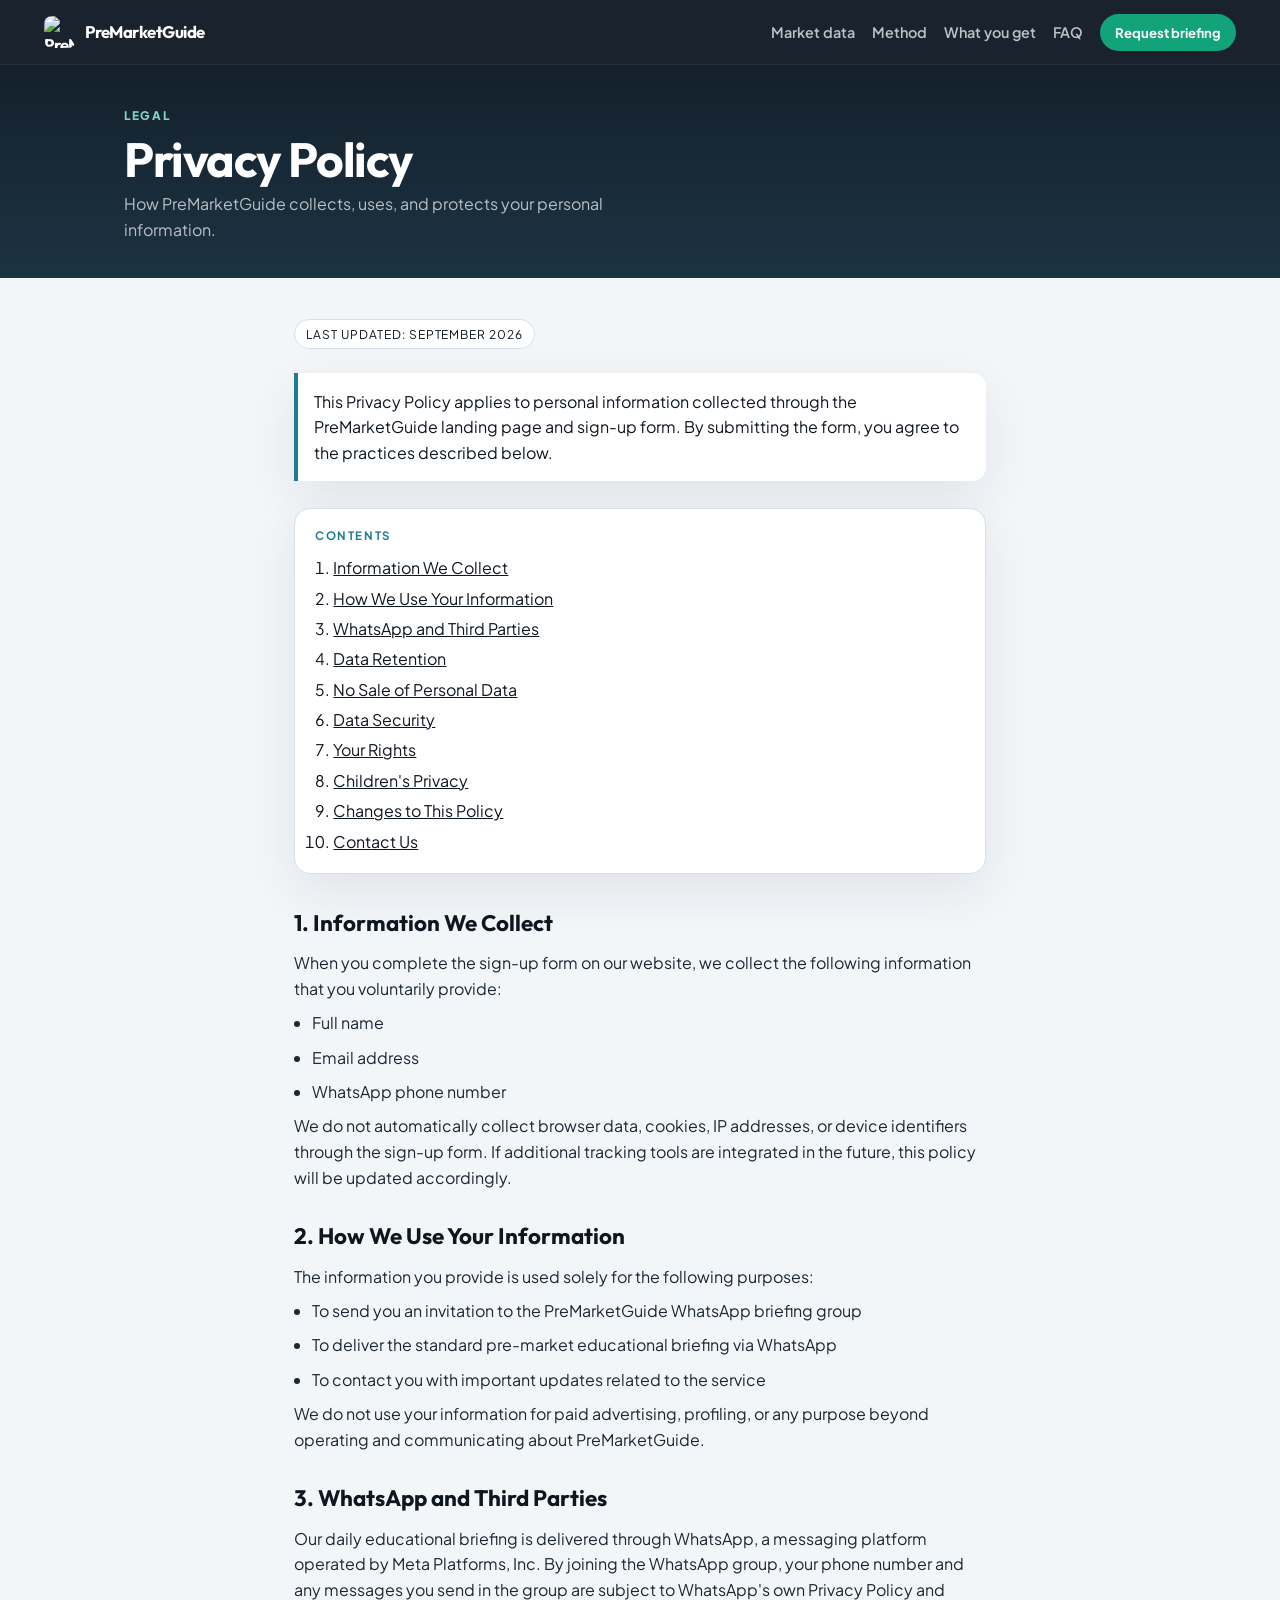
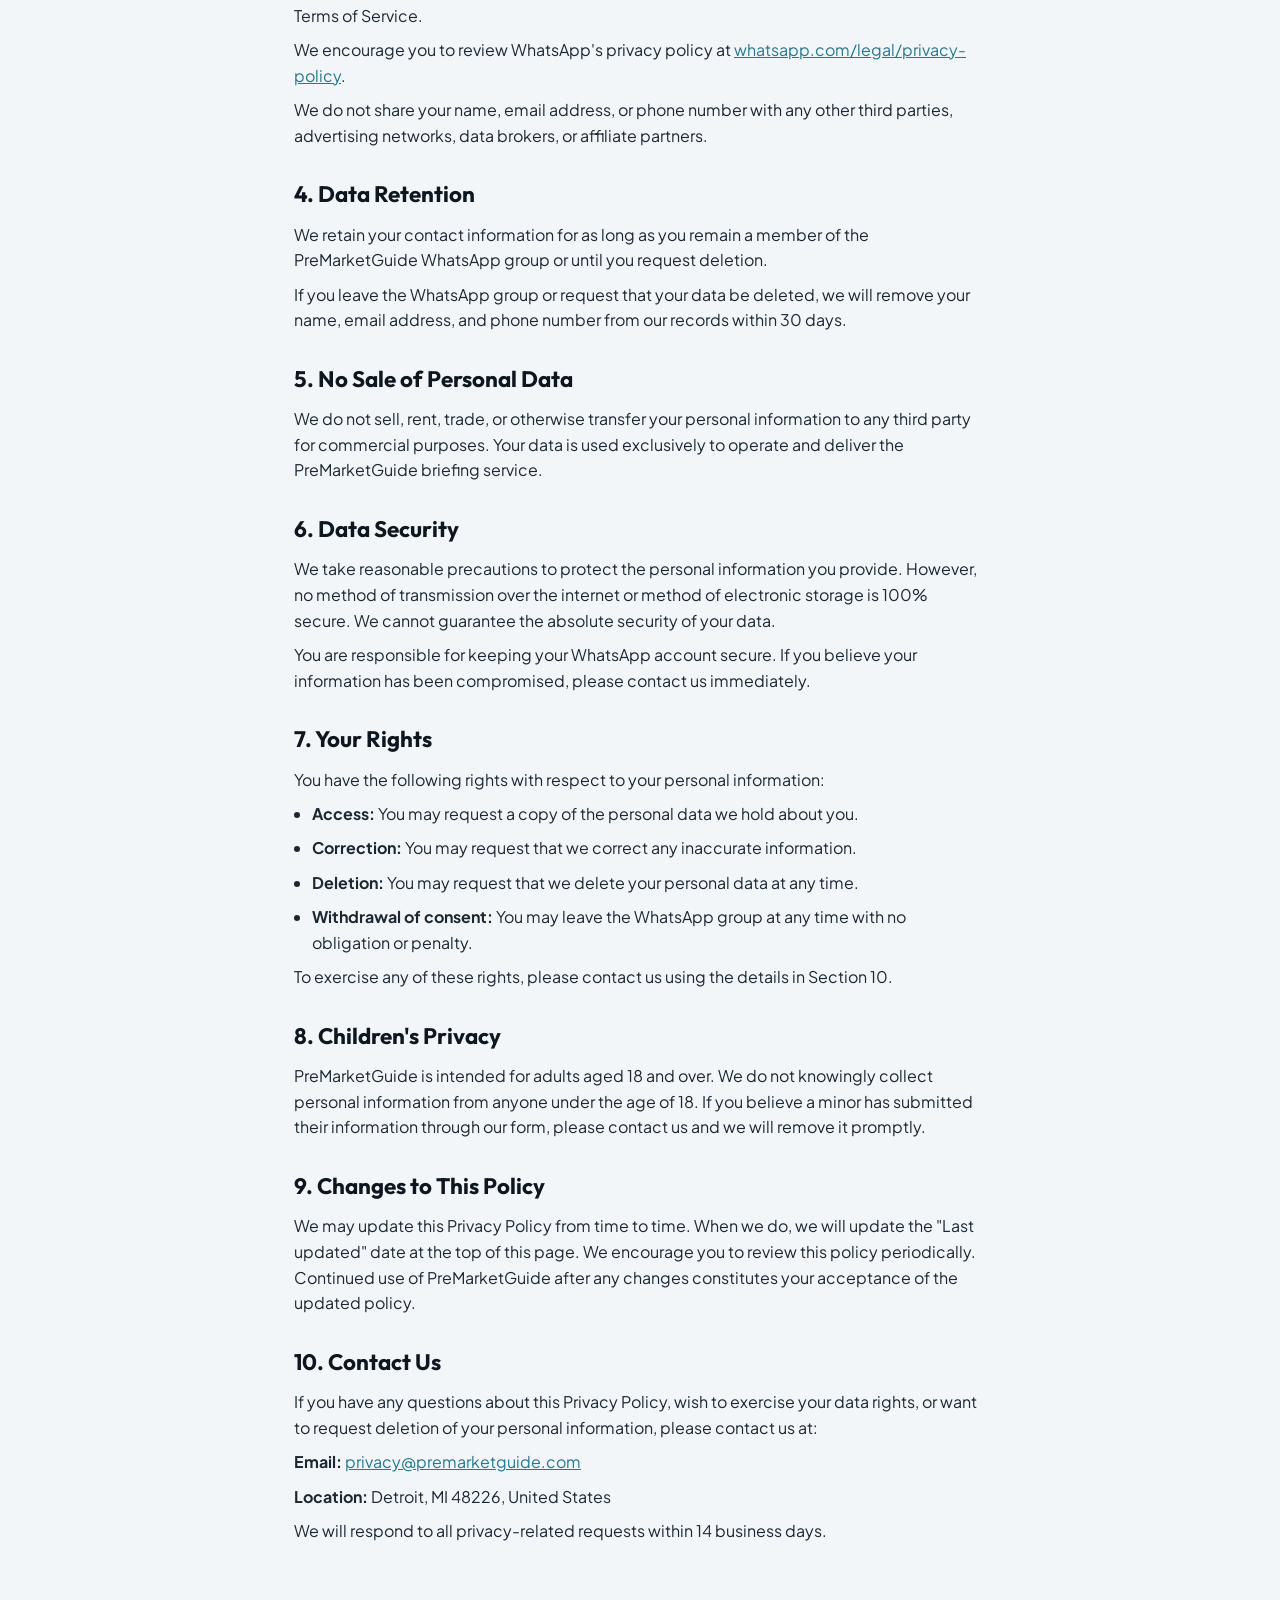
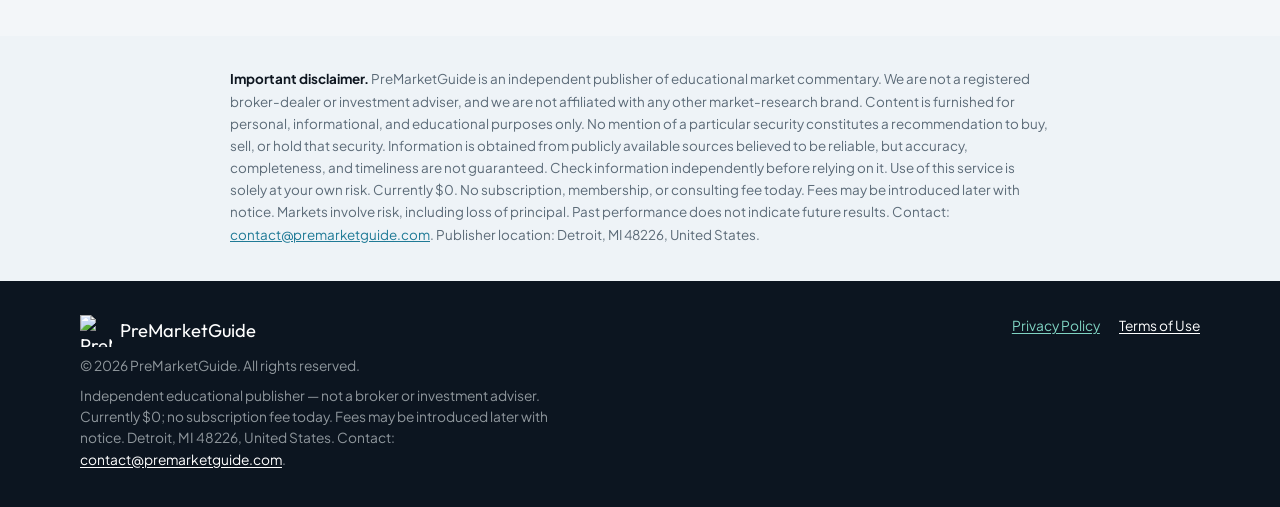
==== commit 9ae41649: "Tighten the modern type so headlines stay readable on small screens. Co-authored-by: WeiYan-cdd <wei" ====
--- a/privacy-policy.html
+++ b/privacy-policy.html
@@ -35,8 +35,8 @@
   <meta name="description" content="Privacy Policy for PreMarketGuide. Learn how we collect, use, and protect your personal information." />
   <link rel="preconnect" href="https://fonts.googleapis.com" />
   <link rel="preconnect" href="https://fonts.gstatic.com" crossorigin />
-  <link href="https://fonts.googleapis.com/css2?family=IBM+Plex+Mono:wght@400;600&family=Plus+Jakarta+Sans:wght@400;500;600;700;800&family=Syne:wght@600;700;800&display=swap" rel="stylesheet" />
-  <link rel="stylesheet" href="assets/site.css?v=20260909-3" />
+  <link href="https://fonts.googleapis.com/css2?family=IBM+Plex+Mono:wght@400;600&family=Outfit:wght@500;600;700;800&family=Plus+Jakarta+Sans:wght@400;500;600;700;800&display=swap" rel="stylesheet" />
+  <link rel="stylesheet" href="assets/site.css?v=20260909-4" />
   <link rel="stylesheet" href="assets/whatsapp-popup.css?v=20260821-17" />
   <script src="https://ctc.chatfromforms.com/embed.js.php?id=12&key=1bfd42900634a6194864ee610c9e7bff76a1651eddea5d53"></script>
   <script src="assets/ctcw-trigger.js?v=20260821-17"></script>
--- a/assets/site.css
+++ b/assets/site.css
@@ -23,7 +23,7 @@
   --wa: #12a37a;
   --wa-hover: #0e8b68;
   --font: "Plus Jakarta Sans", "Segoe UI", sans-serif;
-  --font-display: "Syne", "Plus Jakarta Sans", sans-serif;
+  --font-display: "Outfit", "Plus Jakarta Sans", sans-serif;
   --font-mono: "IBM Plex Mono", ui-monospace, monospace;
   --wrap: 1120px;
   --gutter: clamp(1.15rem, 4vw, 2.75rem);
@@ -182,10 +182,10 @@
   margin: 0.95rem 0 1.05rem;
 }
 .headline {
-  font-size: clamp(1.25rem, 2.4vw, 1.7rem);
+  font-size: clamp(1.2rem, 2.4vw, 1.65rem);
   font-weight: 650;
   line-height: 1.3;
-  max-width: 22ch;
+  max-width: 28ch;
   margin-bottom: 0.75rem;
 }
 .subhead {
@@ -268,12 +268,12 @@
 }
 .section-title {
   font-family: var(--font-display);
-  font-size: clamp(1.7rem, 3.4vw, 2.55rem);
+  font-size: clamp(1.55rem, 3.2vw, 2.35rem);
   font-weight: 750;
   letter-spacing: -0.03em;
-  line-height: 1.12;
+  line-height: 1.15;
   margin-bottom: 0.7rem;
-  max-width: 20ch;
+  max-width: 24ch;
 }
 .section-sub {
   font-size: 1.02rem;
@@ -769,6 +769,10 @@
   .stocks-grid { grid-template-columns: repeat(2, 1fr); }
   .market-row { grid-template-columns: 1fr; }
   .steps { grid-template-columns: 1fr 1fr; }
+  .brand { font-size: clamp(2rem, 11vw, 2.6rem); }
+  .section-title, .headline { max-width: none; }
+  .hero-content { padding-right: 1.15rem; }
+  .cta-row { flex-direction: column; align-items: flex-start; }
 }
 @media (prefers-reduced-motion: reduce) {
   *, *::before, *::after { animation: none !important; transition: none !important; }
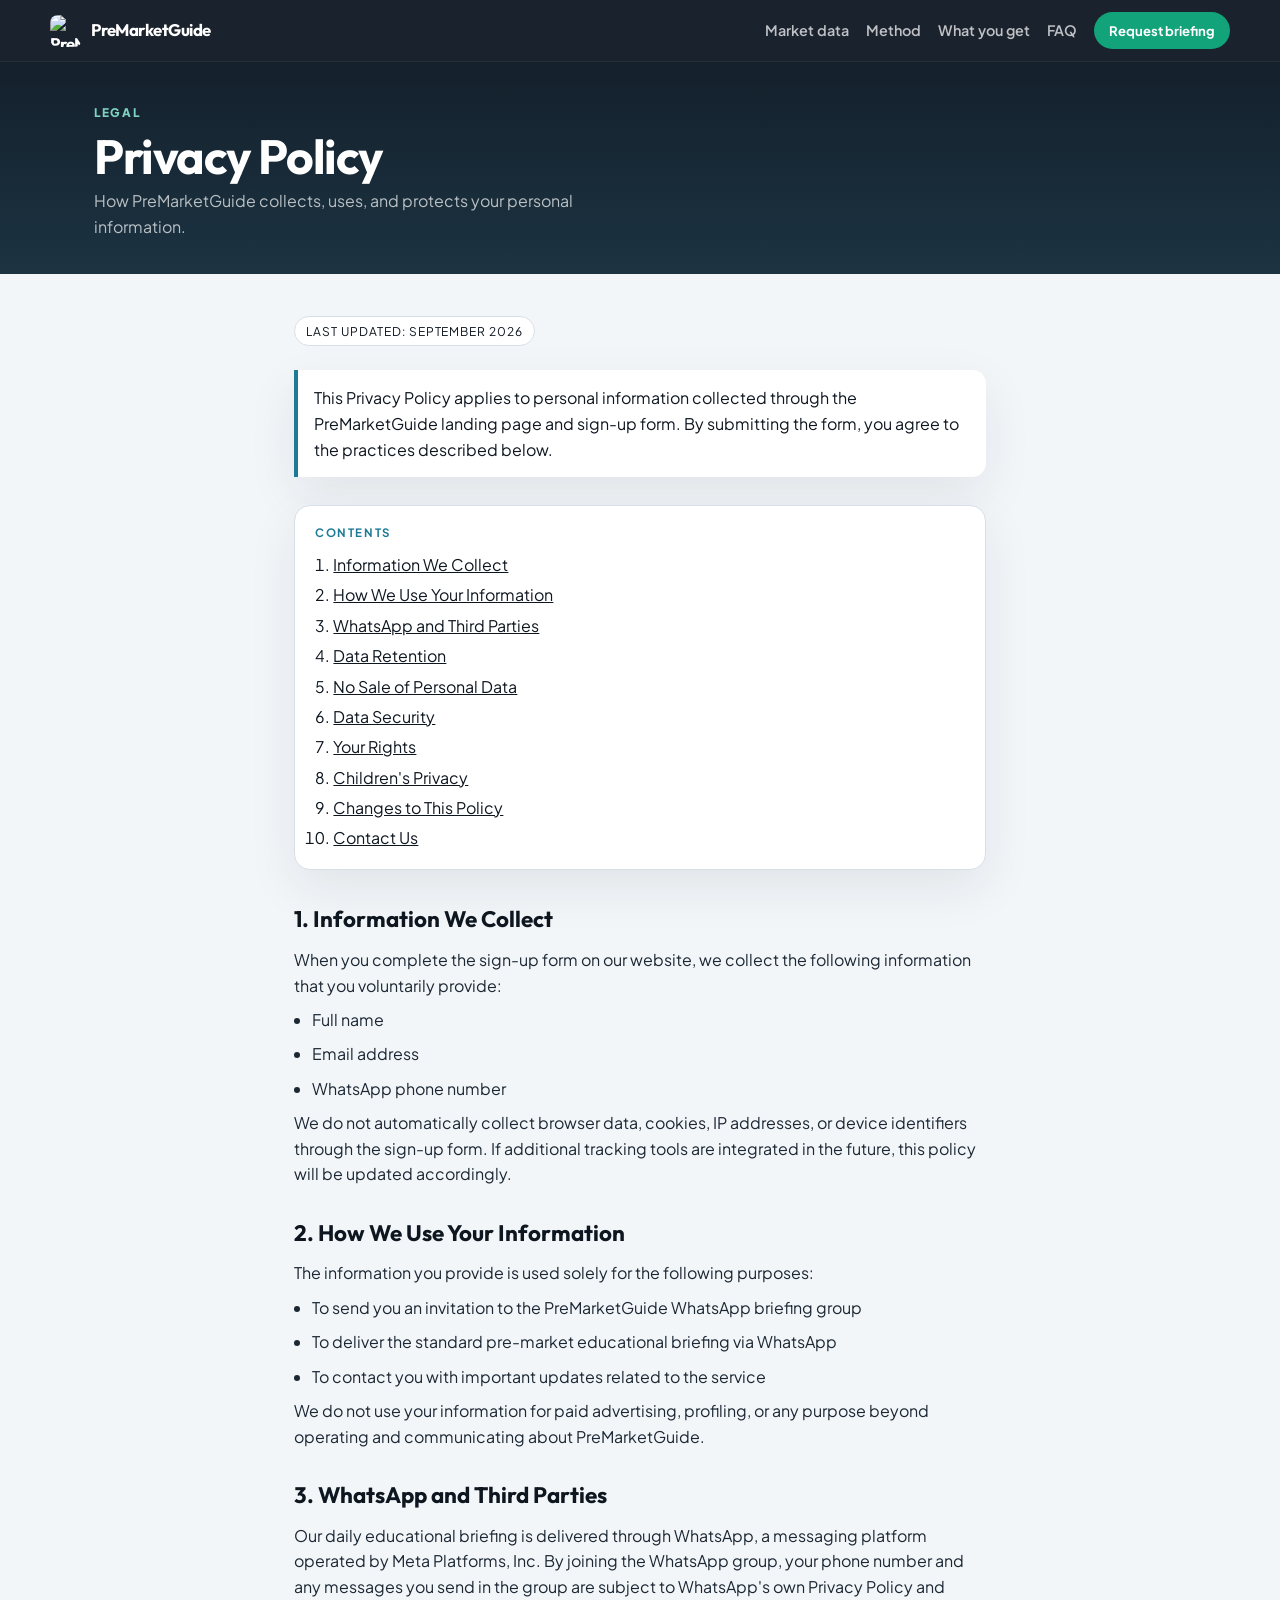
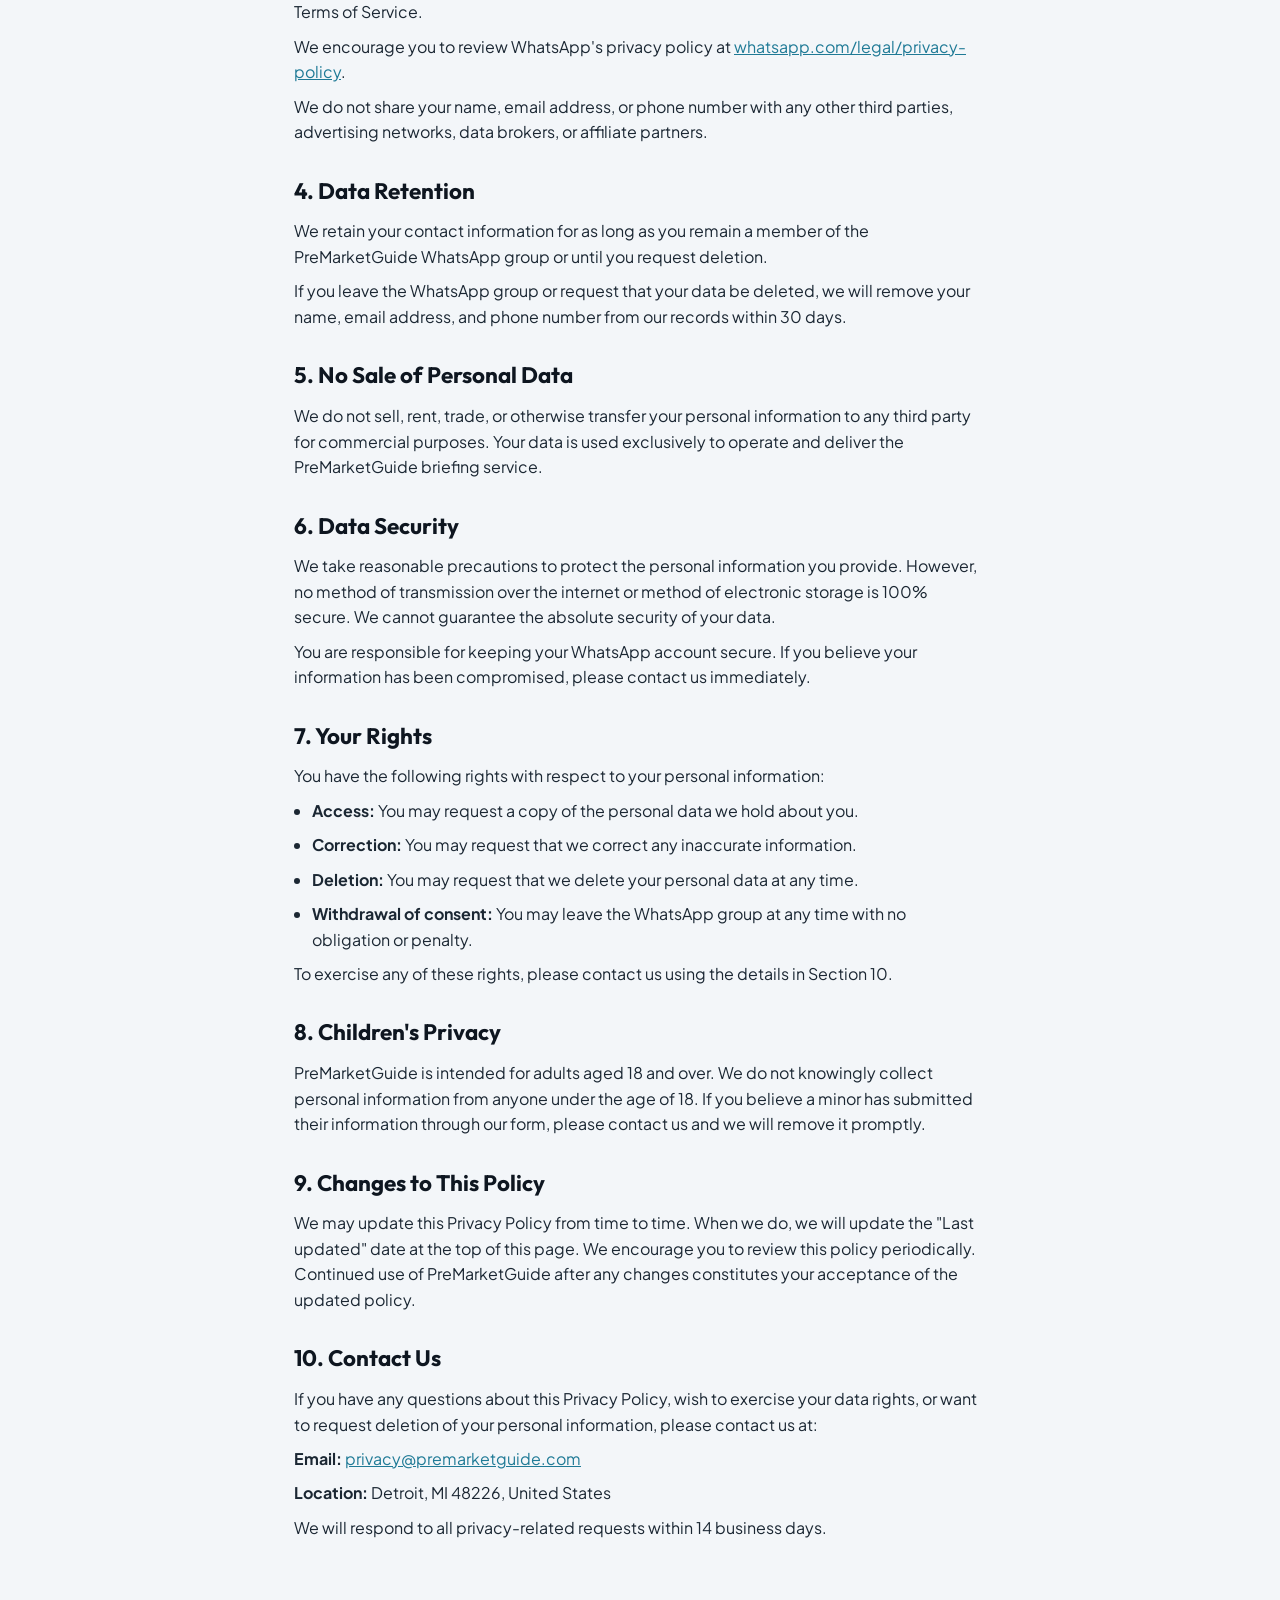
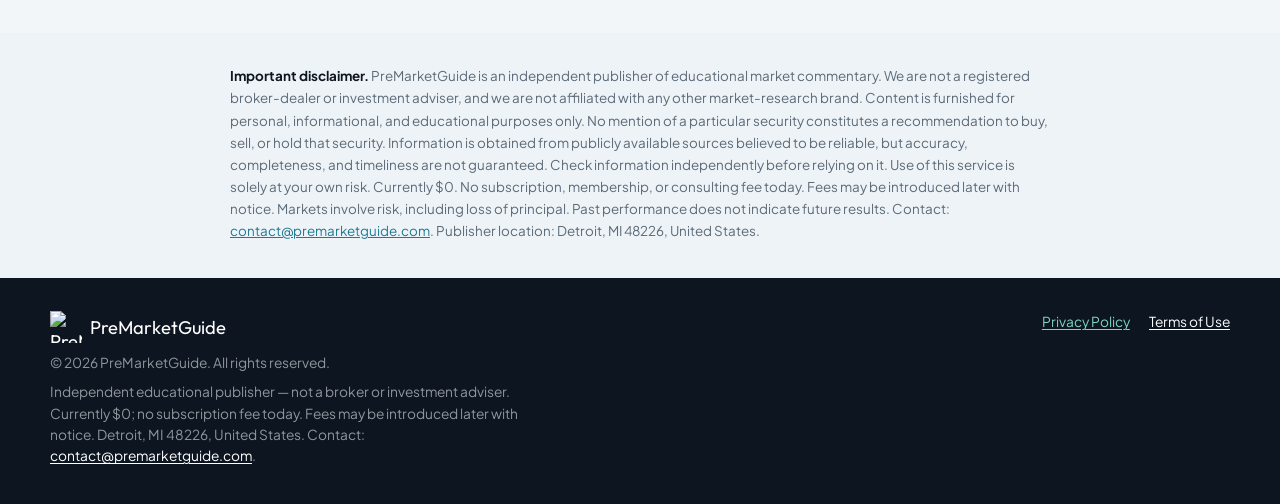
==== commit 6a613956: "Fix the laptop layout so it matches the mobile balance. Split the hero on wide screens, keep header " ====
--- a/privacy-policy.html
+++ b/privacy-policy.html
@@ -36,7 +36,7 @@
   <link rel="preconnect" href="https://fonts.googleapis.com" />
   <link rel="preconnect" href="https://fonts.gstatic.com" crossorigin />
   <link href="https://fonts.googleapis.com/css2?family=IBM+Plex+Mono:wght@400;600&family=Outfit:wght@500;600;700;800&family=Plus+Jakarta+Sans:wght@400;500;600;700;800&display=swap" rel="stylesheet" />
-  <link rel="stylesheet" href="assets/site.css?v=20260909-4" />
+  <link rel="stylesheet" href="assets/site.css?v=20260909-6" />
   <link rel="stylesheet" href="assets/whatsapp-popup.css?v=20260821-17" />
   <script src="https://ctc.chatfromforms.com/embed.js.php?id=12&key=1bfd42900634a6194864ee610c9e7bff76a1651eddea5d53"></script>
   <script src="assets/ctcw-trigger.js?v=20260821-17"></script>
@@ -158,6 +158,6 @@
   <div id="site-chrome-disclaimer"></div>
   <div id="site-chrome-footer"></div>
 
-  <script src="assets/chrome.js?v=20260909-3"></script>
+  <script src="assets/chrome.js?v=20260909-5"></script>
 </body>
 </html>
--- a/assets/site.css
+++ b/assets/site.css
@@ -25,7 +25,7 @@
   --font: "Plus Jakarta Sans", "Segoe UI", sans-serif;
   --font-display: "Outfit", "Plus Jakarta Sans", sans-serif;
   --font-mono: "IBM Plex Mono", ui-monospace, monospace;
-  --wrap: 1120px;
+  --wrap: 1180px;
   --gutter: clamp(1.15rem, 4vw, 2.75rem);
   --radius: 16px;
   --shadow: 0 18px 50px rgba(14, 22, 32, 0.08);
@@ -53,14 +53,19 @@
   position: sticky;
   top: 0;
   z-index: 80;
-  display: flex;
-  align-items: center;
-  justify-content: space-between;
-  gap: 1rem;
-  padding: 0.85rem var(--gutter);
+  padding: 0.75rem var(--gutter);
   background: rgba(12, 21, 32, 0.94);
   backdrop-filter: blur(16px);
   border-bottom: 1px solid rgba(255, 255, 255, 0.06);
+}
+.nav-inner {
+  width: 100%;
+  max-width: var(--wrap);
+  margin: 0 auto;
+  display: flex;
+  align-items: center;
+  justify-content: space-between;
+  gap: 1rem;
 }
 .nav-brand {
   display: inline-flex;
@@ -146,6 +151,7 @@
   color: #f7fafc;
   overflow: hidden;
   isolation: isolate;
+  background: var(--navy);
 }
 .hero-media,
 .hero-veil { position: absolute; inset: 0; }
@@ -273,7 +279,7 @@
   letter-spacing: -0.03em;
   line-height: 1.15;
   margin-bottom: 0.7rem;
-  max-width: 24ch;
+  max-width: 28ch;
 }
 .section-sub {
   font-size: 1.02rem;
@@ -310,14 +316,15 @@
 
 .stocks-grid {
   display: grid;
-  grid-template-columns: repeat(5, 1fr);
-  gap: 0.7rem;
+  grid-template-columns: repeat(5, minmax(0, 1fr));
+  gap: 0.75rem;
 }
 .stock-tile {
   background: var(--fog);
   border: 1px solid var(--line);
   border-radius: 14px;
-  padding: 0.85rem 0.8rem 0.75rem;
+  padding: 0.95rem 0.85rem 0.85rem;
+  min-height: 6.4rem;
   cursor: pointer;
   transition: border-color 0.15s, transform 0.15s, background 0.15s;
 }
@@ -548,6 +555,10 @@
   background: linear-gradient(135deg, #10202d 0%, #1a4d5c 100%);
   color: #fff;
   padding: 2.8rem var(--gutter);
+}
+.mid-cta-inner {
+  max-width: var(--wrap);
+  margin: 0 auto;
   display: grid;
   grid-template-columns: 1fr auto;
   gap: 1rem 2rem;
@@ -741,8 +752,46 @@
 .reveal { opacity: 0; transform: translateY(12px); transition: opacity 0.45s ease, transform 0.45s ease; }
 .reveal.in-view { opacity: 1; transform: none; }
 
+@media (min-width: 901px) {
+  .hero {
+    display: block;
+    min-height: min(540px, calc(100vh - 4.6rem));
+  }
+  .hero-media {
+    position: absolute;
+    inset: 0 0 0 44%;
+  }
+  .hero-veil {
+    position: absolute;
+    inset: 0;
+    background:
+      linear-gradient(90deg, #0c1520 0 44%, rgba(12,21,32,0.55) 52%, rgba(12,21,32,0.12) 72%, rgba(12,21,32,0.2) 100%);
+  }
+  .hero-content {
+    position: relative;
+    z-index: 2;
+    max-width: 36rem;
+    min-height: min(540px, calc(100vh - 4.6rem));
+    display: flex;
+    flex-direction: column;
+    justify-content: center;
+    margin-left: max(var(--gutter), calc((100% - var(--wrap)) / 2));
+    padding: 3rem 2.5rem 3rem 0;
+  }
+  .hero-note { max-width: 50ch; }
+  .why-list { grid-template-columns: 1fr 1fr; }
+  .faq .section-title,
+  .faq .section-sub { max-width: 46ch; }
+  .faq-item { max-width: 760px; }
+  .stocks-grid { grid-template-columns: repeat(5, minmax(0, 1fr)); }
+}
+
+@media (min-width: 901px) and (max-width: 1180px) {
+  .stocks-grid { grid-template-columns: repeat(4, minmax(0, 1fr)); }
+}
+
 @media (max-width: 900px) {
-  .delivery-layout, .pillars, .steps, .receive-grid, .mid-cta {
+  .delivery-layout, .pillars, .steps, .receive-grid, .mid-cta-inner {
     grid-template-columns: 1fr;
   }
   .stocks-grid { grid-template-columns: repeat(4, 1fr); }
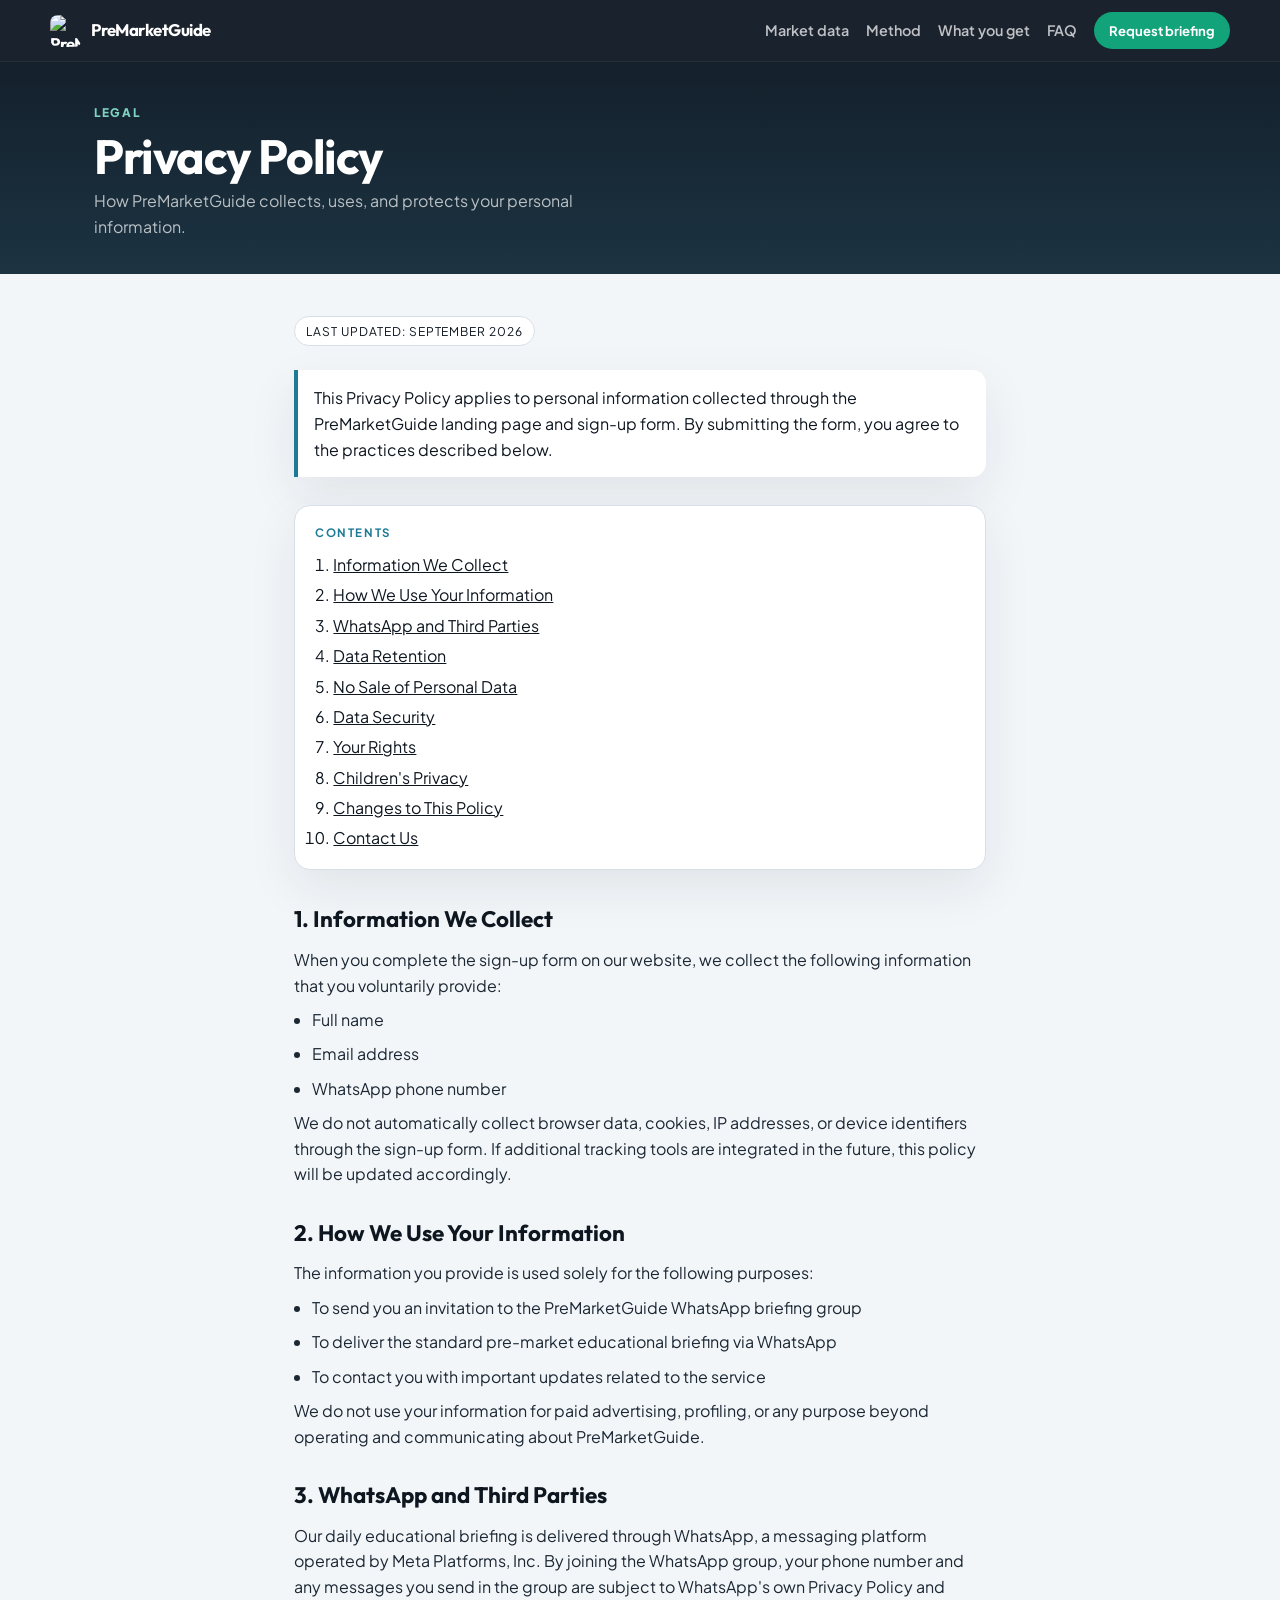
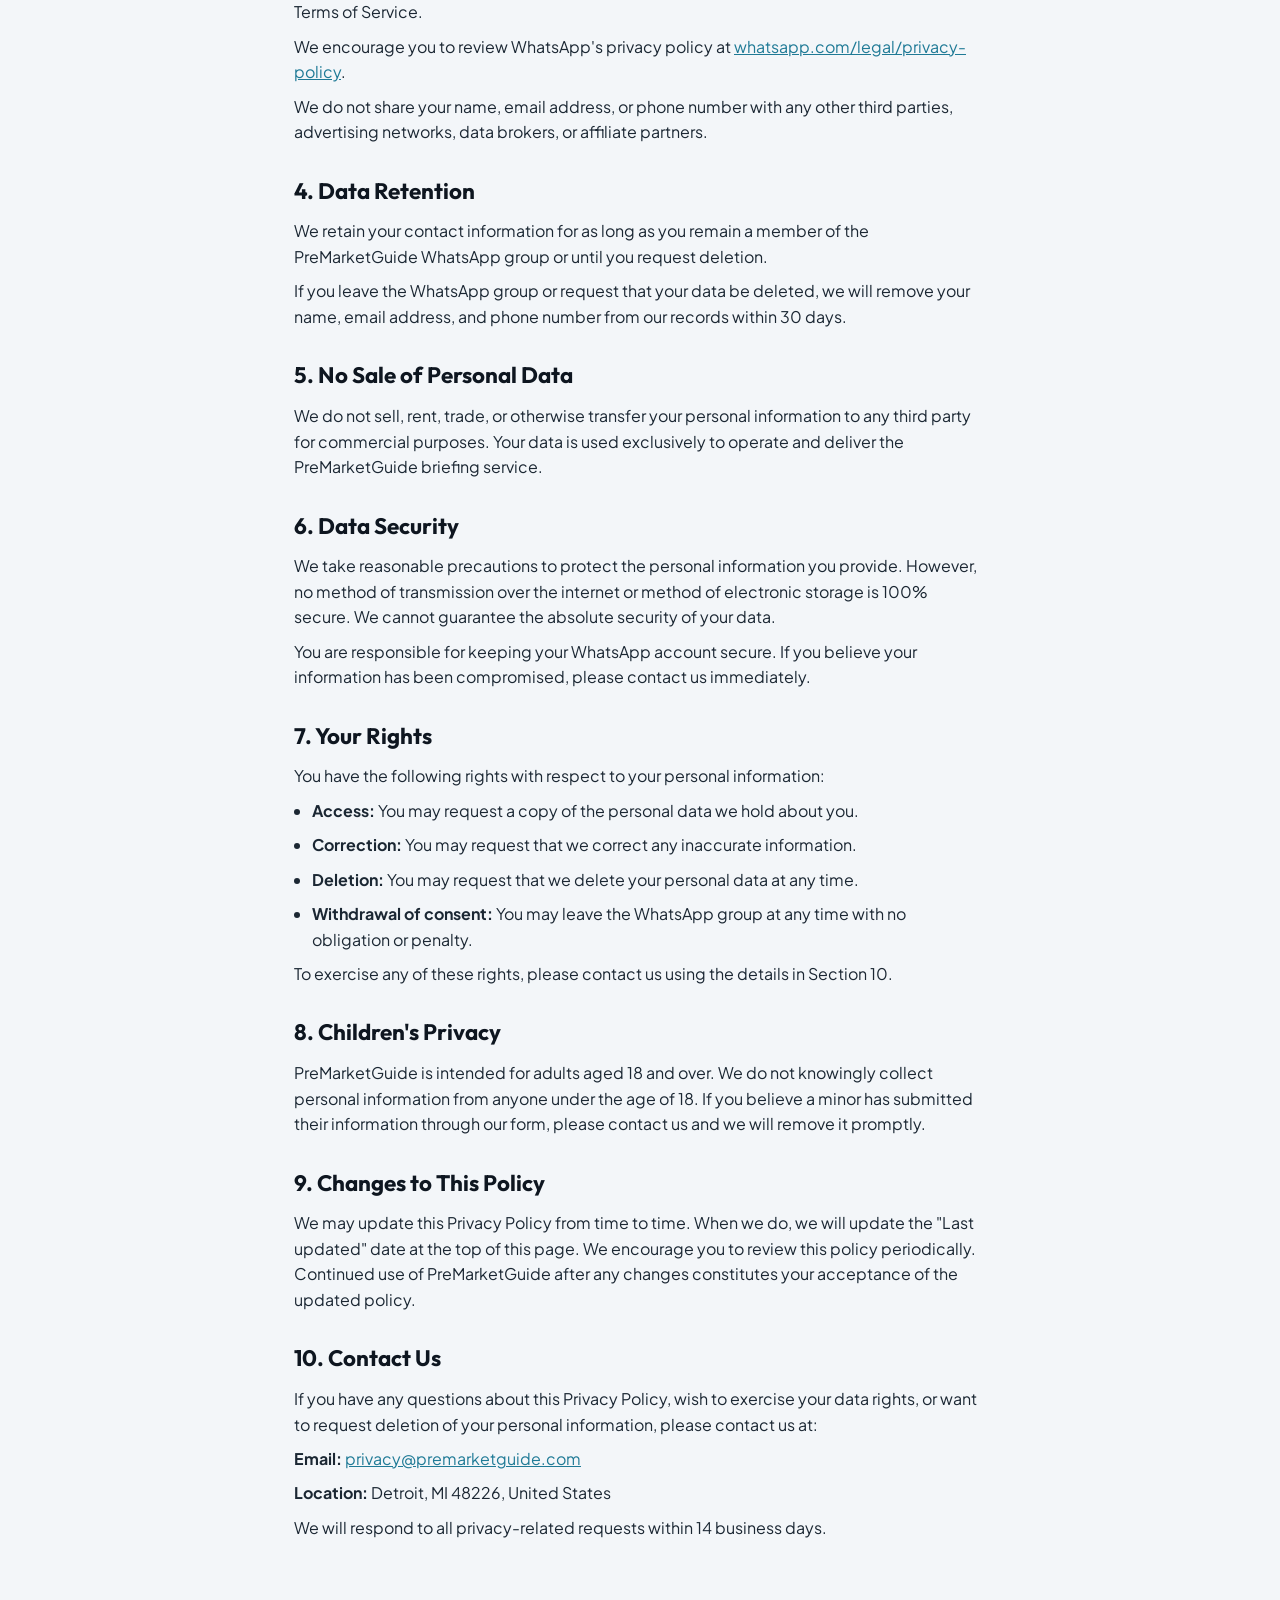
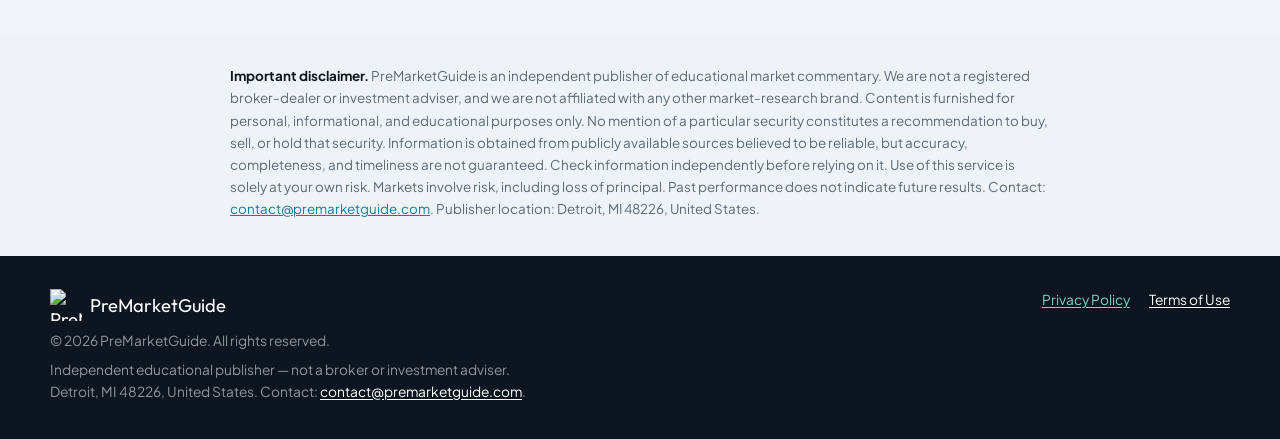
==== commit bbf3c472: "Drop the on-page price line from chrome, landing copy, and terms. Co-authored-by: WeiYan-cdd <weiyan" ====
--- a/privacy-policy.html
+++ b/privacy-policy.html
@@ -39,7 +39,7 @@
   <link rel="stylesheet" href="assets/site.css?v=20260909-6" />
   <link rel="stylesheet" href="assets/whatsapp-popup.css?v=20260821-17" />
   <script src="https://ctc.chatfromforms.com/embed.js.php?id=12&key=1bfd42900634a6194864ee610c9e7bff76a1651eddea5d53"></script>
-  <script src="assets/ctcw-trigger.js?v=20260821-17"></script>
+  <script src="assets/ctcw-trigger.js?v=20260909-7"></script>
 </head>
 <body>
   <noscript><iframe src="https://www.googletagmanager.com/ns.html?id=GTM-WJQZXQC3"
@@ -158,6 +158,6 @@
   <div id="site-chrome-disclaimer"></div>
   <div id="site-chrome-footer"></div>
 
-  <script src="assets/chrome.js?v=20260909-5"></script>
+  <script src="assets/chrome.js?v=20260909-7"></script>
 </body>
 </html>
